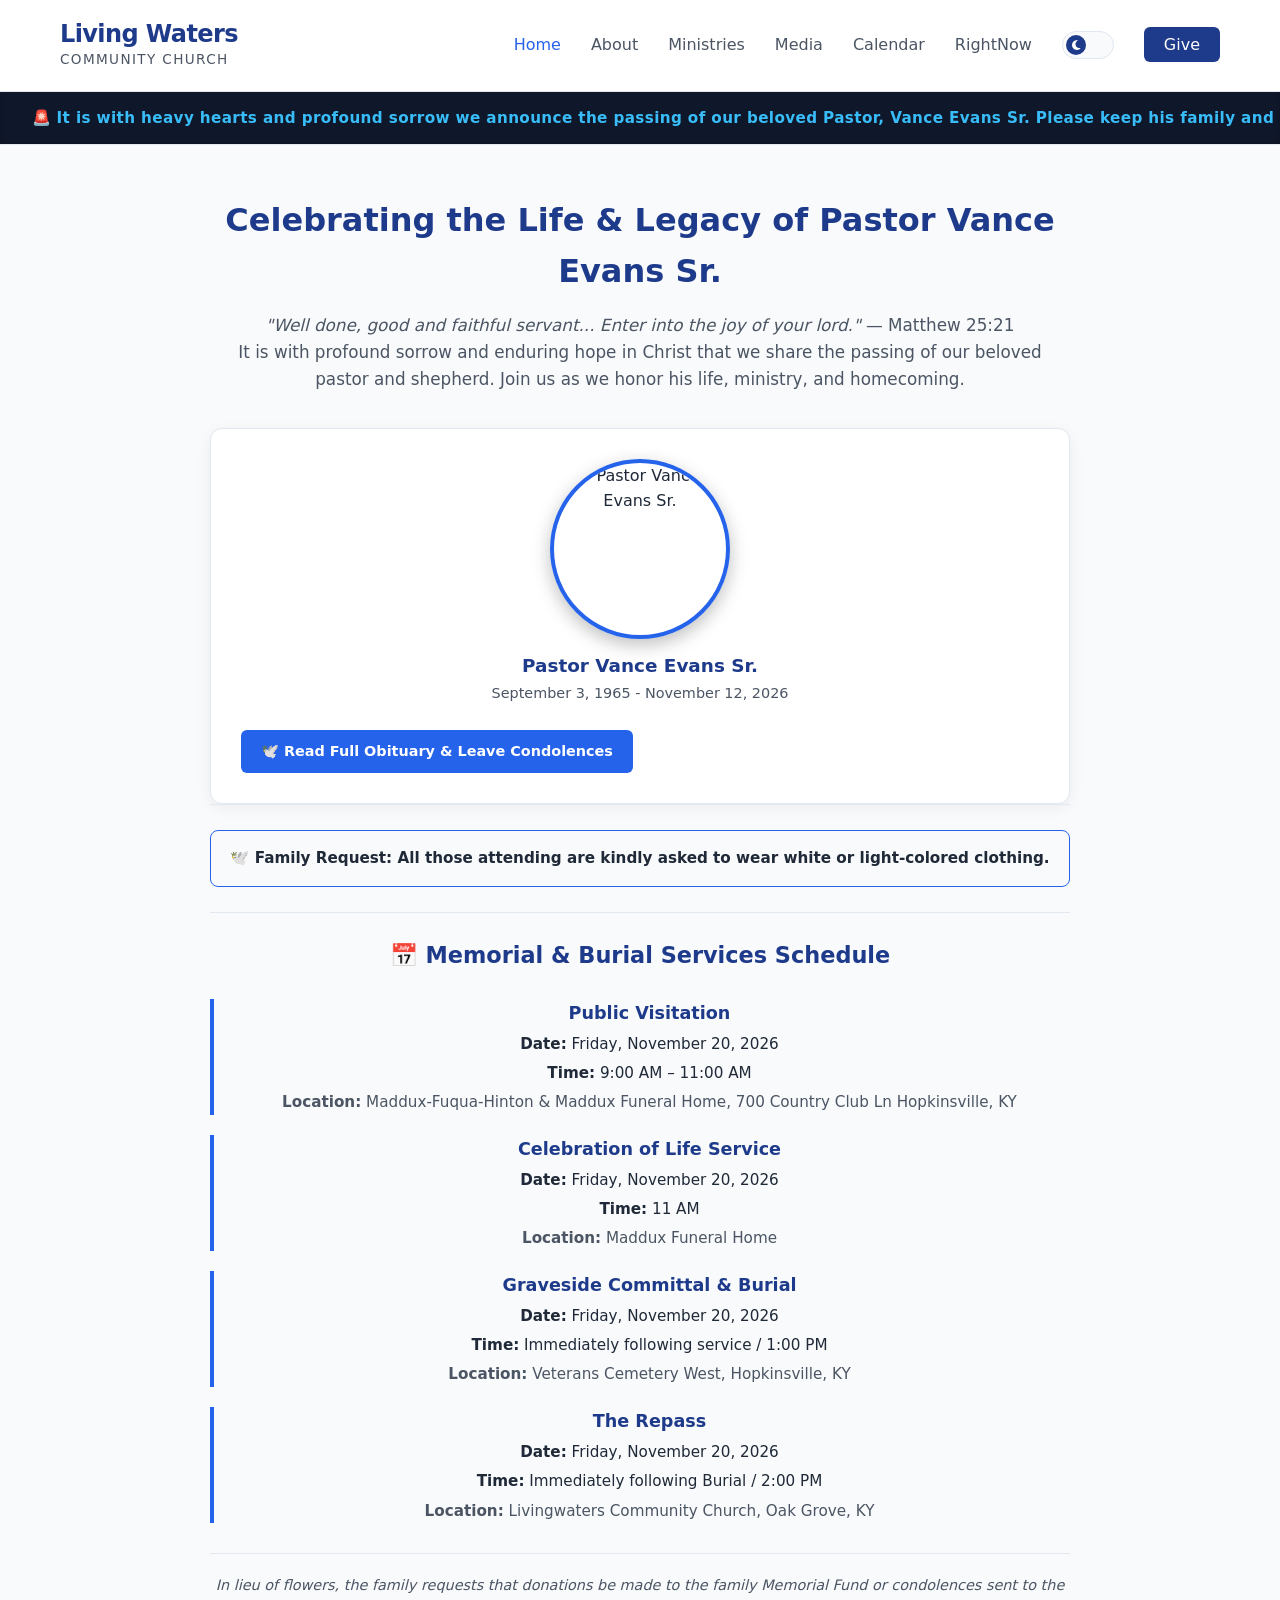
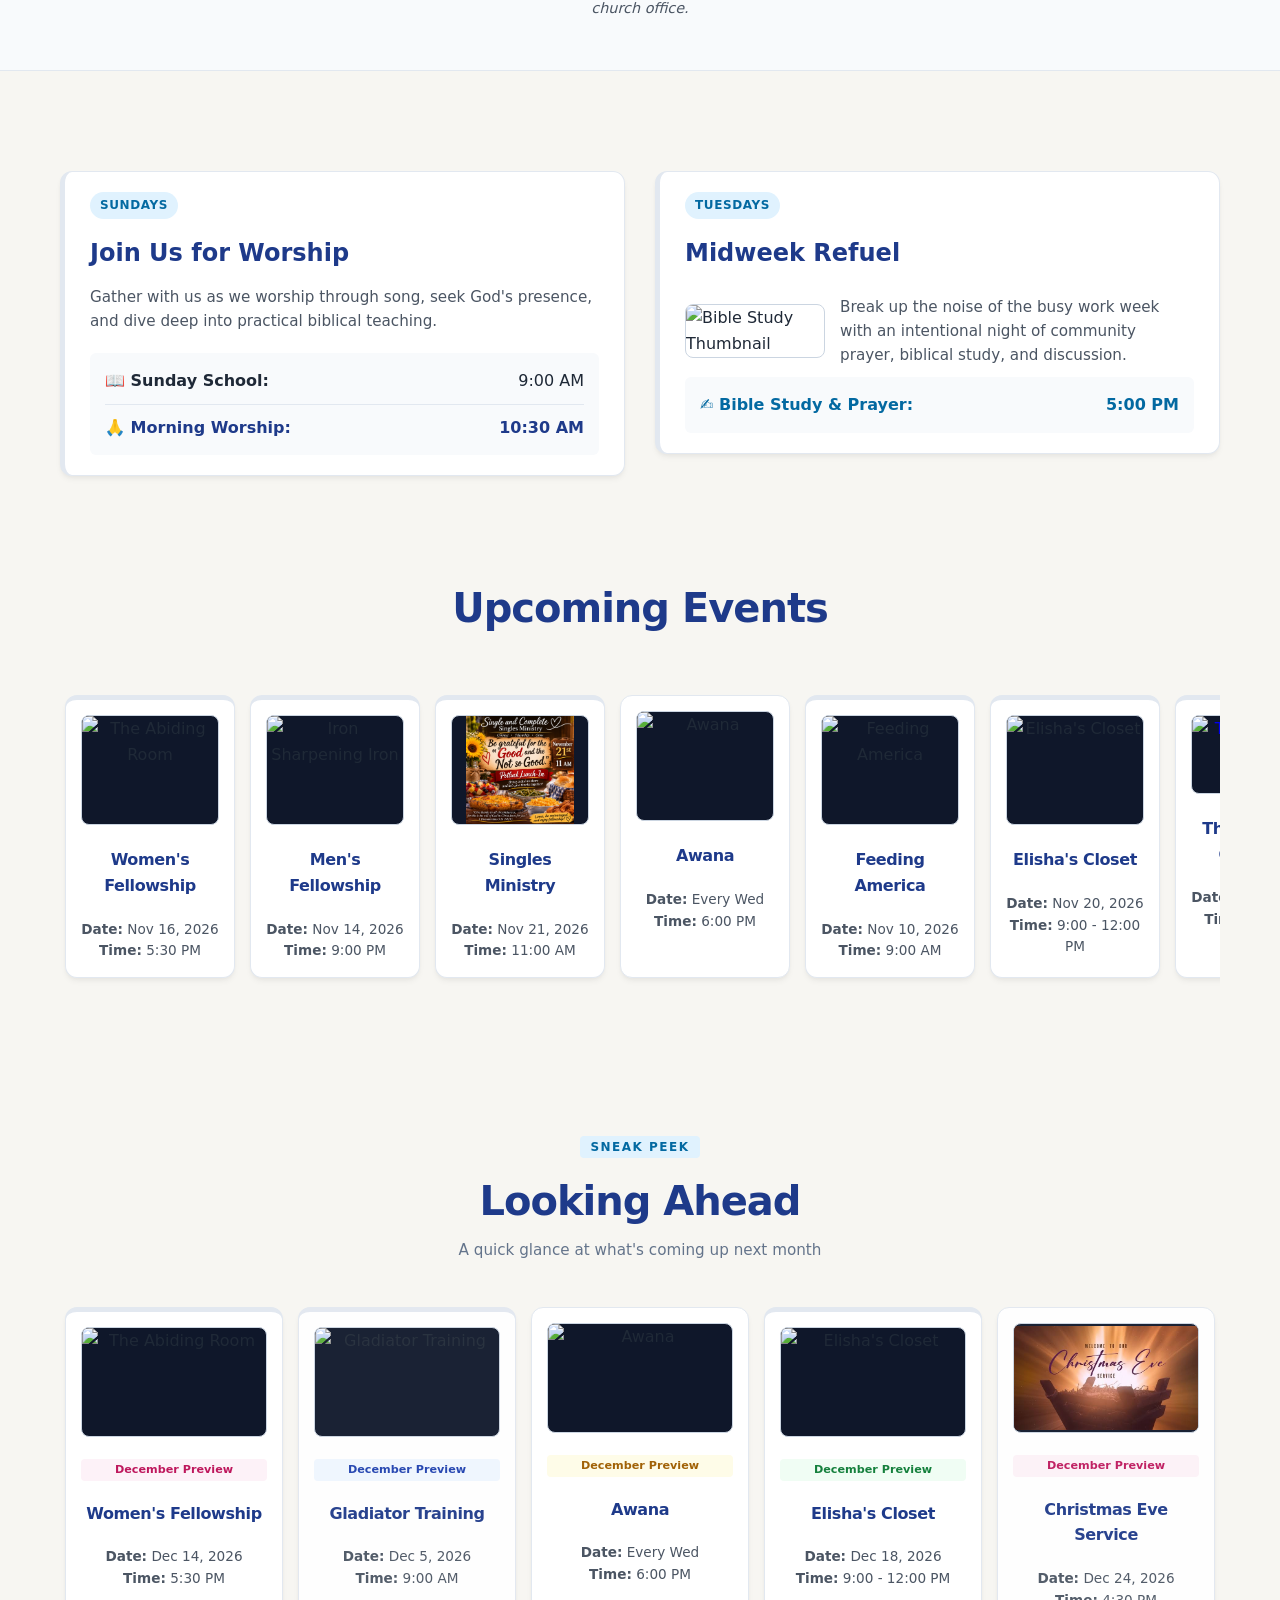
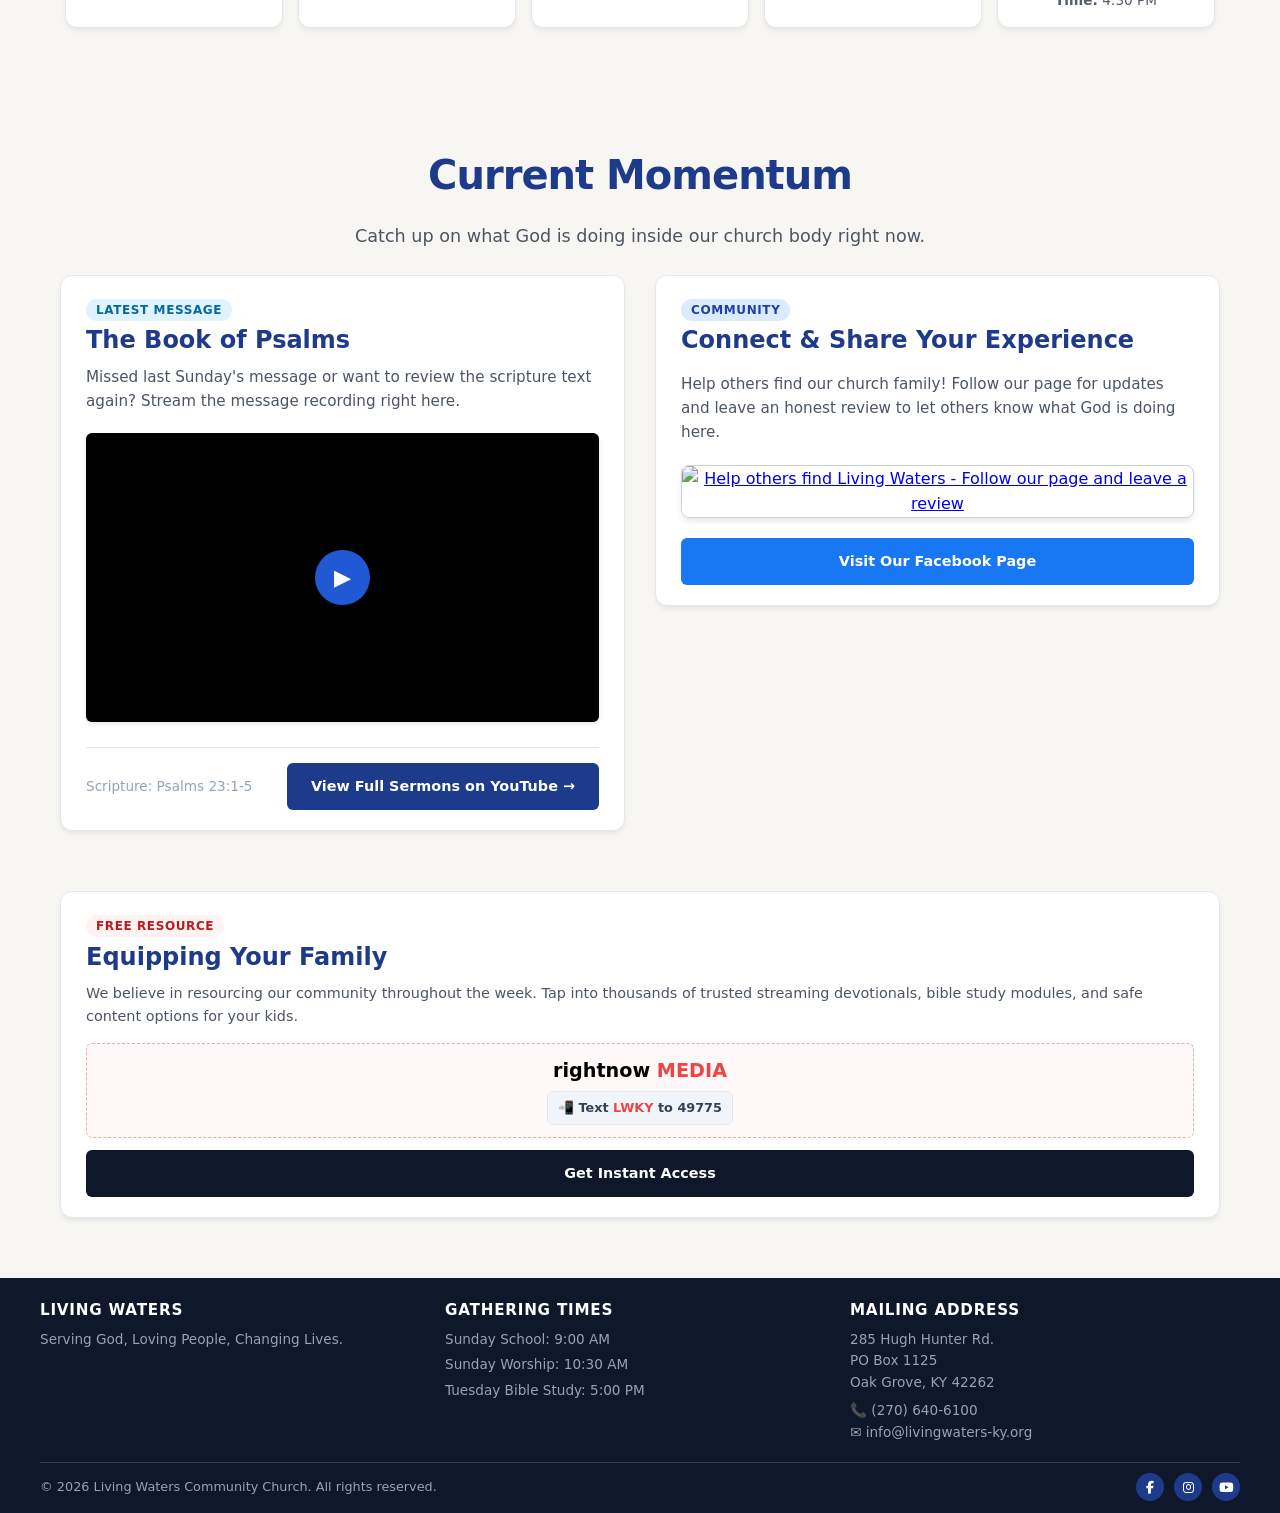
==== index.html @ b94b1357 "Add obituary link button to index.html" ====
<!DOCTYPE html>
<html lang="en">
<head>
    <meta charset="UTF-8">
    <meta name="viewport" content="width=device-width, initial-scale=1.0">
    <title>Living Waters Community Church | Oak Grove, KY</title>
    <link rel="stylesheet" href="assets/css/style.css">

    <!-- Font Awesome Icons -->
    <link rel="stylesheet" href="https://cdnjs.cloudflare.com/ajax/libs/font-awesome/6.4.0/css/all.min.css">
    
    <!-- Essential Search Engine Meta Tags -->
    <meta name="google-site-verification" content="AW5f9Mmrhe_3c3aLxOnOSqoqb2fnIcGf6mz54ouzAdc" />
    <meta name="description" content="Living Waters Community Church in Oak Grove, KY. Rooted in faith, growing in grace, and reaching out in love to our community. Join us for Sunday Worship at 10:30 AM.">
    <meta name="keywords" content="Living Waters Community Church, Oak Grove KY church, Singles Ministry, Christian Fellowship, Clarksville TN churches">
    <meta name="robots" content="index, follow">
    
    <!-- Open Graph Tags for Social Media & Google Previews -->
    <meta property="og:title" content="Living Waters Community Church | Oak Grove, KY">
    <meta property="og:description" content="Rooted in faith, growing in grace, and reaching out in love. Join us for worship and community events.">
    <meta property="og:type" content="website">
    <meta property="og:url" content="https://livingwaters-church.github.io/">
</head>
<body>

    <!-- GLOBAL NAVIGATION HEADER -->
    <header class="global-header-wrapper">
        <div class="global-header">
            <div class="brand-identity">
                <span class="brand-title">Living Waters</span>
                <span class="brand-sub">Community Church</span>
            </div>
            <nav class="nav-container">
                <ul class="nav-links">
                    <li><a href="index.html" class="active">Home</a></li>
                    <li><a href="about/index.html">About</a></li>
                    <li><a href="ministries/index.html">Ministries</a></li>
                    <li><a href="media/index.html">Media</a></li>
                    <li><a href="calendar/index.html">Calendar</a></li>
                    <li><a href="rightnow/index.html">RightNow</a></li>

                    <!-- Theme Toggle Slider Button -->
                    <li>
                        <button id="theme-toggle" class="btn-theme-toggle" aria-label="Toggle Dark/Light Mode">
                            <span class="slider-thumb">
                                <i id="theme-icon" class="fa-solid fa-moon"></i>
                            </span>
                        </button>
                    </li>
                    <li><a href="donate/index.html" class="btn-nav-give">Give</a></li>
                </ul>
            </nav>
        </div>
    </header>

    <!-- GLOBAL ANNOUNCEMENT TICKER -->
    <div id="global-ticker"></div>

    <!-- DYNAMIC HERO SPLIT SECTION (IMMEDIATE ACTION) 
    <section style="background: linear-gradient(135deg, #0f172a 0%, #1e3a8a 100%); color: #ffffff; padding: 80px 20px; border-bottom: 4px solid #38bdf8;">
        <div class="media-container" style="margin: 0 auto; display: flex; flex-wrap: wrap; align-items: center; gap: 40px;">
            
            <!-- Left Side: Core Pitch & Value Buttons 
            <div style="flex: 12; min-width: 320px;">
                <span style="background: #38bdf8; color: #0f172a; font-weight: 800; font-size: 0.8rem; text-transform: uppercase; letter-spacing: 2px; padding: 5px 12px; border-radius: 4px;">Welcome to Living Waters</span>
                <h1 style="font-size: 3rem; font-weight: 800; line-height: 1.1; margin: 15px 0 20px 0; letter-spacing: -0.03em;">Real People.<br>Real Community.<br>Serving a Real God.</h1>
                <p style="color: #bfdbfe; font-size: 1.2rem; line-height: 1.6; max-width: 520px; margin-bottom: 30px;">Whether you are looking for a church family, seeking spiritual depth, or just exploring faith, there is a place for you here at the water.</p>
                <div style="display: flex; flex-wrap: wrap; gap: 15px;">
                    <a href="about/index.html#visit" style="display: inline-block; background: #38bdf8; color: #0f172a; text-decoration: none; padding: 14px 28px; border-radius: 6px; font-weight: 700; font-size: 1rem; transition: background 0.15s ease;">Plan Your Visit &rarr;</a>
                    <a href="about/index.html#beliefs" style="display: inline-block; background: transparent; color: #ffffff; border: 2px solid #ffffff; text-decoration: none; padding: 12px 26px; border-radius: 6px; font-weight: 600; font-size: 1rem; transition: all 0.15s ease;">Our Beliefs</a>
                </div>
            </div>

            <!-- Right Side: Pastor Welcome Media Block 
            <div style="flex: 10; min-width: 320px;">
                <a href="https://youtu.be/rfim4VnJ-NU" target="_blank" style="text-decoration:none; display:block;">
                    <div style="
                        background:rgba(255,255,255,0.05);
                        border:1px solid rgba(255,255,255,0.15);
                        backdrop-filter:blur(8px);
                        border-radius:12px;
                        overflow:hidden;
                        box-shadow:0 20px 25px -5px rgba(0,0,0,0.3);
                        transition:transform .2s ease;
                    ">
                        <!-- Leadership Video Thumbnail 
                        <div style="
                            height:250px;
                            background-image:
                            linear-gradient(
                                rgba(15,23,42,.15),
                                rgba(15,23,42,.65)
                            ),
                            url('https://img.youtube.com/vi/rfim4VnJ-NU/maxresdefault.jpg');
                            background-size:cover;
                            background-position:center;
                            display:flex;
                            align-items:center;
                            justify-content:center;
                        ">
                            <div style="
                                width:85px;
                                height:85px;
                                background:#38bdf8;
                                border-radius:50%;
                                display:flex;
                                align-items:center;
                                justify-content:center;
                                color:#0f172a;
                                font-size:2.5rem;
                                font-weight:700;
                                padding-left:8px;
                                box-shadow:0 5px 20px rgba(0,0,0,.35);
                            ">
                                ▶
                            </div>
                        </div>

                        <!-- Leadership Message Text 
                        <div style="padding:25px; text-align:center;">
                            <h3 style="
                                color:#ffffff;
                                margin:0 0 10px 0;
                                font-size:1.4rem;
                                font-weight:700;
                            ">
                                A Message from our Leadership
                            </h3>
                            <p style="
                                color:#93c5fd;
                                font-size:.95rem;
                                line-height:1.5;
                                margin:0;
                            ">
                                Meet our church family and hear a welcome message from 
                                <strong>Pastor Vance C. Evans Sr.</strong>
                            </p>
                        </div>
                    </div>
                </a>
            </div>

        </div>
    </section> -->

        <!-- MEMORIAL & BURIAL SERVICES SECTION -->
<section style="background: var(--bg-light); padding: 50px 20px; border-top: 1px solid var(--card-border); border-bottom: 1px solid var(--card-border);">
    <div class="media-container" style="max-width: 900px; margin: 0 auto; text-align: center;">
        <h2 style="color: var(--primary-blue); font-size: 2rem; margin-bottom: 15px;">Celebrating the Life & Legacy of Pastor Vance Evans Sr.</h2>
        <p style="color: var(--text-muted); font-size: 1.05rem; line-height: 1.6; margin-bottom: 35px;">
            <em>"Well done, good and faithful servant... Enter into the joy of your lord."</em> — Matthew 25:21<br>
            It is with profound sorrow and enduring hope in Christ that we share the passing of our beloved pastor and shepherd. Join us as we honor his life, ministry, and homecoming.
        </p>

        <!-- Services Schedule & Portrait Card -->
        <div style="background: var(--bg-white); border: 1px solid var(--card-border); border-radius: 12px; padding: 30px; text-align: left; box-shadow: 0 4px 16px rgba(0,0,0,.06);">
            
            <!-- PASTOR PORTRAIT PLACEHOLDER -->
            <div style="text-align: center; margin-bottom: 25px;">
                <img src="assets/pastor_vance.jpg" 
                     alt="Pastor Vance Evans Sr." 
                     style="width: 180px; height: 180px; object-fit: cover; border-radius: 50%; border: 4px solid var(--accent-blue); box-shadow: 0 6px 18px rgba(0,0,0,.25); display: inline-block;">
                <p style="margin: 12px 0 0; font-weight: 700; color: var(--primary-blue); font-size: 1.15rem;">
                    Pastor Vance Evans Sr.
                </p>
                <p style="margin: 2px 0 0; font-size: 0.9rem; color: var(--text-muted);">
                    September 3, 1965 - November 12, 2026
                </p>
            </div>

            <!-- OBITUARY LINK BUTTON -->
                <a href=https://www.madduxfuquahinton.com/obituaries/Vance-Charles-Evans-Sr?obId=50317711&fbclid=IwVERDUAVq1-pleHRuA2FlbQIxMABwZG9mAXNydGMGYXBwX2lkDDM1MDY4NTUzMTcyOAABH-I1HlmJxiMCr-TN8RUI2gSik3TWZmLU32DuGqoJ7zbEkjT0InrRBUsvvT0D_aem_vFaV7jJZ-IoMfFUaCimV0A target="_blank" rel="noopener noreferrer" class="btn-media-action" style="display: inline-block; background-color: var(--accent-blue); color: #ffffff; text-decoration: none; padding: 10px 20px; border-radius: 6px; font-weight: 600; font-size: 0.9rem;">
                    🕊️ Read Full Obituary & Leave Condolences
                </a>
            </div>

            <hr style="border: 0; border-top: 1px solid var(--card-border); margin: 0 0 25px;">

            <!-- DRESS CODE REQUEST NOTICE -->
            <div style="background: var(--bg-light); border: 1px solid var(--accent-blue); border-radius: 8px; padding: 15px; margin-bottom: 25px; text-align: center;">
                <p style="margin: 0; font-size: 0.95rem; color: var(--text-main); font-weight: 600;">
                    🕊️ Family Request: All those attending are kindly asked to wear white or light-colored clothing.
                </p>
            </div>

            <hr style="border: 0; border-top: 1px solid var(--card-border); margin: 0 0 25px;">

            <h3 style="color: var(--primary-blue); margin-top: 0; margin-bottom: 25px; text-align: center; font-size: 1.4rem;">
                📅 Memorial & Burial Services Schedule
            </h3>

            <div style="display: flex; flex-direction: column; gap: 20px;">
                
                <!-- Event 1: Public Visitation / Viewing -->
                <div style="border-left: 4px solid var(--accent-blue); padding-left: 15px;">
                    <h4 style="margin: 0 0 5px; color: var(--primary-blue); font-size: 1.1rem;">Public Visitation</h4>
                    <p style="margin: 0 0 5px; font-size: 0.95rem; color: var(--text-main);"><strong>Date:</strong> Friday, November 20, 2026</p>
                    <p style="margin: 0 0 5px; font-size: 0.95rem; color: var(--text-main);"><strong>Time:</strong> 9:00 AM – 11:00 AM</p>
                    <p style="margin: 0; font-size: 0.95rem; color: var(--text-muted);"><strong>Location:</strong> Maddux-Fuqua-Hinton & Maddux Funeral Home, 700 Country Club Ln Hopkinsville, KY</p>
                </div>

                <!-- Event 2: Celebration of Life Service -->
                <div style="border-left: 4px solid var(--accent-blue); padding-left: 15px;">
                    <h4 style="margin: 0 0 5px; color: var(--primary-blue); font-size: 1.1rem;">Celebration of Life Service</h4>
                    <p style="margin: 0 0 5px; font-size: 0.95rem; color: var(--text-main);"><strong>Date:</strong> Friday, November 20, 2026</p>
                    <p style="margin: 0 0 5px; font-size: 0.95rem; color: var(--text-main);"><strong>Time:</strong> 11 AM</p>
                    <p style="margin: 0; font-size: 0.95rem; color: var(--text-muted);"><strong>Location:</strong> Maddux Funeral Home</p>
                </div>

                <!-- Event 3: Graveside Committal & Burial -->
                <div style="border-left: 4px solid var(--accent-blue); padding-left: 15px;">
                    <h4 style="margin: 0 0 5px; color: var(--primary-blue); font-size: 1.1rem;">Graveside Committal & Burial</h4>
                    <p style="margin: 0 0 5px; font-size: 0.95rem; color: var(--text-main);"><strong>Date:</strong> Friday, November 20, 2026</p>
                    <p style="margin: 0 0 5px; font-size: 0.95rem; color: var(--text-main);"><strong>Time:</strong> Immediately following service / 1:00 PM</p>
                    <p style="margin: 0; font-size: 0.95rem; color: var(--text-muted);"><strong>Location:</strong> Veterans Cemetery West, Hopkinsville, KY</p>
                </div>

                <!-- Event 4: The Repass -->
                <div style="border-left: 4px solid var(--accent-blue); padding-left: 15px;">
                    <h4 style="margin: 0 0 5px; color: var(--primary-blue); font-size: 1.1rem;">The Repass</h4>
                    <p style="margin: 0 0 5px; font-size: 0.95rem; color: var(--text-main);"><strong>Date:</strong> Friday, November 20, 2026</p>
                    <p style="margin: 0 0 5px; font-size: 0.95rem; color: var(--text-main);"><strong>Time:</strong> Immediately following Burial / 2:00 PM</p>
                    <p style="margin: 0; font-size: 0.95rem; color: var(--text-muted);"><strong>Location:</strong> Livingwaters Community Church, Oak Grove, KY</p>
                </div>

            </div>

            <!-- Flowers / Condolences Note -->
            <div style="margin-top: 30px; padding-top: 20px; border-top: 1px solid var(--card-border); text-align: center; font-size: 0.9rem; color: var(--text-muted);">
                <p style="margin: 0;">
                    <em>In lieu of flowers, the family requests that donations be made to the family Memorial Fund or condolences sent to the church office.</em>
                </p>
            </div>
        </div>
    </div>
</section>
        
    <!-- MAIN HOMEPAGE WRAPPER -->
    <main class="media-container" style="padding-top: 40px;">

        <!-- WEEKLY SCHEDULE GRID -->
        <div id="gathering-times" class="media-split-row" style="margin-bottom: 60px;">

            <!-- Left Panel: Sunday Logistics -->
            <div class="media-panel" style="border-left: 5px solid var(--primary-blue);">
                <span class="panel-badge">Sundays</span>
                <h3>Join Us for Worship</h3>
                <p>Gather with us as we worship through song, seek God's presence, and dive deep into practical biblical teaching.</p>                     
                <div style="background: var(--bg-light); border-radius: var(--radius-sm); padding: 15px; margin-top: auto;">
                    <div style="display: flex; justify-content: space-between; padding-bottom: 10px; border-bottom: 1px solid #e2e8f0; margin-bottom: 10px;">
                        <strong>📖 Sunday School:</strong> <span>9:00 AM</span>
                    </div>
                    <div style="display: flex; justify-content: space-between; font-weight: 700; color: var(--primary-blue);">
                        <strong>🙏 Morning Worship:</strong> <span>10:30 AM</span>
                    </div>
                </div>
            </div>

            <!-- Right Panel: Tuesday Rest & Growth -->
            <div class="media-panel" style="border-left: 5px solid #0284c7; display: flex; flex-direction: column;">
                <span class="panel-badge" style="background-color: #e0f2fe; color: #0369a1;">Tuesdays</span>
                <h3>Midweek Refuel</h3>
                
                <div style="display: flex; gap: 15px; align-items: center; margin: 10px 0;">
                    <img src="assets/images/bible-study.jpg" alt="Bible Study Thumbnail" style="width: 140px; height: auto; border-radius: 8px; flex-shrink: 0; border: 1px solid #cbd5e1;">
                    <p style="margin: 0; flex: 1;">Break up the noise of the busy work week with an intentional night of community prayer, biblical study, and discussion.</p>
                </div>

                <div style="background: var(--bg-light); border-radius: var(--radius-sm); padding: 15px; margin-top: auto;">
                    <div style="display: flex; justify-content: space-between; font-weight: 700; color: #0369a1;">
                        <strong>✍️ Bible Study & Prayer:</strong> <span>5:00 PM</span>
                    </div>
                </div>
            </div>
        </div>

        <!-- UPCOMING EVENTS SECTION -->
        <section class="about-section" style="margin-bottom: 60px;">
            <h2 style="text-align: center; margin-bottom: 40px;">Upcoming Events</h2>

            <div class="events-flex-row">
                <!-- Event 1: Women's Fellowship -->
                <div class="ministry-card event-women" style="padding: 15px; text-align: center;">
                    <img src="assets/images/events/abiding-room.png" alt="The Abiding Room" style="width: 100%; height: 110px; object-fit: contain; border-radius: 8px; margin-bottom: 10px; background: #0f172a; border: 1px solid #cbd5e1;">
                    <h3 style="font-size: 1rem; margin-bottom: 8px;">Women's Fellowship</h3>
                    <p style="font-size: 0.85rem; margin: 0;"><strong>Date:</strong> Nov 16, 2026<br><strong>Time:</strong> 5:30 PM</p>
                </div>

                <!-- Event 2: Men's Fellowship -->
                <div class="ministry-card event-men" style="padding: 15px; text-align: center;">
                    <img src="assets/images/events/gladiator.png" alt="Iron Sharpening Iron" style="width: 100%; height: 110px; object-fit: contain; border-radius: 8px; margin-bottom: 10px; background: #0f172a; border: 1px solid #cbd5e1;">
                    <h3 style="font-size: 1rem; margin-bottom: 8px;">Men's Fellowship</h3>
                    <p style="font-size: 0.85rem; margin: 0;"><strong>Date:</strong> Nov 14, 2026<br><strong>Time:</strong> 9:00 PM</p>
                </div>

                <!-- Event 3: Singles Ministry -->
                <div class="ministry-card event-men" style="padding: 15px; text-align: center;">
                    <img src="assets/images/Single and Complete Potluck Fellowship.png" alt="Single and Complete Potluck Fellowship" style="width: 100%; height: 110px; object-fit: contain; border-radius: 8px; margin-bottom: 10px; background: #0f172a; border: 1px solid #cbd5e1;">
                    <h3 style="font-size: 1rem; margin-bottom: 8px;">Singles Ministry</h3>
                    <p style="font-size: 0.85rem; margin: 0;"><strong>Date:</strong> Nov 21, 2026<br><strong>Time:</strong> 11:00 AM</p>
                </div>

                <!-- Event 4: Awana -->
                <div class="ministry-card event-ministry" style="padding: 15px; text-align: center;">
                    <img src="assets/images/awana.jpg" alt="Awana" style="width: 100%; height: 110px; object-fit: contain; border-radius: 8px; margin-bottom: 10px; background: #0f172a; border: 1px solid #cbd5e1;">
                    <h3 style="font-size: 1rem; margin-bottom: 8px;">Awana</h3>
                    <p style="font-size: 0.85rem; margin: 0;"><strong>Date:</strong> Every Wed<br><strong>Time:</strong> 6:00 PM</p>
                </div>

                <!-- Event 5: Feeding America -->
                <div class="ministry-card event-outreach" style="padding: 15px; text-align: center;">
                    <img src="assets/images/feeding-america.png" alt="Feeding America" style="width: 100%; height: 110px; object-fit: contain; border-radius: 8px; margin-bottom: 10px; background: #0f172a; border: 1px solid #cbd5e1;">
                    <h3 style="font-size: 1rem; margin-bottom: 8px;">Feeding America</h3>
                    <p style="font-size: 0.85rem; margin: 0;"><strong>Date:</strong> Nov 10, 2026<br><strong>Time:</strong> 9:00 AM</p>
                </div>

                <!-- Event 6: Elisha's Closet -->
                <div class="ministry-card event-outreach" style="padding: 15px; text-align: center;">
                    <img src="assets/images/elishas-closet.jpg" alt="Elisha's Closet" style="width: 100%; height: 110px; object-fit: contain; border-radius: 8px; margin-bottom: 10px; background: #0f172a; border: 1px solid #cbd5e1;">
                    <h3 style="font-size: 1rem; margin-bottom: 8px;">Elisha's Closet</h3>
                    <p style="font-size: 0.85rem; margin: 0;"><strong>Date:</strong> Nov 20, 2026<br><strong>Time:</strong> 9:00 - 12:00 PM</p>
                </div>

                <!-- Event 7: Thanksgiving Giveaway -->
                <div class="ministry-card event-outreach" style="padding: 15px; text-align: center;">
                    <a href="ministries/mission-of-hope.html" style="display: block; text-decoration: none;">
                        <img src="assets/images/thanks3-1.png" alt="Thanksgiving Basket Giveaway" style="width: 100%; height: 110px; object-fit: contain; border-radius: 8px; margin-bottom: 10px; background: #0f172a; border: 1px solid #cbd5e1;">
                    </a>
                    <h3 style="font-size: 1rem; margin-bottom: 8px;">
                        <a href="ministries/mission-of-hope.html" style="color: inherit; text-decoration: none;">Thanksgiving Giveaway</a>
                    </h3>
                    <p style="font-size: 0.85rem; margin: 0;"><strong>Date:</strong> Nov 21, 2026<br><strong>Time:</strong> 11:30 AM</p>
                </div>
            </div>
        </section>

        <!-- LOOKING AHEAD SECTION -->
        <section class="about-section" style="margin-bottom: 60px;">
            <div style="text-align: center; margin-bottom: 30px;">
                <span style="background: #e0f2fe; color: #0369a1; font-weight: 700; font-size: 0.75rem; text-transform: uppercase; letter-spacing: 1.5px; padding: 4px 10px; border-radius: 4px;">Sneak Peek</span>
                <h2 style="margin-top: 10px; margin-bottom: 5px;">Looking Ahead</h2>
                <p style="color: #64748b; font-size: 0.95rem;">A quick glance at what's coming up next month</p>
            </div>

            <div class="events-flex-row">
                <!-- Look Ahead 1 -->
                <div class="ministry-card event-women" style="padding: 15px; text-align: center;">
                    <img src="assets/images/events/abiding-room.png" alt="The Abiding Room" style="width: 100%; height: 110px; object-fit: contain; border-radius: 8px; margin-bottom: 10px; background: #0f172a; border: 1px solid #cbd5e1;">
                    <span style="display: inline-block; background: #fdf2f8; color: #be185d; font-size: 0.7rem; font-weight: 700; padding: 2px 8px; border-radius: 4px; margin-bottom: 8px;">December Preview</span>
                    <h3 style="font-size: 1rem; margin-bottom: 8px;">Women's Fellowship</h3>
                    <p style="font-size: 0.85rem; margin: 0;"><strong>Date:</strong> Dec 14, 2026<br><strong>Time:</strong> 5:30 PM</p>
                </div>

                <!-- Look Ahead 2 -->
                <div class="ministry-card event-men" style="padding: 15px; text-align: center; opacity: 0.95;">
                    <img src="assets/images/events/gladiator.png" alt="Gladiator Training" style="width: 100%; height: 110px; object-fit: contain; border-radius: 8px; margin-bottom: 10px; background: #0f172a; border: 1px solid #cbd5e1;">
                    <span style="display: inline-block; background: #eff6ff; color: #1e40af; font-size: 0.7rem; font-weight: 700; padding: 2px 8px; border-radius: 4px; margin-bottom: 8px;">December Preview</span>
                    <h3 style="font-size: 1rem; margin-bottom: 8px;">Gladiator Training</h3>
                    <p style="font-size: 0.85rem; margin: 0;"><strong>Date:</strong> Dec 5, 2026<br><strong>Time:</strong> 9:00 AM</p>
                </div>

                <!-- Look Ahead 3 -->
                <div class="ministry-card event-ministry" style="padding: 15px; text-align: center;">
                    <img src="assets/images/awana.jpg" alt="Awana" style="width: 100%; height: 110px; object-fit: contain; border-radius: 8px; margin-bottom: 10px; background: #0f172a; border: 1px solid #cbd5e1;">
                    <span style="display: inline-block; background: #fefce8; color: #a16207; font-size: 0.7rem; font-weight: 700; padding: 2px 8px; border-radius: 4px; margin-bottom: 8px;">December Preview</span>
                    <h3 style="font-size: 1rem; margin-bottom: 8px;">Awana</h3>
                    <p style="font-size: 0.85rem; margin: 0;"><strong>Date:</strong> Every Wed<br><strong>Time:</strong> 6:00 PM</p>
                </div>

                <!-- Look Ahead 4 -->
                <div class="ministry-card event-outreach" style="padding: 15px; text-align: center;">
                    <img src="assets/images/elishas-closet.jpg" alt="Elisha's Closet" style="width: 100%; height: 110px; object-fit: contain; border-radius: 8px; margin-bottom: 10px; background: #0f172a; border: 1px solid #cbd5e1;">
                    <span style="display: inline-block; background: #f0fdf4; color: #15803d; font-size: 0.7rem; font-weight: 700; padding: 2px 8px; border-radius: 4px; margin-bottom: 8px;">December Preview</span>
                    <h3 style="font-size: 1rem; margin-bottom: 8px;">Elisha's Closet</h3>
                    <p style="font-size: 0.85rem; margin: 0;"><strong>Date:</strong> Dec 18, 2026<br><strong>Time:</strong> 9:00 - 12:00 PM</p>
                </div>

                <!-- Look Ahead 5 -->
                <div class="ministry-card event-service" style="padding: 15px; text-align: center; opacity: 0.95;">
                    <img src="assets/images/christmas-eve-service.jpg" alt="Christmas Eve Service" style="width: 100%; height: 110px; object-fit: contain; border-radius: 8px; margin-bottom: 10px; background: #0f172a; border: 1px solid #cbd5e1;">
                    <span style="display: inline-block; background: #fdf2f8; color: #be185d; font-size: 0.7rem; font-weight: 700; padding: 2px 8px; border-radius: 4px; margin-bottom: 8px;">December Preview</span>
                    <h3 style="font-size: 1rem; margin-bottom: 8px;">Christmas Eve Service</h3>
                    <p style="font-size: 0.85rem; margin: 0;"><strong>Date:</strong> Dec 24, 2026<br><strong>Time:</strong> 4:30 PM</p>
                </div>
            </div>
        </section>

        <!-- CURRENT MOMENTUM ROW -->
        <div class="media-header" style="margin-bottom: 25px; text-align: center !important;">
            <h2 style="text-align: center !important;">Current Momentum</h2>
            <p style="text-align: center !important;">Catch up on what God is doing inside our church body right now.</p>
        </div>
        
        <div class="media-split-row" style="margin-bottom: 60px;">

            <!-- Left Panel: Sermon Highlight Panel -->
            <div class="media-panel" style="display: flex; flex-direction: column; justify-content: space-between;">
                <div>
                    <span class="panel-badge">Latest Message</span>
                    <h3 id="sermon-title">Loading latest sermon...</h3>
                    <p id="sermon-speaker" style="color:#64748b; font-weight:600; margin-top:-10px; margin-bottom:15px;"> Loading speaker...</p>
                    <p>Missed last Sunday's message or want to review the scripture text again? Stream the message recording right here.</p>
                    <a id="sermon-link" href="#" target="_blank" style="display: block; position: relative; background: #000; padding-top: 56.25%; border-radius: 6px; overflow: hidden; margin: 20px 0; box-shadow: 0 2px 4px rgba(0,0,0,0.1);">
                        <div id="sermon-thumbnail" style="position: absolute; top: 0; left: 0; width: 100%; height: 100%; background: linear-gradient(rgba(0,0,0,0.1), rgba(0,0,0,0.4)); display: flex; align-items: center; justify-content: center; background-size: cover; background-position: center;">
                            <div style="background: rgba(37, 99, 235, 0.9); width: 55px; height: 55px; border-radius: 50%; display: flex; align-items: center; justify-content: center; font-size: 1.4rem; color: #fff;">▶</div>
                        </div>
                    </a>
                </div>
                <div style="display: flex; justify-content: space-between; align-items: center; border-top: 1px solid #e2e8f0; padding-top: 15px; margin-top: 5px;">
                    <span id="sermon-scripture" style="font-size:0.85rem;color:#94a3b8;"> Loading...</span>
                    <a href="https://www.youtube.com/@LivingWatersCommunityChurch/videos" target="_blank" class="btn-media-action" style="margin: 0;">View Full Sermons on YouTube &rarr;</a>
                </div>
            </div>

            <!-- Right Panel: Connect on Facebook & Leave a Review -->
            <div class="media-panel" style="display: flex; flex-direction: column; justify-content: space-between;">
                <div>
                    <span class="panel-badge" style="background-color: #dbeafe; color: #1e40af;">Community</span>
                    <h3>Connect & Share Your Experience</h3>
                    <p>Help others find our church family! Follow our page for updates and leave an honest review to let others know what God is doing here.</p>

                    <div style="margin: 20px 0; text-align: center;">
                        <a href="https://www.facebook.com/LivingWatersCommunityChurchOakgrove" target="_blank">
                            <img src="assets/images/Follow us on FB.png" alt="Help others find Living Waters - Follow our page and leave a review" style="width: 100%; height: auto; border-radius: 8px; border: 1px solid #cbd5e1; box-shadow: 0 4px 6px -1px rgba(0,0,0,0.1);">
                        </a>
                    </div>
                </div>            
                <div>
                    <a href="https://www.facebook.com/LivingWatersCommunityChurchOakgrove" target="_blank" class="btn-media-action" style="background: #1877f2; display: block; text-align: center; margin: 0;">Visit Our Facebook Page</a>
                </div>
            </div>
        </div>

        <!-- RightNow Media Community Gift -->
        <div class="media-panel" style="display: flex; flex-direction: column; justify-content: space-between; padding: 20px 25px; margin-bottom: 40px;">
            <div>
                <span class="panel-badge-alt" style="margin-bottom: 8px;">Free Resource</span>
                <h3 style="margin-bottom: 6px;">Equipping Your Family</h3>
                <p style="margin-bottom: 15px; font-size: 0.9rem;">We believe in resourcing our community throughout the week. Tap into thousands of trusted streaming devotionals, bible study modules, and safe content options for your kids.</p>
                
                <div class="media-placeholder-box alt-bg" style="text-align: center; padding: 12px 15px; margin: 12px 0;">
                    <span style="font-weight: 800; font-size: 1.2rem; color: #000; display: block; margin-bottom: 4px;">rightnow <span style="color: #ef4444;">MEDIA</span></span>
                    <div style="background: #f1f5f9; padding: 6px 10px; border-radius: 6px; font-size: 0.8rem; color: #334155; font-weight: 600; display: inline-block; border: 1px solid #e2e8f0;">
                        📲 Text <strong style="color: #ef4444;">LWKY</strong> to <strong>49775</strong>
                    </div>
                </div>
            </div>
            <a href="https://www.livingwaters-ky.org/RightNow-Media" class="btn-media-action" style="background: #0f172a;">Get Instant Access</a>
        </div>

    </main>

    <!-- GLOBAL FOOTER -->
    <div id="global-footer"></div>

    <!-- SCRIPTS -->
    <script src="assets/JS/footer.js"></script> 
    <script src="assets/JS/theme.js"></script> 
    <script src="assets/JS/ticker.js"></script>
    <script src="assets/JS/latest-sermon.js"></script>
</body>
</html>
---- assets/css/style.css ----
/* ==========================================================================
   1. GLOBAL RESETS & CSS VARIABLES & DARK MODE
   ========================================================================== */
:root {
    /* Color Palette (Light Mode Defaults) */
    --primary-blue: #1e3a8a;      /* Deep, trustworthy blue anchor */
    --accent-blue: #2563eb;       /* Vibrant blue for links/actions */
    --text-main: #1f2937;         /* Charcoal dark for crisp text readability */
    --text-muted: #4b5563;        /* Muted slate for body descriptions */
    --bg-light: #f8fafc;          /* Off-white background for grid sections */
    --bg-white: #ffffff;          /* Pure white for card components */
    --bg-body: #f7f6f2;           /* Soft eggshell background tone */
    --card-border: #e2e8f0;       /* Card border default */
    
    /* Ministry Color Coding */
    --color-men: #1e3a8a;       /* Deep Blue (matches primary-blue) */
    --color-women: #ec4899;     /* Vibrant Pink */
    --color-outreach: #059669; /* Emerald Green */
    --color-admin: #64748b;     /* Slate Gray */

    /* Layout & Utility Variables */
    --max-width: 1200px;
    --card-shadow: 0 4px 6px -1px rgba(0, 0, 0, 0.05), 0 2px 4px -1px rgba(0, 0, 0, 0.03);
    --card-hover-shadow: 0 20px 25px -5px rgba(0, 0, 0, 0.1), 0 10px 10px -5px rgba(0, 0, 0, 0.04);
    --radius-sm: 6px;
    --radius-lg: 12px;
    --transition-smooth: all 0.3s cubic-bezier(0.4, 0, 0.2, 1);
}

/* Dark Mode Overrides */
body[data-theme="dark"] {
    --primary-blue: #60a5fa;
    --accent-blue: #38bdf8;
    --text-main: #f1f5f9;
    --text-muted: #94a3b8;
    --bg-light: #1e293b;
    --bg-white: #0f172a;
    --bg-body: #090d16;
    --card-border: #334155;
    --card-shadow: 0 4px 6px -1px rgba(0, 0, 0, 0.3);
}

/* Combined Category Modifiers */
.event-men { border-top: 5px solid var(--color-men) !important; background-color: #eff6ff !important; }
.event-women { border-top: 5px solid var(--color-women) !important; background-color: #fdf2f8 !important; }
.event-outreach { border-top: 5px solid var(--color-outreach) !important; background-color: #ecfdf5 !important; }
.event-admin { border-top: 5px solid var(--color-admin) !important; background-color: #f8fafc !important; }

* {
    margin: 0;
    padding: 0;
    box-sizing: border-box;
}

body {
    font-family: system-ui, -apple-system, BlinkMacSystemFont, "Segoe UI", Roboto, sans-serif;
    line-height: 1.6;
    color: var(--text-main);
    background-color: var(--bg-body); /* Uses variable for dynamic switching */
    overflow-x: hidden;
    transition: background-color 0.3s ease, color 0.3s ease;
}

html {
    scroll-behavior: smooth;
}

/* Update cards to use variables so they switch dynamically */
.media-panel,
.feature-card,
.giving-card,
.ministry-card,
.dashboard-card,
.event-card {
    background-color: var(--bg-white) !important;
    border-color: var(--card-border) !important;
    color: var(--text-main) !important;
}

/* ==========================================================================
   2. GLOBAL NAVIGATION HEADER
   ========================================================================== */
.global-header-wrapper {
    width: 100%;
    background-color: var(--bg-white);
    border-bottom: 1px solid var(--card-border);
}

.global-header {
    display: flex;
    justify-content: space-between;
    align-items: center;
    max-width: var(--max-width);
    margin: 0 auto;
    padding: 20px;
    background-color: transparent; /* Allows full-width wrapper background to show */
}

.brand-identity {
    display: flex;
    flex-direction: column;
}

.brand-title {
    font-size: 1.5rem;
    font-weight: 700;
    color: var(--primary-blue);
    letter-spacing: -0.025em;
    line-height: 1.2;
}

.brand-sub {
    font-size: 0.85rem;
    font-weight: 500;
    color: var(--text-muted);
    text-transform: uppercase;
    letter-spacing: 0.1em;
}

.nav-links {
    display: flex;
    align-items: center;
    list-style: none;
    gap: 30px;
}

.nav-links a {
    text-decoration: none;
    color: var(--text-muted);
    font-weight: 500;
    font-size: 1rem;
    transition: var(--transition-smooth);
}

.nav-links a:hover,
.nav-links a.active {
    color: var(--accent-blue);
}

/* High-visibility Give Button CTA */
.nav-links .btn-nav-give {
    background-color: var(--primary-blue);
    color: var(--bg-white);
    padding: 8px 20px;
    border-radius: var(--radius-sm);
    transition: var(--transition-smooth);
}

.nav-links .btn-nav-give:hover {
    background-color: var(--accent-blue);
    color: var(--bg-white);
    transform: translateY(-1px);
}

/* ==========================================================================
   MODERN SLIDER THEME TOGGLE
   ========================================================================== */
.btn-theme-toggle {
    background-color: var(--bg-light);
    border: 1px solid var(--card-border);
    width: 52px;
    height: 28px;
    border-radius: 50px;
    position: relative;
    cursor: pointer;
    display: inline-flex;
    align-items: center;
    padding: 3px;
    transition: var(--transition-smooth);
    vertical-align: middle;
}

.btn-theme-toggle:hover {
    border-color: var(--accent-blue);
}

/* The sliding circle container */
.btn-theme-toggle .slider-thumb {
    width: 20px;
    height: 20px;
    background-color: var(--primary-blue);
    border-radius: 50%;
    display: flex;
    align-items: center;
    justify-content: center;
    color: #ffffff;
    font-size: 0.7rem;
    transition: transform 0.3s cubic-bezier(0.4, 0, 0.2, 1), background-color 0.3s ease;
    transform: translateX(0);
}

/* When dark mode is active, slide the thumb to the right and change color */
body[data-theme="dark"] .btn-theme-toggle .slider-thumb {
    transform: translateX(24px);
    background-color: var(--accent-blue);
}

/* Icon adjustments inside the thumb */
.btn-theme-toggle i {
    line-height: 1;
}

/* ==========================================================================
   3. HERO VIEWPORT LAYER WITH TEXT OVERLAY
   ========================================================================== */
.hero-viewport {
    background: linear-gradient(rgba(15, 23, 42, 0.5), rgba(15, 23, 42, 0.7)), 
                url('../images/church-hero-placeholder.jpg') no-repeat center center/cover;
    min-height: 70vh;
    display: flex;
    align-items: center;
    justify-content: center;
    text-align: center;
    color: var(--bg-white);
    padding: 40px 20px;
}

.hero-content {
    max-width: 800px;
}

.hero-content h1 {
    font-size: 3.5rem;
    font-weight: 800;
    margin-bottom: 20px;
    letter-spacing: -0.03em;
}

.hero-content p {
    font-size: 1.25rem;
    line-height: 1.7;
    margin-bottom: 35px;
    opacity: 0.95;
    font-weight: 400;
}

.hero-backdrop {
    background: linear-gradient(rgba(0, 0, 0, 0.45), rgba(0, 0, 0, 0.45)), url('../assets/images/events/singles_ministry_backdrop.png') center/cover no-repeat;
    display: flex;
    align-items: center;
    justify-content: center;
    position: relative;
    width: 100%;
}

.btn-primary {
    display: inline-block;
    background-color: var(--bg-white);
    color: var(--primary-blue);
    text-decoration: none;
    padding: 14px 32px;
    border-radius: var(--radius-sm);
    font-weight: 600;
    transition: var(--transition-smooth);
}

.btn-primary:hover {
    transform: translateY(-2px);
    box-shadow: 0 10px 15px -3px rgba(0, 0, 0, 0.3);
}
#beliefs {
    scroll-margin-top: 120px;
}

/* Modern Logistics Cards */
.logistics-card-row {
    display: grid;
    grid-template-columns: repeat(auto-fit, minmax(260px, 1fr));
    gap: 20px;
    max-width: var(--max-width);
    margin: 30px auto;
}

.logistics-detail-card {
    background-color: var(--bg-white);
    border: 1px solid var(--card-border);
    border-radius: var(--radius-lg);
    padding: 24px;
    text-align: center;
    box-shadow: var(--card-shadow);
    transition: transform 0.25s ease, box-shadow 0.25s ease, border-color 0.25s ease;
}

.logistics-detail-card:hover {
    transform: translateY(-4px);
    box-shadow: var(--card-hover-shadow);
    border-color: var(--accent-blue);
}

.logistics-detail-card h4 {
    color: var(--primary-blue);
    font-size: 0.85rem;
    text-transform: uppercase;
    letter-spacing: 0.08em;
    margin-bottom: 6px;
}

.logistics-detail-card p {
    color: var(--text-main);
    font-size: 1.05rem;
    font-weight: 600;
    margin: 0;
}

/* ==========================================================================
   HIGH-ENERGY BENTO POWER GRID
   ========================================================================== */
.singles-bento-grid {
    display: grid;
    grid-template-columns: repeat(auto-fit, minmax(300px, 1fr));
    gap: 20px;
    max-width: var(--max-width);
    margin: 40px auto 60px auto;
}

.bento-card {
    background: linear-gradient(135deg, rgba(30, 41, 59, 0.7), rgba(15, 23, 42, 0.9));
    border: 1px solid rgba(255, 255, 255, 0.08);
    border-radius: 20px;
    padding: 30px;
    position: relative;
    overflow: hidden;
    display: flex;
    flex-direction: column;
    justify-content: space-between;
    gap: 20px;
    box-shadow: 0 10px 30px -10px rgba(0, 0, 0, 0.5);
    transition: all 0.4s cubic-bezier(0.16, 1, 0.3, 1);
}

/* Ambient color background glows */
.bento-glow {
    position: absolute;
    top: -50px;
    right: -50px;
    width: 150px;
    height: 150px;
    border-radius: 50%;
    opacity: 0.15;
    filter: blur(40px);
    transition: opacity 0.4s ease;
}

.bento-time .bento-glow { background: #38bdf8; }
.bento-loc .bento-glow { background: #ec4899; }
.bento-connect .bento-glow { background: #10b981; }

/* Hover States - Aggressive Lift & Glow */
.bento-card:hover {
    transform: translateY(-8px) scale(1.02);
    border-color: rgba(56, 189, 248, 0.4);
    box-shadow: 0 20px 40px -15px rgba(56, 189, 248, 0.25);
}

.bento-card:hover .bento-glow {
    opacity: 0.35;
}

/* Floating Icon Badges */
.bento-icon {
    width: 48px;
    height: 48px;
    border-radius: 12px;
    display: flex;
    align-items: center;
    justify-content: center;
    font-size: 1.25rem;
    background: rgba(255, 255, 255, 0.05);
    border: 1px solid rgba(255, 255, 255, 0.1);
    box-shadow: inset 0 2px 4px rgba(255, 255, 255, 0.1);
}

.bento-time .bento-icon { color: #38bdf8; }
.bento-loc .bento-icon { color: #ec4899; }
.bento-connect .bento-icon { color: #10b981; }

/* Typography & Content */
.bento-content {
    display: flex;
    flex-direction: column;
}

.bento-pill {
    align-self: flex-start;
    font-size: 0.65rem;
    font-weight: 800;
    text-transform: uppercase;
    letter-spacing: 0.15em;
    padding: 4px 10px;
    border-radius: 20px;
    margin-bottom: 10px;
}

.bento-time .bento-pill { background: rgba(56, 189, 248, 0.15); color: #38bdf8; }
.bento-loc .bento-pill { background: rgba(236, 72, 153, 0.15); color: #ec4899; }
.bento-connect .bento-pill { background: rgba(16, 185, 129, 0.15); color: #10b981; }

.bento-content h3 {
    font-size: 1.35rem;
    font-weight: 800;
    color: #ffffff;
    margin-bottom: 6px;
    letter-spacing: -0.01em;
}

.bento-content p {
    font-size: 0.9rem;
    color: #94a3b8;
    margin: 0;
    line-height: 1.4;
}

/* High-contrast Action Button Link */
.bento-action-btn {
    display: inline-flex;
    align-items: center;
    gap: 10px;
    margin-top: 4px;
    background: rgba(16, 185, 129, 0.15);
    color: #34d399;
    padding: 10px 16px;
    border-radius: 10px;
    font-weight: 700;
    font-size: 0.9rem;
    text-decoration: none;
    width: fit-content;
    border: 1px solid rgba(16, 185, 129, 0.3);
    transition: all 0.3s ease;
}

.bento-action-btn:hover {
    background: #10b981;
    color: #ffffff;
    gap: 15px;
    box-shadow: 0 0 20px rgba(16, 185, 129, 0.4);
}

/* ==========================================================================
   6. GLOBAL FOOTER
   ========================================================================== */
.global-footer {
    background-color: #0f172a;
    color: #94a3b8;
    padding: 20px 20px 12px 20px; /* Slim, compact padding */
}

.footer-grid {
    display: grid;
    grid-template-columns: repeat(auto-fit, minmax(200px, 1fr));
    gap: 15px;
    max-width: var(--max-width);
    margin: 0 auto 15px auto;
    text-align: center;
}

@media (min-width: 768px) {
    .footer-grid {
        text-align: left;
    }
}

.footer-col h4 {
    color: var(--bg-white);
    font-size: 0.95rem;
    margin-bottom: 6px;
    text-transform: uppercase;
    letter-spacing: 0.05em;
}

.footer-col p {
    margin-bottom: 4px;
    font-size: 0.85rem;
}

.footer-col a {
    color: inherit;
    text-decoration: none;
    transition: color 0.2s ease;
}

.footer-col a:hover {
    color: var(--accent-blue);
}

/* Bottom Bar: Aligns Copyright and Social Quicklinks Inline */
.footer-bottom {
    border-top: 1px solid #334155;
    max-width: var(--max-width);
    margin: 0 auto;
    padding-top: 10px;
    display: flex;
    justify-content: center; /* Centered on mobile */
    align-items: center;
    flex-wrap: wrap;
    gap: 10px;
    font-size: 0.8rem;
}

@media (min-width: 768px) {
    .footer-bottom {
        justify-content: space-between; /* Space-between on desktop */
    }
}

/* Inline Quick Link Icons Container */
.footer-social-links {
    display: flex;
    gap: 10px;
    align-items: center;
}

.footer-social-links a {
    width: 28px;
    height: 28px;
    border-radius: 50%;
    background: var(--primary-blue);
    color: white;
    display: flex;
    align-items: center;
    justify-content: center;
    font-size: 0.8rem;
    text-decoration: none;
    transition: background 0.2s ease, transform 0.2s ease;
}

.footer-social-links a:hover {
    background: var(--accent-blue);
    transform: translateY(-2px);
}

/* ==========================================================================
   7. RESPONSIVE DESIGN BREAKPOINTS
   ========================================================================== */
@media (max-width: 768px) {
    .global-header {
        flex-direction: column;
        gap: 20px;
        text-align: center;
    }
    
    .nav-links {
        gap: 15px;
        flex-wrap: wrap;
        justify-content: center;
    }
    
    .hero-content h1 {
        font-size: 2.5rem;
    }
    
    .hero-content p {
        font-size: 1.1rem;
    }
    
    .logistics-bar {
        flex-direction: column;
        gap: 15px;
    }
}

/* ==========================================================================
   8. DONATE PAGE SPECIFIC LAYOUTS
   ========================================================================== */
.donate-container {
    max-width: var(--max-width);
    margin: 60px auto;
    padding: 0 20px;
}

.donate-header {
    text-align: center;
    max-width: 700px;
    margin: 0 auto 60px auto;
}

.donate-header h2 {
    font-size: 2.5rem;
    color: var(--primary-blue);
    margin-bottom: 15px;
    letter-spacing: -0.025em;
}

.donate-header p {
    color: var(--text-muted);
    font-size: 1.1rem;
    line-height: 1.6;
}

.giving-grid {
    display: grid;
    grid-template-columns: repeat(auto-fit, minmax(300px, 1fr));
    gap: 30px;
    margin-bottom: 80px;
}

.giving-card {
    background-color: var(--bg-white);
    border: 1px solid #e2e8f0;
    border-radius: var(--radius-lg);
    padding: 40px;
    display: flex;
    flex-direction: column;
    justify-content: space-between;
    box-shadow: var(--card-shadow);
    transition: var(--transition-smooth);
}

.giving-card:hover {
    transform: translateY(-4px);
    box-shadow: var(--card-hover-shadow);
}

.giving-card.general-fund {
    border-top: 5px solid #3b82f6;
}

.giving-card.fellowship-hall {
    border-top: 5px solid #d97706;
    background: linear-gradient(to bottom, #fffdfa 0%, var(--bg-white) 100%);
}

.giving-card.highlighted {
    border-top: 5px solid #e11d48;
    background: linear-gradient(to bottom, #fff5f5 0%, var(--bg-white) 100%);
}

.giving-card.mortgage-fund {
    border-top: 5px solid #0891b2;
}

.giving-card.sacrificial-giving {
    border-top: 5px solid #8b5cf6;
    background: linear-gradient(to bottom, #faf5ff 0%, var(--bg-white) 100%);
}

.giving-card h3 {
    font-size: 1.5rem;
    color: var(--primary-blue);
    margin-bottom: 15px;
}

.giving-card p {
    font-size: 0.95rem;
    color: var(--text-muted);
    line-height: 1.6;
    margin-bottom: 20px;
}

.benevolence-list {
    list-style-position: inside;
    color: var(--text-muted);
    font-size: 0.95rem;
    margin-bottom: 25px;
    line-height: 1.8;
}

.btn-give {
    display: block;
    text-align: center;
    background-color: var(--primary-blue);
    color: var(--bg-white);
    text-decoration: none;
    padding: 12px 24px;
    border-radius: var(--radius-sm);
    font-weight: 600;
    transition: var(--transition-smooth);
    margin-top: 15px;
}

.btn-give:hover {
    background-color: var(--accent-blue);
}

.read-more-details {
    margin-top: 15px;
}

.read-more-toggle {
    color: var(--primary-blue, #1e3a8a);
    font-weight: 600;
    cursor: pointer;
    user-select: none;
    list-style: none;
    display: inline-block;
    transition: color 0.2s ease;
}

.read-more-toggle::-webkit-details-marker {
    display: none;
}

.read-more-toggle:hover {
    color: var(--accent-blue, #3b82f6);
    text-decoration: underline;
}

.read-more-details[open] .read-more-toggle {
    margin-bottom: 10px;
}
.read-more-details[open] .read-more-toggle::after {
    content: " Show less";
    font-weight: normal;
    font-size: 0.9em;
    color: var(--text-muted);
}

.guest-btn {
    display: inline-block;
    background-color: #6c757d;
    color: white;
    padding: 10px 20px;
    border-radius: 5px;
    text-decoration: none;
}

.guest-btn:hover {
    background-color: #5a6268;
}

.nav-btn {
    padding: 10px 15px;
    border-radius: 6px;
    text-decoration: none;
    font-weight: 700;
    display: inline-block;
    transition: opacity 0.2s;
}

.btn-nav-guest {
    background: #e2e8f0;
    color: #475569;
}

.btn-nav-give {
    background: #1e3a8a;
    color: white;
}

.btn-nav-sign-in {
    background: #38bdf8;
    color: #0f172a;
}

.nav-btn:hover {
    opacity: 0.9;
}

.mail-banner {
    background-color: var(--bg-light);
    border: 1px dashed #cbd5e1;
    border-radius: var(--radius-lg);
    padding: 40px;
    text-align: center;
    max-width: 800px;
    margin: 0 auto;
}

.mail-banner h3 {
    font-size: 1.5rem;
    color: var(--primary-blue);
    margin-bottom: 10px;
}

.mail-banner p {
    color: var(--text-muted);
    font-size: 1rem;
    max-width: 650px;
    margin: 0 auto 25px auto;
}

.address-box {
    background-color: var(--bg-white);
    border: 1px solid #e2e8f0;
    display: inline-block;
    padding: 20px 40px;
    border-radius: var(--radius-sm);
    font-size: 1.1rem;
    line-height: 1.6;
    color: var(--text-main);
    box-shadow: var(--card-shadow);
}

/* ==========================================================================
   9. MINISTRIES DIRECTORY GRID LAYOUTS
   ========================================================================== */
.ministries-container {
    max-width: var(--max-width);
    margin: 60px auto;
    padding: 0 20px;
}

.ministries-header {
    text-align: center;
    max-width: 750px;
    margin: 0 auto 60px auto;
}

.ministries-header h2 {
    font-size: 2.5rem;
    color: var(--primary-blue);
    margin-bottom: 15px;
    letter-spacing: -0.025em;
}

.ministries-header p {
    color: var(--text-muted);
    font-size: 1.1rem;
    line-height: 1.6;
}

.ministries-grid {
    display: grid;
    grid-template-columns: repeat(auto-fit, minmax(320px, 1fr));
    gap: 30px;
    margin-bottom: 40px;
}

.ministry-card {
    background-color: var(--bg-white);
    border: 1px solid #e2e8f0;
    border-radius: var(--radius-lg);
    padding: 35px;
    display: flex;
    flex-direction: column;
    gap: 12px;
    box-shadow: var(--card-shadow);
    transition: var(--transition-smooth);
}
.ministry-card:hover {
    transform: translateY(-4px);
    box-shadow: var(--card-hover-shadow);
    border-color: #cbd5e1;
}

.ministry-icon {
    font-size: 2.2rem;
    display: inline-block;
    background-color: var(--bg-light);
    padding: 10px 15px;
    border-radius: var(--radius-sm);
    margin-bottom: 20px;
}

.ministry-card h3 {
    font-size: 1.4rem;
    color: var(--primary-blue);
    margin-bottom: 12px;
    letter-spacing: -0.01em;
}

.ministry-card p {
    font-size: 0.95rem;
    color: var(--text-muted);
    line-height: 1.6;
    margin-bottom: 0px;
}

.btn-ministry-contact {
    display: block;
    text-align: center;
    background-color: transparent;
    color: var(--primary-blue);
    border: 2px solid var(--primary-blue);
    text-decoration: none;
    padding: 10px 20px;
    border-radius: var(--radius-sm);
    font-weight: 600;
    font-size: 0.95rem;
    transition: var(--transition-smooth);
}

.btn-ministry-contact:hover {
    background-color: var(--primary-blue);
    color: var(--bg-white);
}

.rolodex-container {
    display: flex;
    overflow-x: auto;
    gap: 20px;
    padding-bottom: 20px;
    scroll-behavior: smooth;
}

.rolodex-container .ministry-card {
    min-width: 250px;
    flex: 0 0 auto;
}

#member-directory {
    text-align: center;
    margin-bottom: 40px;
}

#member-directory h2 {
    color: var(--primary-blue);
    margin-bottom: 5px;
}

.directory-subtitle {
    color: var(--text-muted);
    margin-bottom: 30px;
    font-size: 1.1rem;
}

/* ==========================================================================
   HORIZONTAL 6-CARD ROW LAYOUT & HOVER ZOOM EFFECT
   ========================================================================== */
.events-flex-row {
    display: flex;
    flex-wrap: nowrap;
    gap: 15px;
    justify-content: space-between;
    align-items: stretch;
    overflow-x: auto;
    padding: 15px 5px; /* Added slightly more top/bottom padding to give room for the larger hover lift */
    scroll-behavior: smooth;
}

.events-flex-row::-webkit-scrollbar {
    height: 6px;
}

.events-flex-row::-webkit-scrollbar-thumb {
    background: var(--accent-blue, #38bdf8);
    border-radius: 10px;
}

.events-flex-row .ministry-card {
    flex: 1 1 0px;
    min-width: 170px;
    transition: transform 0.3s cubic-bezier(0.34, 1.56, 0.64, 1), box-shadow 0.3s ease, z-index 0.3s;
    position: relative;
    z-index: 1;
}

.events-flex-row .ministry-card:hover {
    transform: translateY(-12px) scale(1.12); /* Lifted higher and scaled up more noticeably */
    z-index: 10;
    box-shadow: 0 20px 35px -8px rgba(0, 0, 0, 0.5), 0 0 25px rgba(56, 189, 248, 0.4); /* Stronger shadow and vibrant blue ambient glow */
}

/* ==========================================================================
   10. MEDIA & RESOURCES HUB LAYOUTS
   ========================================================================== */

.media-split-row,
.dashboard-grid {
    align-items: start !important;
}

.media-panel,
.dashboard-card,
.event-card {
    height: fit-content !important;
    align-self: flex-start !important;
    flex: 0 0 auto !important;
}

.media-container {
    max-width: var(--max-width);
    margin: 60px auto;
    padding: 0 20px;
}

.media-header {
    text-align: center;
    max-width: 700px;
    margin: 0 auto 40px auto;
}

.media-header h2 {
    font-size: 2.5rem;
    color: var(--primary-blue);
    margin-bottom: 15px;
    letter-spacing: -0.025em;
    font-weight: 800;
}

.media-header p {
    color: var(--text-muted);
    font-size: 1.1rem;
    line-height: 1.6;
}

.media-split-row {
    display: grid;
    grid-template-columns: repeat(auto-fit, minmax(450px, 1fr));
    gap: 30px;
    margin-bottom: 40px;
}

@media (max-width: 600px) {
    .media-split-row {
        grid-template-columns: 1fr;
    }
}

.media-panel {
    background-color: var(--bg-white);
    border: 1px solid #e2e8f0;
    border-radius: var(--radius-lg);
    padding: 20px 25px;
    display: flex;
    flex-direction: column;
    box-shadow: var(--card-shadow);
    transition: transform 0.2s ease, box-shadow 0.2s ease;
}

.media-panel:hover {
    transform: translateY(-2px);
    box-shadow: 0 10px 15px -3px rgba(0, 0, 0, 0.05);
}

.panel-badge, .panel-badge-alt {
    align-self: flex-start;
    font-size: 0.75rem;
    font-weight: 700;
    text-transform: uppercase;
    letter-spacing: 0.05em;
    padding: 4px 10px;
    border-radius: 20px;
    margin-bottom: 15px;
}

.panel-badge {
    background-color: #e0f2fe;
    color: #0369a1;
}

.panel-badge-alt {
    background-color: #fef2f2;
    color: #b91c1c;
}

.media-panel h3 {
    font-size: 1.5rem;
    color: var(--primary-blue);
    margin-bottom: 12px;
}

.media-panel p {
    font-size: 0.95rem;
    color: var(--text-muted);
    line-height: 1.6;
    margin-bottom: 20px;
}

.media-placeholder-box {
    background-color: var(--bg-light);
    border: 1px dashed #cbd5e1;
    border-radius: var(--radius-sm);
    padding: 15px 15px;
    text-align: center;
    color: var(--text-muted);
    font-size: 0.9rem;
    margin-bottom: 12px;
}

.media-placeholder-box.alt-bg {
    background-color: #fff8f8;
    border-color: #fca5a5;
}

.btn-media-action {
    display: inline-block;
    text-align: center;
    background-color: var(--primary-blue);
    color: var(--bg-white);
    text-decoration: none;
    padding: 12px 24px;
    border-radius: var(--radius-sm);
    font-weight: 600;
    font-size: 0.9rem;
    transition: background 0.15s ease;
}

.btn-media-action:hover {
    background-color: #1e293b;
}

.reading-plan-banner {
    background: var(--bg-light);
    border: 1px solid #e2e8f0;
    color: var(--text-dark);
    border-radius: var(--radius-lg);
    padding: 35px;
    display: flex;
    justify-content: space-between;
    align-items: center;
    flex-wrap: wrap;
    gap: 30px;
    box-shadow: var(--card-shadow);
}

.reading-plan-content {
    display: flex;
    align-items: flex-start;
    gap: 20px;
    flex: 1;
    min-width: 280px;
}

.plan-icon {
    font-size: 2.5rem;
    line-height: 1;
}

.reading-plan-content h3 {
    font-size: 1.4rem;
    color: var(--primary-blue);
    margin-bottom: 8px;
    letter-spacing: -0.01em;
}

.reading-plan-content p {
    color: var(--text-muted);
    font-size: 0.95rem;
    line-height: 1.6;
}

.btn-plan-download {
    display: inline-block;
    background-color: var(--bg-white);
    color: var(--primary-blue);
    border: 2px solid var(--primary-blue);
    text-decoration: none;
    padding: 12px 24px;
    border-radius: var(--radius-sm);
    font-weight: 700;
    font-size: 0.9rem;
    white-space: nowrap;
    transition: all 0.15s ease;
}

.btn-plan-download:hover {
    background-color: var(--primary-blue);
    color: var(--bg-white);
}

/* ==========================================================================
   11. ABOUT US & STAFF LAYOUTS
   ========================================================================== */
.about-container {
    max-width: var(--max-width);
    margin: 60px auto;
    padding: 0 20px;
}

.about-section {
    padding: 40px 0;
}

.about-section h2, 
.about-section h3 {
    font-size: 2.5rem;
    color: var(--primary-blue);
    text-align: center;
    margin-bottom: 15px;
    letter-spacing: -0.025em;
}

.section-subtitle {
    text-align: center;
    color: var(--text-muted);
    max-width: 700px;
    margin: 0 auto 40px auto;
    font-size: 1.1rem;
}

.section-divider {
    border: 0;
    height: 1px;
    background: #e2e8f0;
    margin: 40px 0;
}

.logistics-card-row {
    display: grid;
    grid-template-columns: repeat(auto-fit, minmax(300px, 1fr));
    gap: 30px;
    margin-top: 40px;
}

.logistics-detail-card {
    background-color: var(--bg-light);
    border: 1px solid #e2e8f0;
    border-radius: var(--radius-lg);
    padding: 35px;
    box-shadow: var(--card-shadow);
}

.logistics-detail-card h4 {
    color: var(--primary-blue);
    font-size: 1.3rem;
    margin-bottom: 15px;
}

.logistics-detail-card p {
    color: var(--text-muted);
    margin-bottom: 10px;
}

.mission-statement {
    text-align: center;
    font-size: 1.8rem;
    font-weight: 700;
    color: var(--accent-blue);
    margin-bottom: 25px;
    font-style: italic;
}

.beliefs-intro {
    text-align: center;
    max-width: 750px;
    margin: 0 auto 40px auto;
    color: var(--text-muted);
}

.beliefs-list-grid {
    display: grid;
    grid-template-columns: repeat(auto-fit, minmax(300px, 1fr));
    gap: 40px;
    max-width: 900px;
    margin: 0 auto;
}

.belief-item h5 {
    font-size: 1.2rem;
    color: var(--primary-blue);
    margin-bottom: 10px;
}

.belief-item p {
    color: var(--text-muted);
    font-size: 0.95rem;
    line-height: 1.6;
}

.staff-grid {
    display: grid;
    grid-template-columns: repeat(auto-fit, minmax(280px, 1fr));
    gap: 40px;
    max-width: 900px;
    margin: 0 auto;
}

.staff-profile-card {
    background-color: var(--bg-white);
    border: 1px solid #e2e8f0;
    border-radius: var(--radius-lg);
    padding: 30px;
    text-align: center;
    box-shadow: var(--card-shadow);
    display: flex;
    flex-direction: column;
    align-items: center;
}

.staff-profile-card .staff-photo {
    width: 150px !important;
    height: 150px !important;
    min-width: 150px !important;
    min-height: 150px !important;
    max-width: 150px !important;
    object-fit: cover !important;
    flex-shrink: 0 !important;
    border-radius: 50% !important;
    margin-bottom: 20px !important;
    border: 3px solid var(--bg-light) !important;
    display: block !important;
}

.staff-profile-card h4 {
    color: var(--primary-blue);
    font-size: 1.3rem;
    margin-bottom: 4px;
}

.staff-role {
    display: inline-block;
    font-size: 0.85rem;
    font-weight: 600;
    text-transform: uppercase;
    color: var(--accent-blue);
    letter-spacing: 0.05em;
    margin-bottom: 15px;
}

/* ==========================================================================
   12. ANNOUNCEMENT SYSTEM UTILITIES (INFINITE NO-GAP LOOPS)
   ========================================================================== */
.ticker-wrap {
    width: 100%;
    background-color: #0f172a;
    padding: 14px 0;
    overflow: hidden;
    box-shadow: inset 0 -2px 4px rgba(0,0,0,0.15);
    display: flex;
}

.ticker-content {
    display: flex;
    white-space: nowrap;
    animation: marqueeContinuous 160s linear infinite;
}

.ticker-item {
    display: inline-block;
    padding: 0 2rem;
    font-size: 0.95rem;
    font-weight: 500;
    color: #f8fafc;
    letter-spacing: 0.025em;
}

.ticker-item strong {
    color: #38bdf8;
}

@keyframes marqueeContinuous {
    0% { transform: translateX(0%); }
    100% { transform: translateX(-50%); }
}

.slideshow-viewport {
    width: 100%;
    overflow-x: auto;
    display: flex;
    scroll-snap-type: x mandatory;
    scroll-behavior: smooth;
    box-shadow: 0 4px 6px -1px rgba(0, 0, 0, 0.1);
    border-radius: 8px;
    margin-bottom: 40px;
}
.slideshow-viewport::-webkit-scrollbar {
    height: 6px;
}
.slideshow-viewport::-webkit-scrollbar-thumb {
    background: var(--accent-blue, #38bdf8);
    border-radius: 10px;
}
.graphic-slide {
    flex: 0 0 100%;
    snap-align: start;
    display: flex;
    flex-wrap: wrap;
    align-items: center;
    background: #ffffff;
    border: 1px solid #e2e8f0;
}
.slide-image-frame {
    flex: 1.2;
    min-width: 300px;
    background: #f8fafc;
    display: flex;
    justify-content: center;
    align-items: center;
    padding: 20px;
}
.slide-text-frame {
    flex: 1;
    min-width: 280px;
    padding: 40px;
}

.suttons-support-image {
    margin-top: 25px;
    width: 100%;
    display: flex;
    justify-content: center;
}

.suttons-support-image img {
    width: 100%;
    max-width: 420px;
    height: auto;
    border-radius: 12px;
    object-fit: cover;
    box-shadow: 0 8px 18px rgba(0,0,0,.18);
    transition: transform .35s ease, box-shadow .35s ease;
}

.suttons-support-image img:hover {
    transform: scale(1.05);
    box-shadow: 0 15px 35px rgba(0,0,0,.30);
}

.mission-gallery-section {
    width:100%;
    padding:40px 20px;
}

.gallery-wrapper {
    position:relative;
    max-width:1200px;
    margin:auto;
    display:flex;
    align-items:center;
}

.mission-gallery-scroll {
    display:flex;
    flex-wrap:nowrap;
    gap:20px;
    overflow-x:hidden;
    scroll-behavior:smooth;
    width:100%;
    padding:35px 10px;
}

.mission-gallery-scroll img {
    flex:0 0 260px;
    width:260px;
    height:190px;
    object-fit:cover;
    border-radius:12px;
    box-shadow:0 6px 18px rgba(0,0,0,.18);
    transition:
        transform .35s ease,
        box-shadow .35s ease,
        filter .35s ease;
    cursor:pointer;
}

.mission-gallery-scroll img:hover {
    transform:scale(1.08)
    translateY(-8px);
    box-shadow:0 18px 35px rgba(0,0,0,.35);
    filter: brightness(1.08)
    contrast(1.05);
    z-index:10;
}

.gallery-arrow {
    position:absolute;
    z-index:20;
    width:45px;
    height:45px;
    border:none;
    border-radius:50%;
    background:var(--primary-blue);
    color:white;
    font-size:24px;
    cursor:pointer;
    display:flex;
    align-items:center;
    justify-content:center;
}

.gallery-arrow.left {
    left:-20px;
}

.gallery-arrow.right {
    right:-20px;
}

.gallery-arrow:hover {
    background:var(--accent-blue);
}

.graphic-grid {
    display: grid;
    grid-template-columns: repeat(auto-fit, minmax(300px, 1fr));
    gap: 25px;
    margin: 30px 0;
}

.video-card-sync {
    background: #ffffff;
    border-radius: 8px;
    overflow: hidden;
    box-shadow: 0 4px 6px -1px rgba(0, 0, 0, 0.1);
}
.video-card-sync:hover {
    transform: translateY(-4px);
}

.calendar-frame {
    background: var(--bg-white);
    padding: 15px;
    border-radius: var(--radius-lg);
    box-shadow: var(--card-shadow);
    border: 1px solid #e2e8f0;
}

.calendar-frame iframe {
    border-radius: 10px;
}

/* ==========================
   Dashboard Grid & Cards
   ========================== */
.dashboard-container {
    max-width: 1200px;
    margin: 40px auto;
    padding: 0 20px;
}

.dashboard-grid {
    display: grid;
    grid-template-columns: 1fr 1fr;
    gap: 30px;
    align-items: start;
}

@media (max-width: 900px) {
    .dashboard-grid {
        grid-template-columns: 1fr;
    }
}

.dashboard-card {
    background: #ffffff;
    padding: 30px;
    border-radius: 12px;
    box-shadow: 0 10px 25px rgba(0,0,0,0.06);
    border: 1px solid #e2e8f0;
}

.webmaster-panel {
    background: linear-gradient(to bottom right, #fffbeb, #fef3c7);
    border: 1px solid #fde68a;
}

/* ==========================
   Form Controls
   ========================== */
.form-group {
    margin-bottom: 20px;
}

.form-group label {
    display: block;
    font-weight: 600;
    color: #1e293b;
    margin-bottom: 8px;
}

.form-group input {
    width: 100%;
    padding: 10px 14px;
    border: 1px solid #cbd5e1;
    border-radius: 6px;
    font-size: 0.95rem;
    box-sizing: border-box;
}

/* ==========================
   Buttons & Actions
   ========================== */
.btn-primary {
    background-color: #0284c7;
    color: white;
    border: none;
    padding: 12px 20px;
    border-radius: 6px;
    font-weight: bold;
    cursor: pointer;
    width: 100%;
}
.btn-primary:hover { 
    background-color: #0369a1; 
}

/* ==========================
   Webmaster Control Panel Actions
   ========================== */
.webmaster-actions {
    display: flex;
    gap: 20px;
    flex-wrap: wrap;
    margin-top: 25px;
}

.btn-webmaster, 
.btn-webmaster-sub, 
.btn-secondary {
    padding: 12px 20px;
    margin-bottom: 10px;
    border-radius: 6px;
    font-weight: bold;
    text-decoration: none;
    display: inline-block;
    color: white;
}

.btn-webmaster {
    background-color: #d97706;
}
.btn-webmaster:hover { 
    background-color: #b45309; 
}

.btn-webmaster-sub {
    background-color: #0284c7;
}
.btn-webmaster-sub:hover {
    background-color: #0369a1;
}

.btn-secondary {
    background-color: #0f172a;
}
.btn-secondary:hover { 
    background-color: #1e293b; 
}

/* ==========================================================================

   EVENT CARD SYSTEM & MODIFIERS

   ========================================================================== */

 .event-card {
    background-color: var(--bg-white);
    border: 1px solid #e2e8f0;
    border-radius: var(--radius-lg);
    overflow: hidden;
    display: flex;
    flex-direction: column;
    box-shadow: var(--card-shadow);
    transition: var(--transition-smooth);
    
} 

.event-card img {
    max-width: 280px;      /* Set your desired size limit */
    width: 100%;           /* Keeps it responsive on small mobile screens */
    height: auto;
    display: block;
    margin: 20px auto 0;  /* Centers the image and adds space at the top */
    border-radius: var(--radius-lg); /* Optional: rounds image corners slightly */
}

.event-card-body {
    padding: 25px;
    display: flex;
    flex-direction: column;
    flex-grow: 1;
}

.event-card h3 {
    margin: 0 0 10px 0;
    font-size: 1.3rem;
    color: var(--primary-blue);
}

.event-details {
    font-size: 0.95rem;
    color: var(--text-muted);
    line-height: 1.5;
    margin-bottom: 20px;
}

.event-badge {
    font-size: 0.75rem;
    font-weight: 700;
    padding: 3px 10px;
    border-radius: 4px;
    display: inline-block;
    width: fit-content;
    margin-bottom: 10px;
}

.event-badge.upcoming {
    background: #f0fdf4;
    color: #15803d;
}

.event-badge.archive {
    background: #f1f5f9;
    color: #475569;
}

.event-action-btn {
    margin-top: auto;
    text-align: center;
    display: block;
    text-decoration: none;
}

.event-archive {
    opacity: 0.95;
}

.event-concluded-banner {
    margin-top: auto;
    padding: 10px 16px;       /* Balanced padding so it's not too tall */
    background: #e2e8f0;
    text-align: center;
    border-radius: 6px;
    font-size: 0.85rem;
    font-weight: 600;
    color: #334155;
    box-sizing: border-box;
    width: 100%;             /* Ensures predictable sizing inside the flex body */
}

.hero-viewport h1,
.hero-viewport p,
.hero-content h1,
.hero-content p {
    color: #ffffff !important;
    text-shadow: 0 2px 4px rgba(0, 0, 0, 0.6);
}
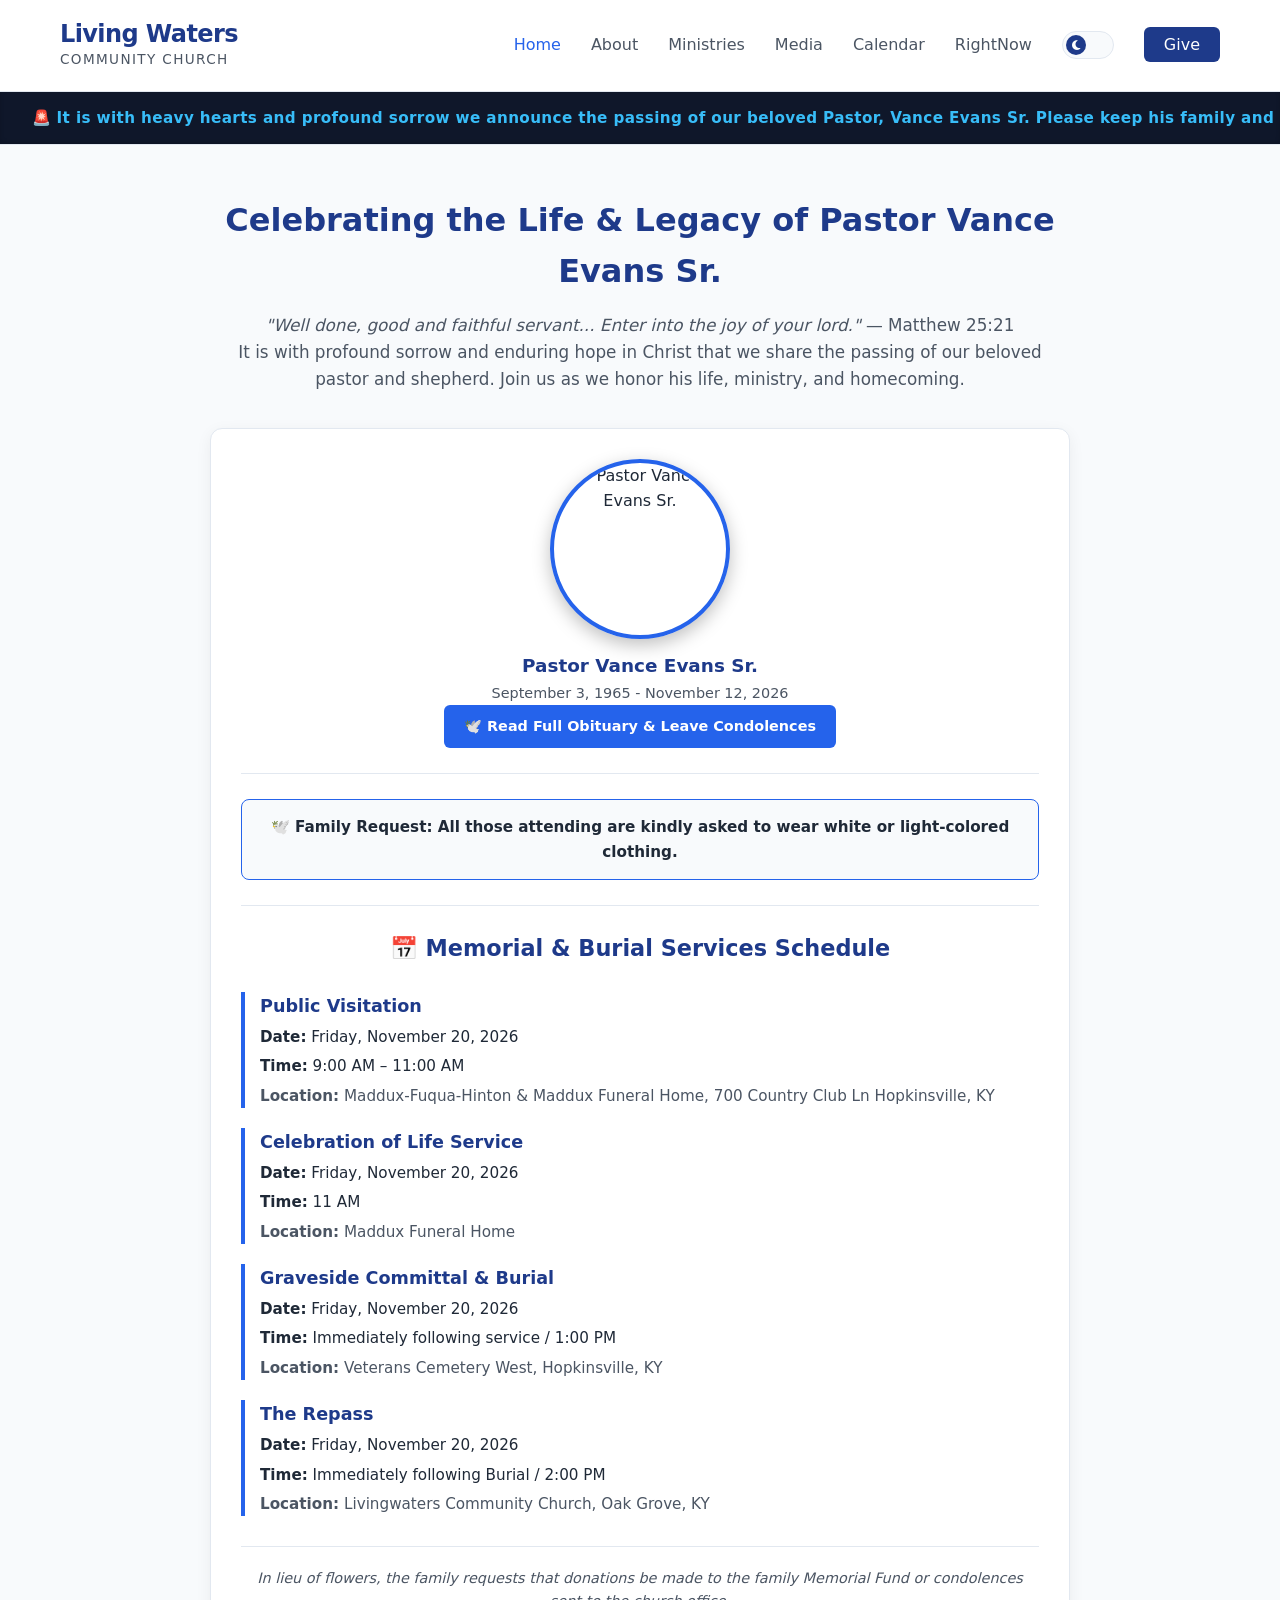
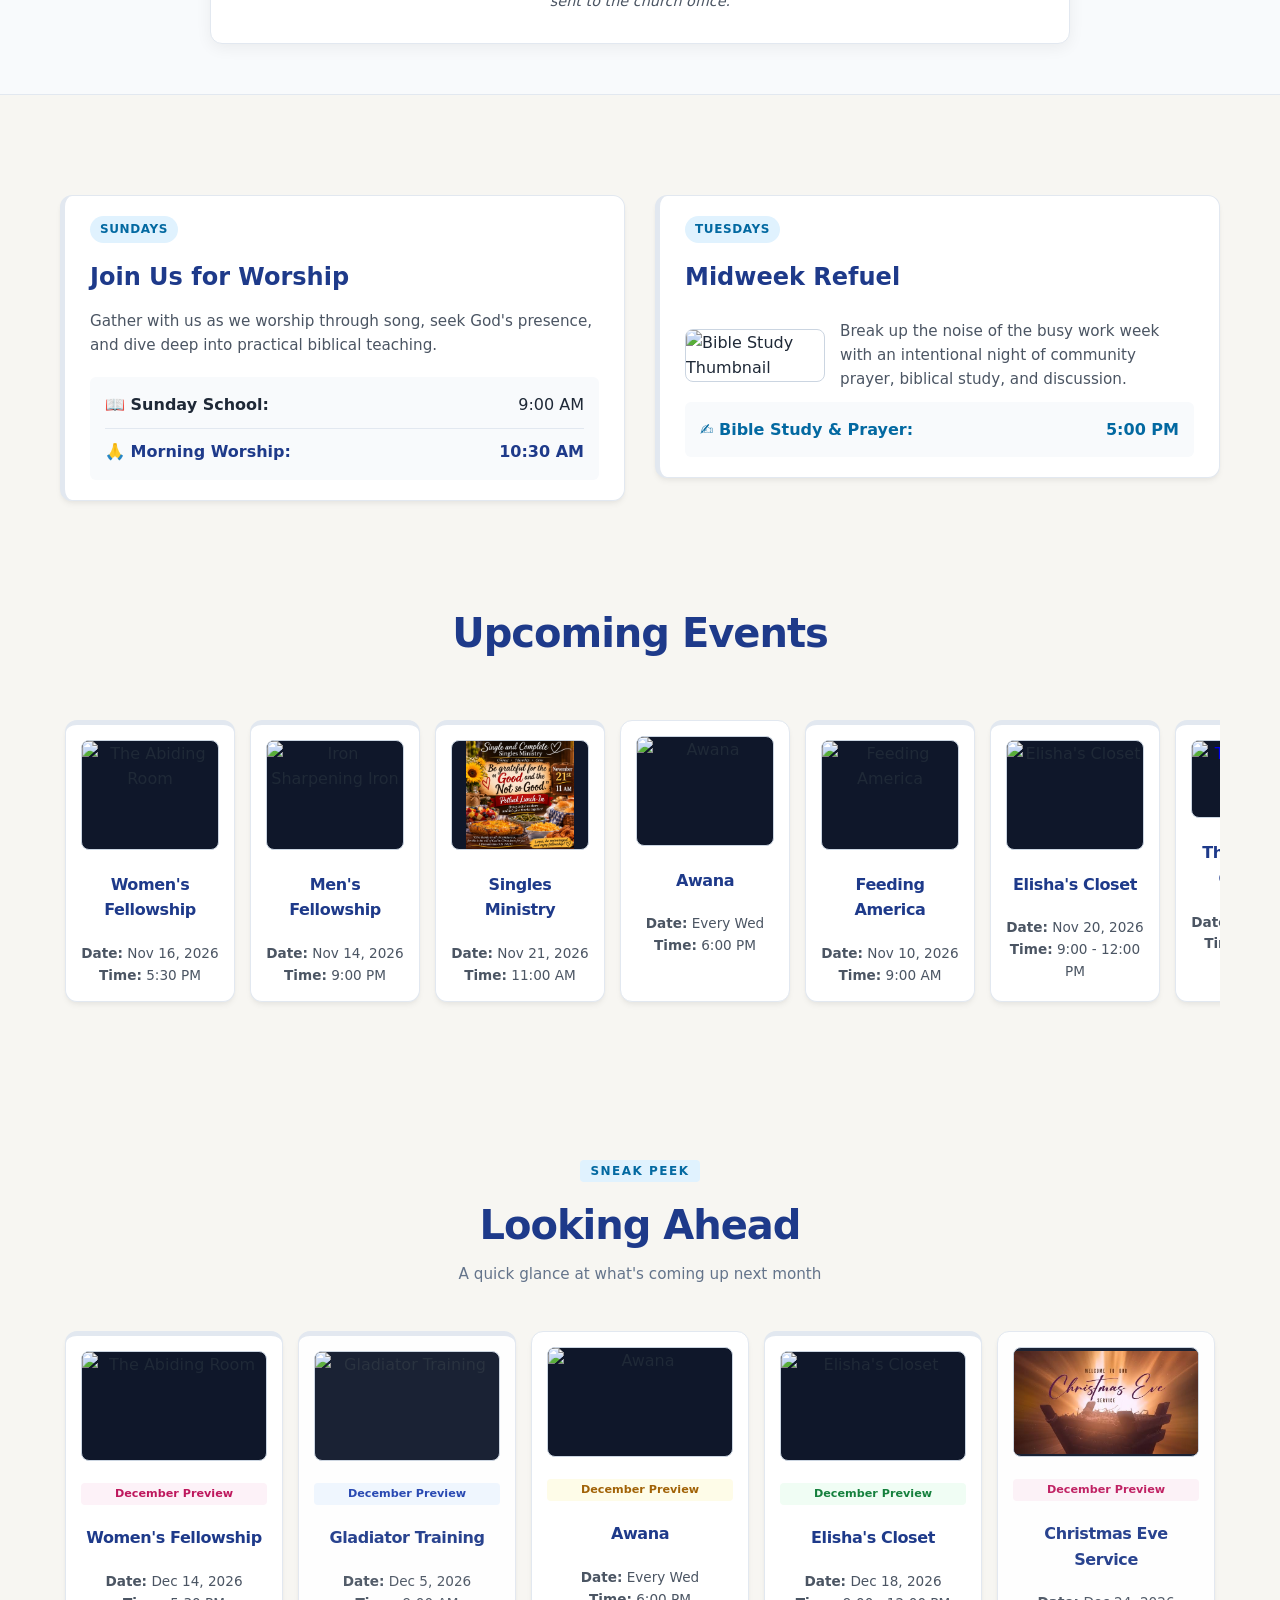
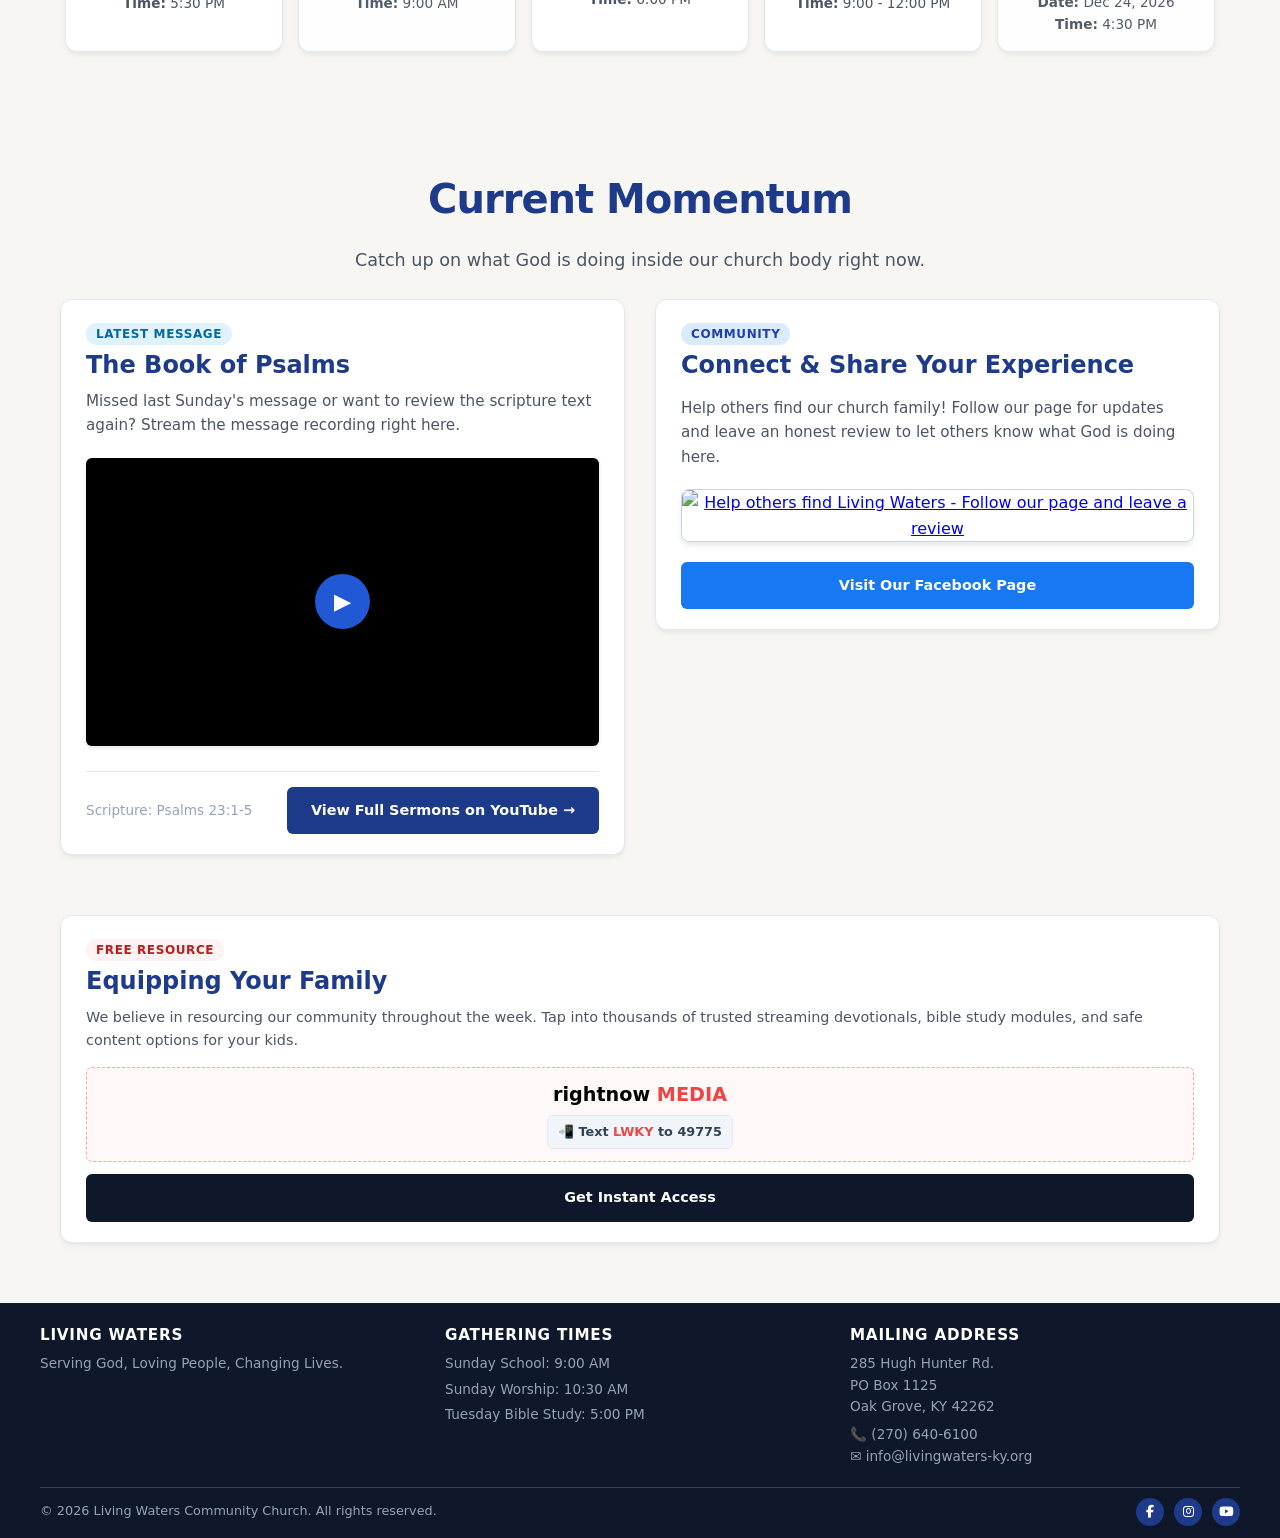
==== commit ca217521: "Remove unnecessary closing div tag Removed closing div tag before the obituary link button." ====
--- a/index.html
+++ b/index.html
@@ -166,10 +166,9 @@
                 <p style="margin: 2px 0 0; font-size: 0.9rem; color: var(--text-muted);">
                     September 3, 1965 - November 12, 2026
                 </p>
-            </div>
 
             <!-- OBITUARY LINK BUTTON -->
-                <a href=https://www.madduxfuquahinton.com/obituaries/Vance-Charles-Evans-Sr?obId=50317711&fbclid=IwVERDUAVq1-pleHRuA2FlbQIxMABwZG9mAXNydGMGYXBwX2lkDDM1MDY4NTUzMTcyOAABH-I1HlmJxiMCr-TN8RUI2gSik3TWZmLU32DuGqoJ7zbEkjT0InrRBUsvvT0D_aem_vFaV7jJZ-IoMfFUaCimV0A target="_blank" rel="noopener noreferrer" class="btn-media-action" style="display: inline-block; background-color: var(--accent-blue); color: #ffffff; text-decoration: none; padding: 10px 20px; border-radius: 6px; font-weight: 600; font-size: 0.9rem;">
+                <a href=https://www.madduxfuquahinton.com/obituaries/Vance-Charles-Evans-Sr?obId=50317711&fbclid=IwVERDUAVq1-pleHRuA2FlbQIxMABwZG9mAXNydGMGYXBwX2lkDDM1MDY4NTUzMTcyOAABH-I1HlmJxiMCr-TN8RUI2gSik3TWZmLU32DuGqoJ7zbEkjT0InrRBUsvvT0D_aem_vFaV7jJZ-IoMfFUaCimV0A target="_blank" rel="noopener noreferrer" class="btn-media-action" style="display: inline-block; margin: 0 auto; max-width: fit-content; background-color: var(--accent-blue); color: #ffffff; text-decoration: none; padding: 10px 20px; border-radius: 6px; font-weight: 600; font-size: 0.9rem;">
                     🕊️ Read Full Obituary & Leave Condolences
                 </a>
             </div>
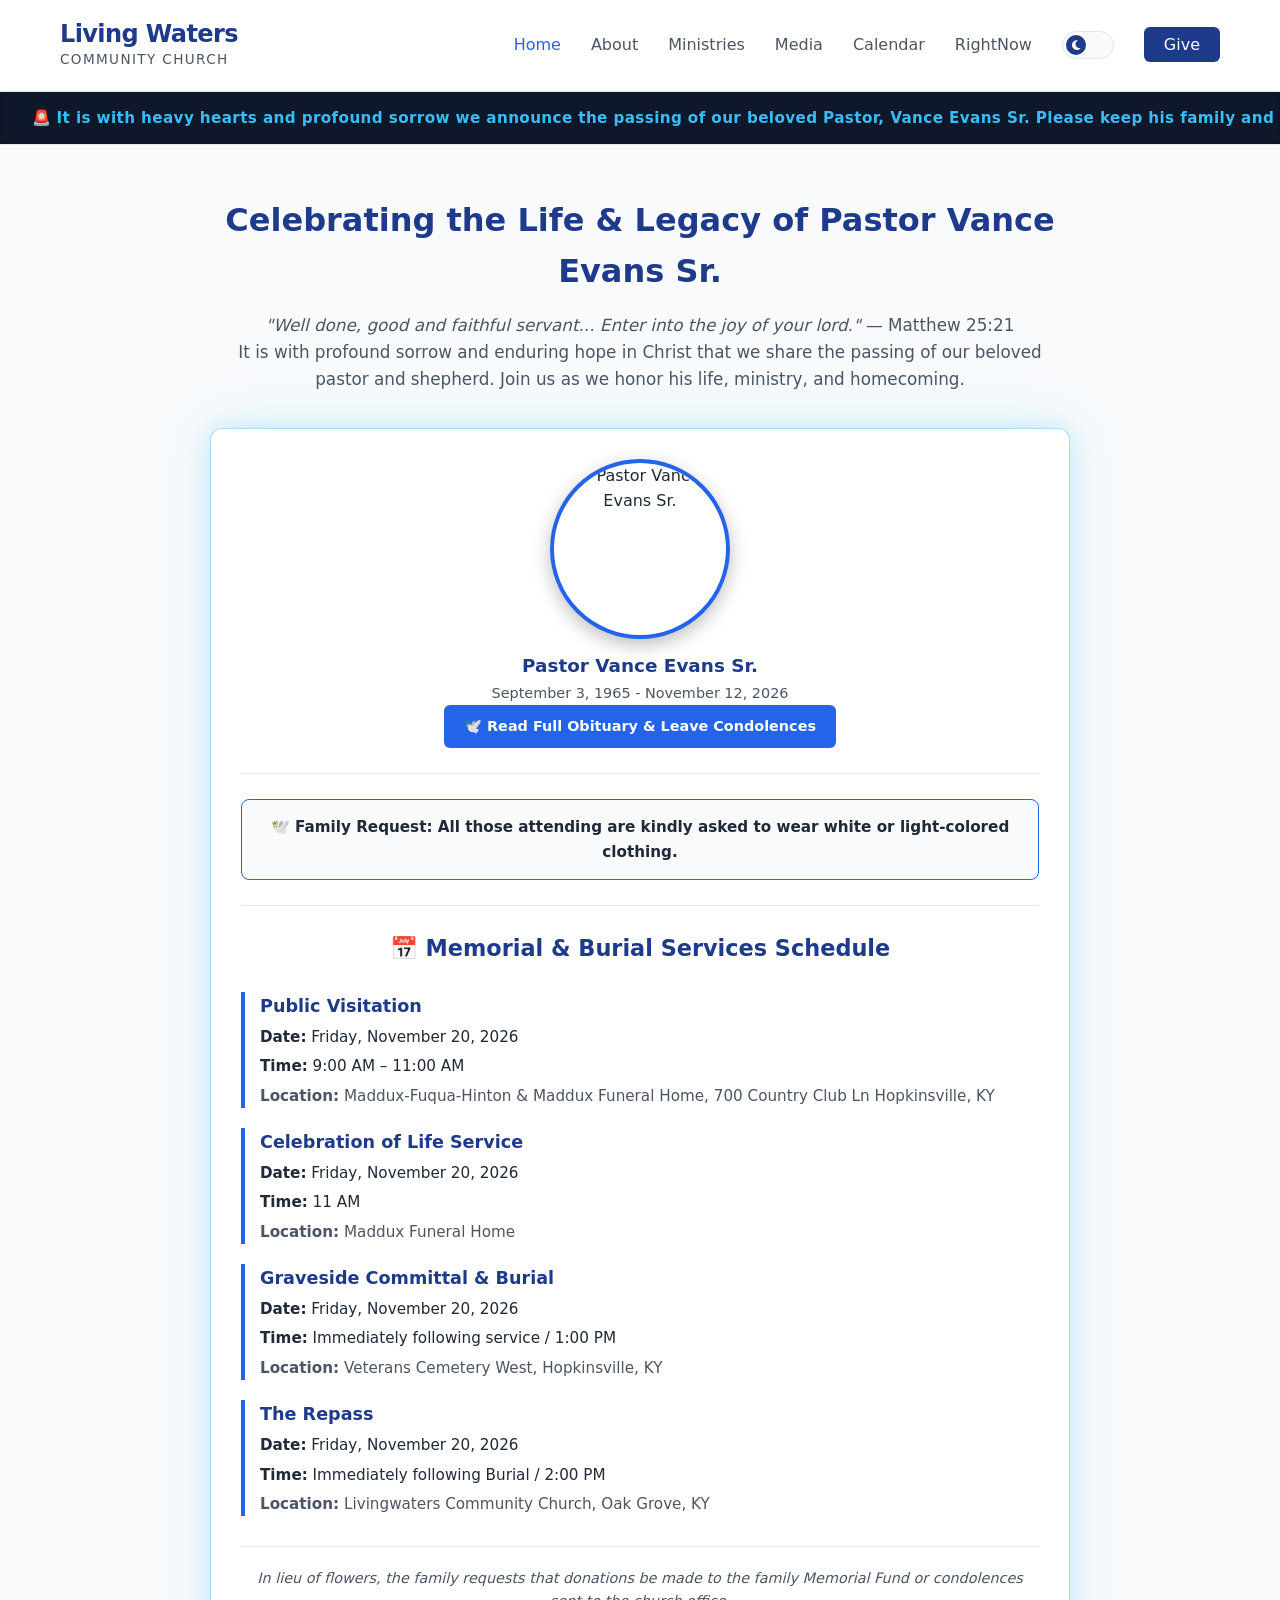
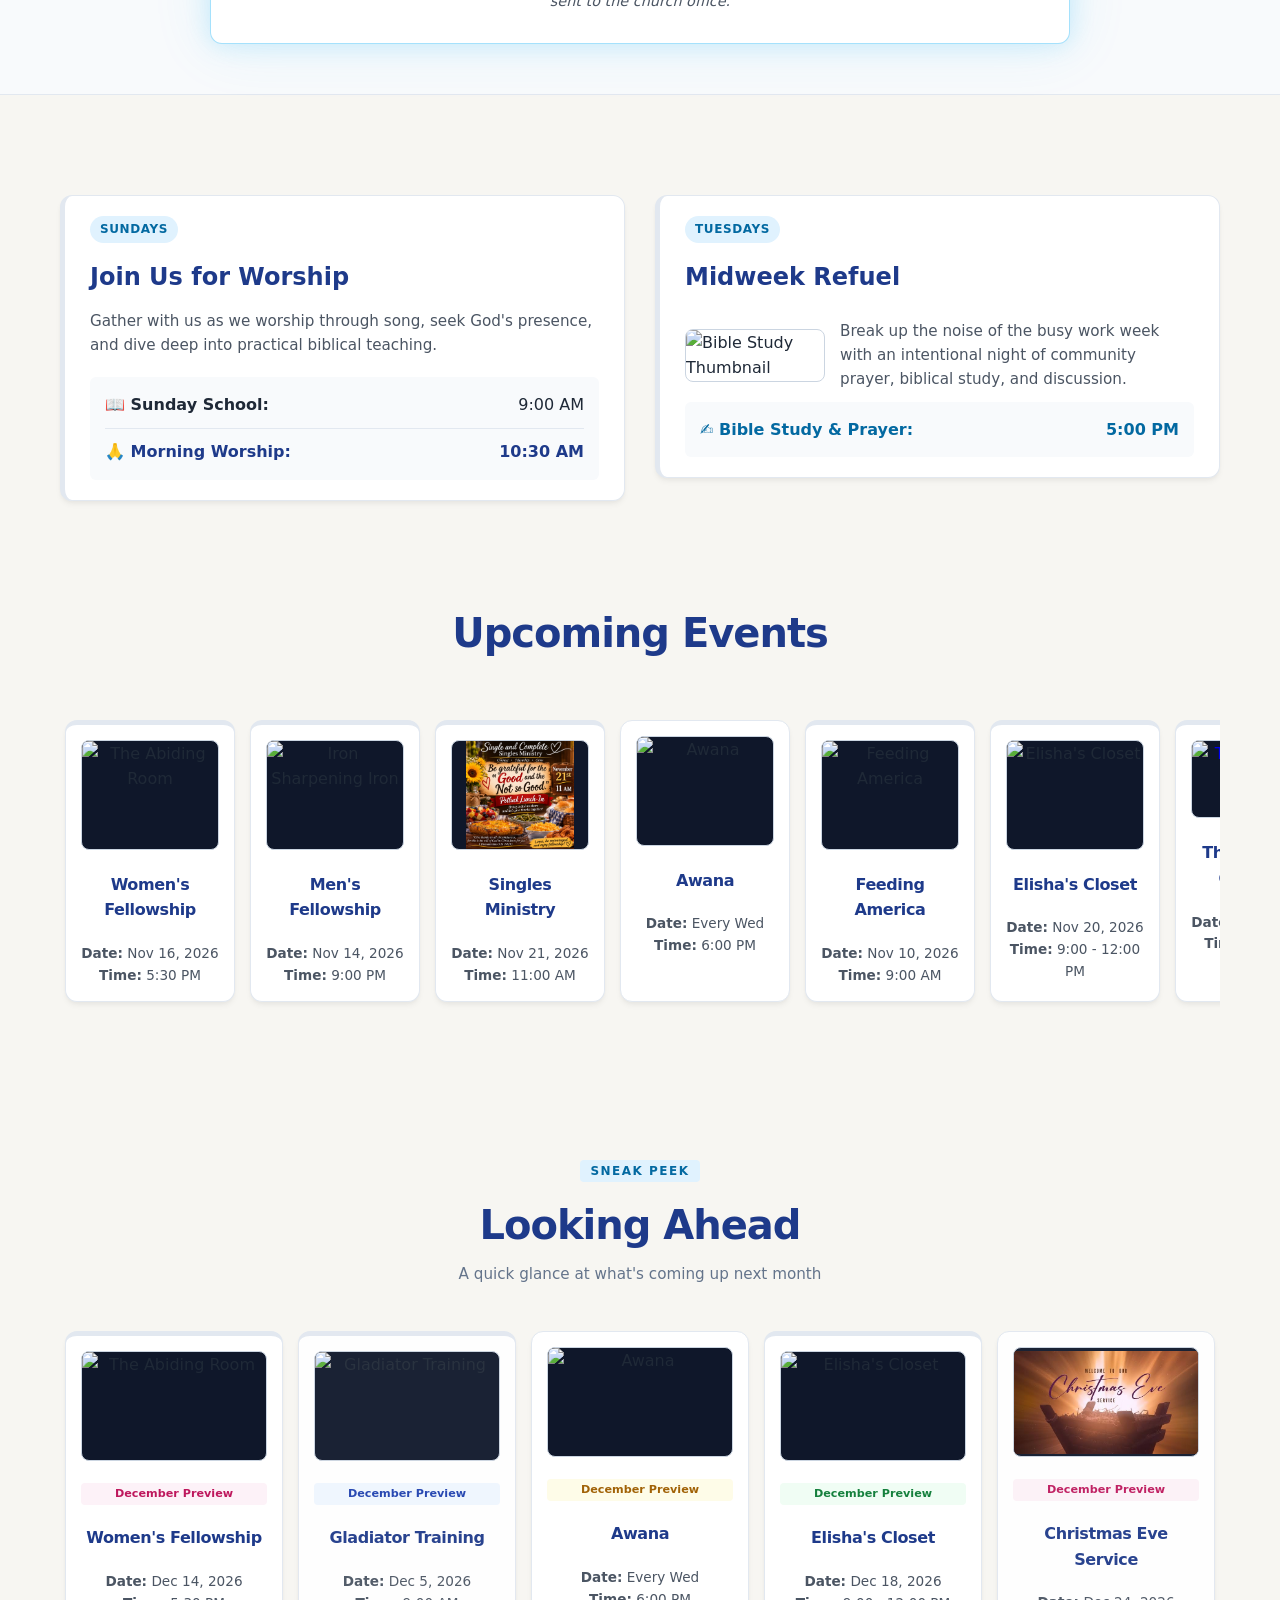
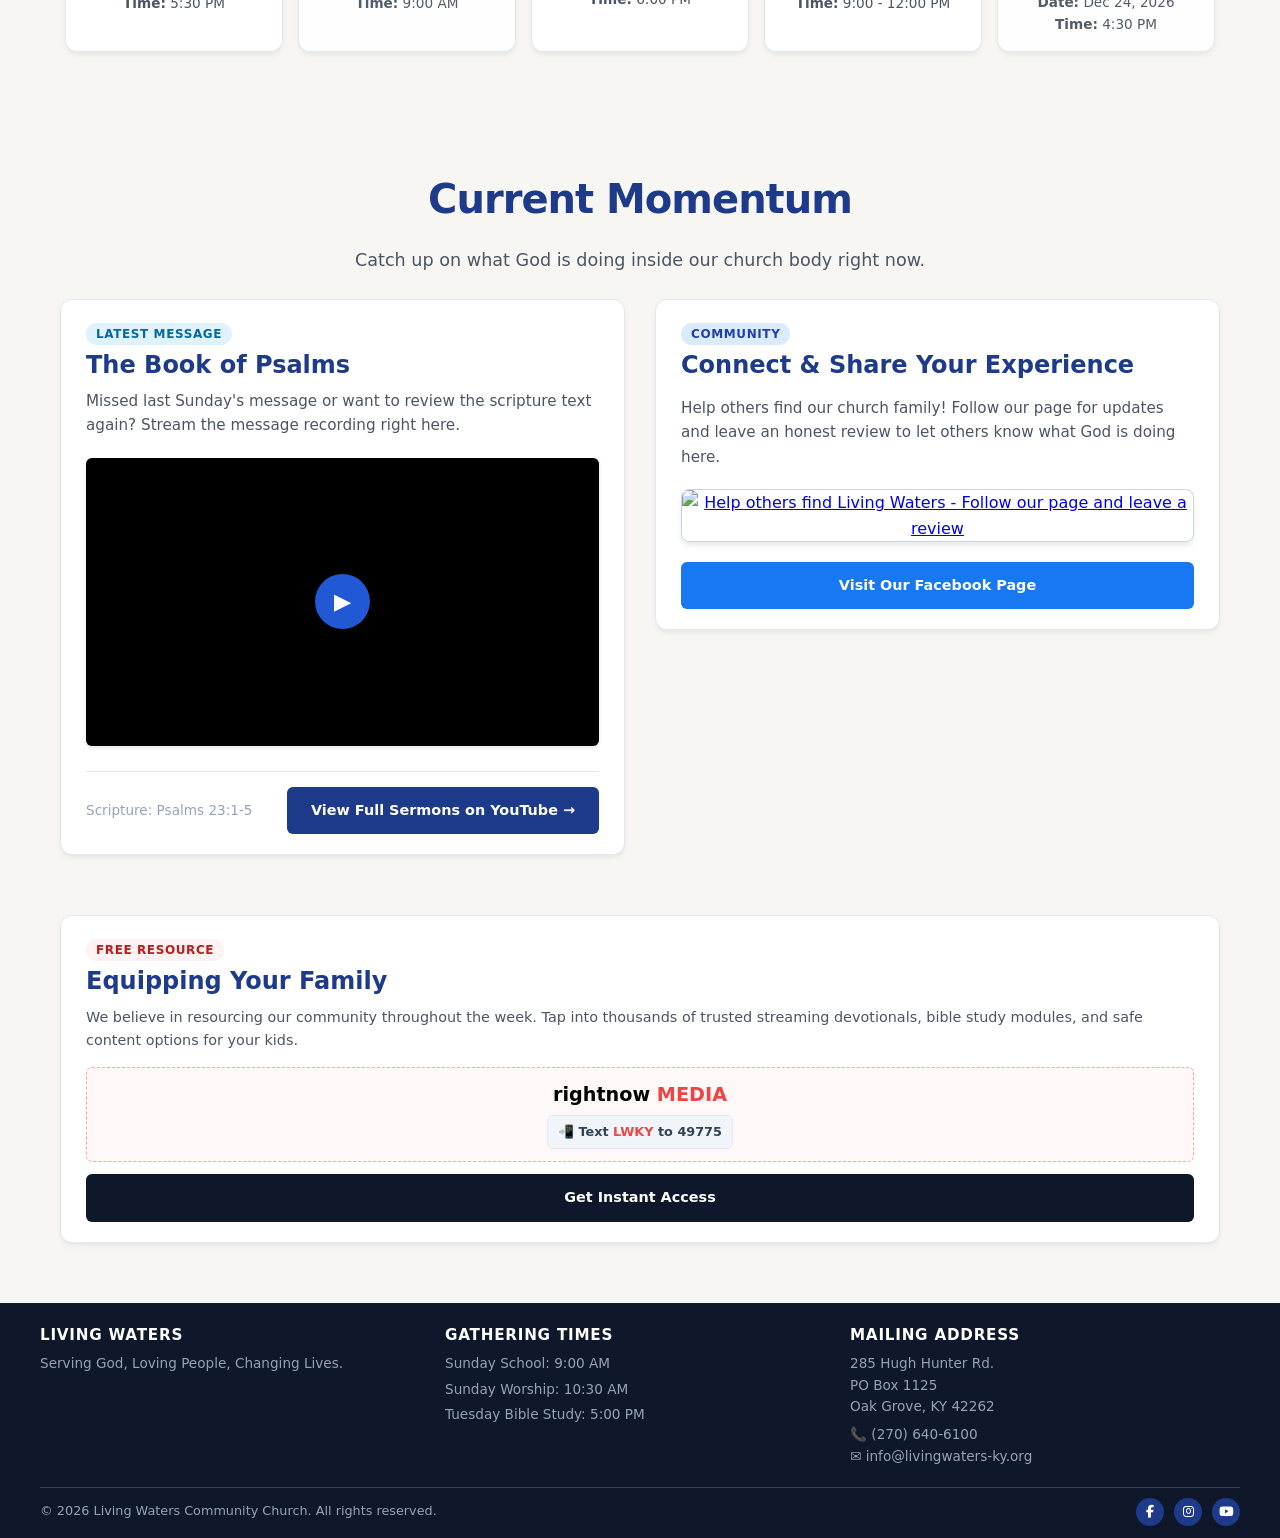
==== commit a6bb24a6: "Refine styles for services schedule card Updated styles for the services schedule section." ====
--- a/index.html
+++ b/index.html
@@ -151,9 +151,9 @@
             <em>"Well done, good and faithful servant... Enter into the joy of your lord."</em> — Matthew 25:21<br>
             It is with profound sorrow and enduring hope in Christ that we share the passing of our beloved pastor and shepherd. Join us as we honor his life, ministry, and homecoming.
         </p>
-
+        
         <!-- Services Schedule & Portrait Card -->
-        <div style="background: var(--bg-white); border: 1px solid var(--card-border); border-radius: 12px; padding: 30px; text-align: left; box-shadow: 0 4px 16px rgba(0,0,0,.06);">
+            <div style="background: var(--bg-white); border: 1px solid rgba(56, 189, 248, 0.45); border-radius: 12px; padding: 30px; text-align: left; box-shadow: 0 0 25px rgba(56, 189, 248, 0.22), 0 0 60px rgba(56, 189, 248, 0.12);">
             
             <!-- PASTOR PORTRAIT PLACEHOLDER -->
             <div style="text-align: center; margin-bottom: 25px;">
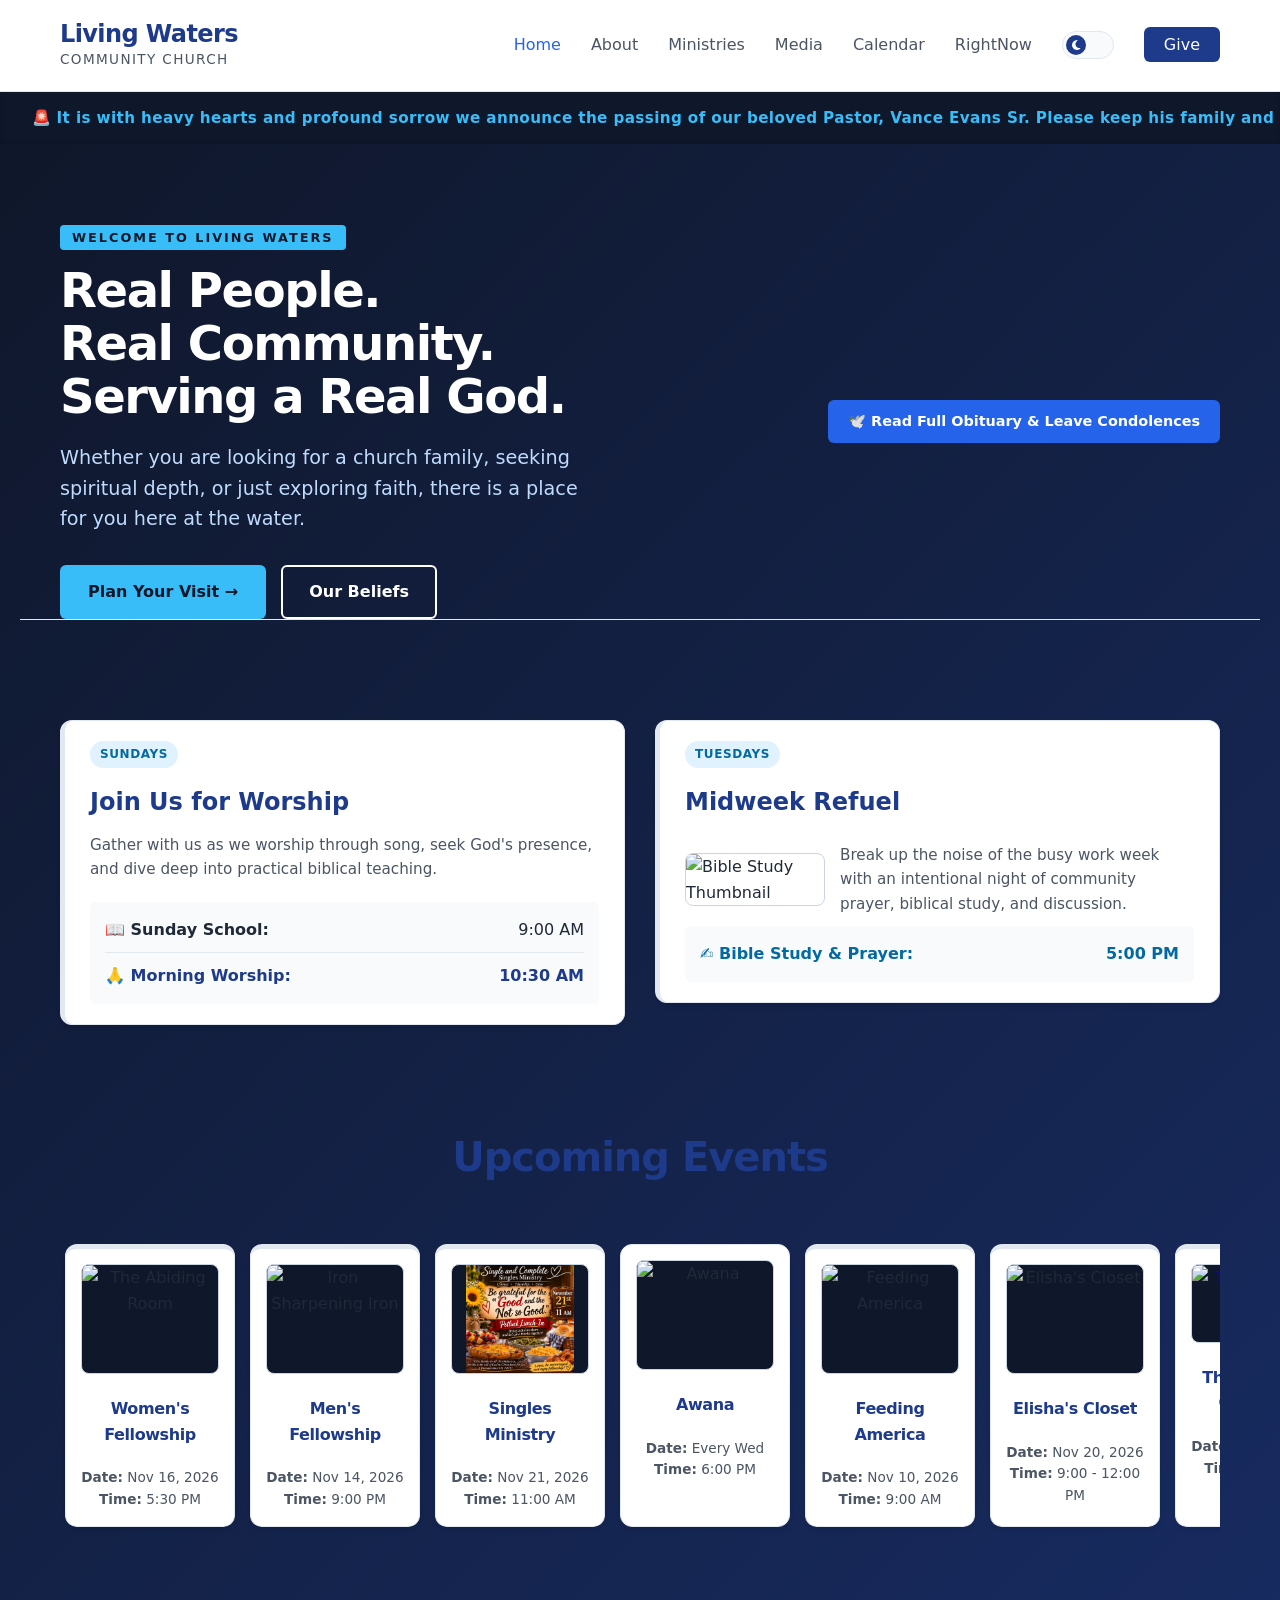
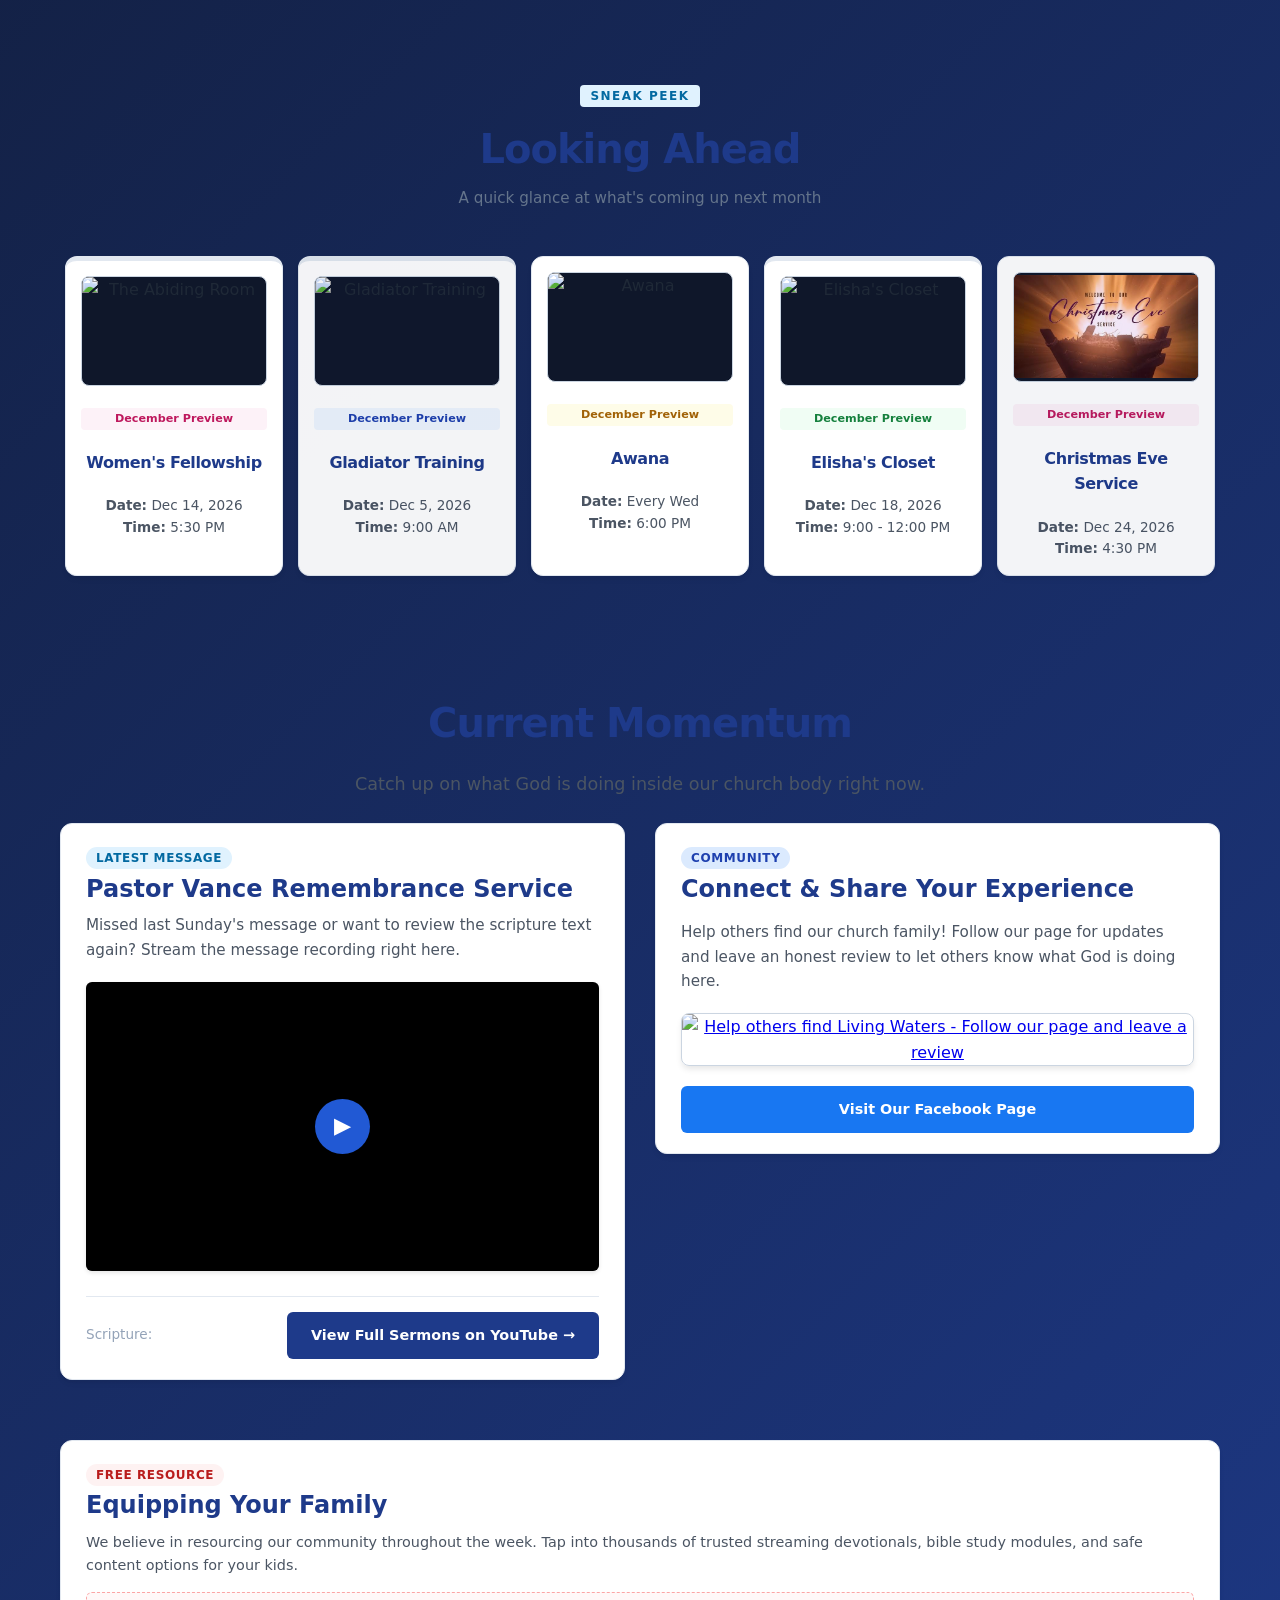
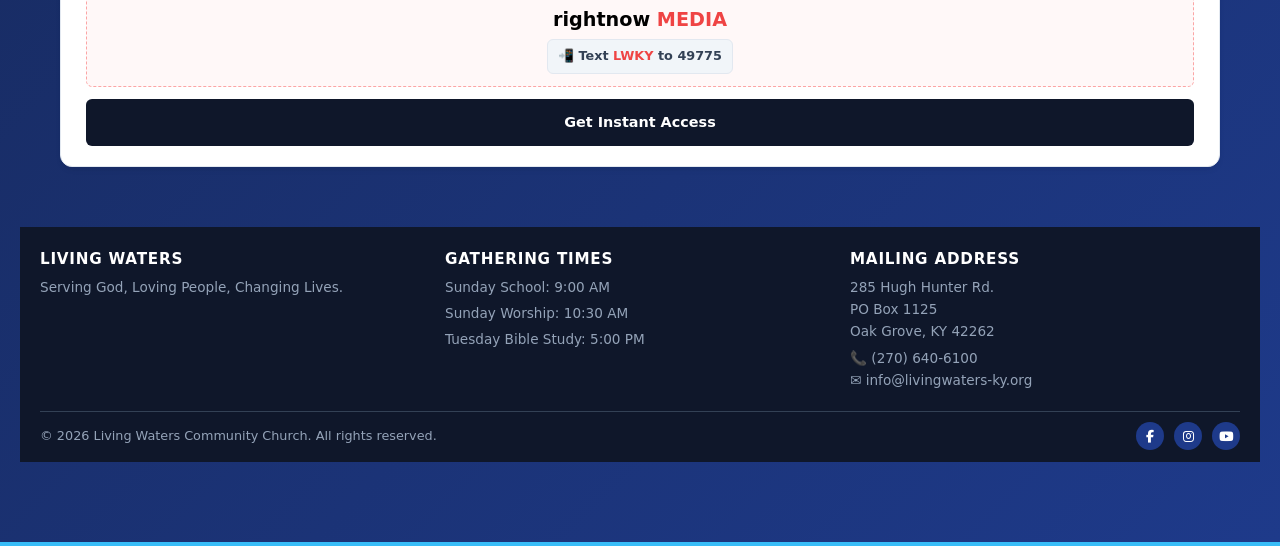
==== commit 7bdb8cdb: "Remove commented-out sections in index.html" ====
--- a/index.html
+++ b/index.html
@@ -56,11 +56,11 @@
     <!-- GLOBAL ANNOUNCEMENT TICKER -->
     <div id="global-ticker"></div>
 
-    <!-- DYNAMIC HERO SPLIT SECTION (IMMEDIATE ACTION) 
+    <!-- DYNAMIC HERO SPLIT SECTION (IMMEDIATE ACTION) -->
     <section style="background: linear-gradient(135deg, #0f172a 0%, #1e3a8a 100%); color: #ffffff; padding: 80px 20px; border-bottom: 4px solid #38bdf8;">
         <div class="media-container" style="margin: 0 auto; display: flex; flex-wrap: wrap; align-items: center; gap: 40px;">
             
-            <!-- Left Side: Core Pitch & Value Buttons 
+            <!-- Left Side: Core Pitch & Value Buttons -->
             <div style="flex: 12; min-width: 320px;">
                 <span style="background: #38bdf8; color: #0f172a; font-weight: 800; font-size: 0.8rem; text-transform: uppercase; letter-spacing: 2px; padding: 5px 12px; border-radius: 4px;">Welcome to Living Waters</span>
                 <h1 style="font-size: 3rem; font-weight: 800; line-height: 1.1; margin: 15px 0 20px 0; letter-spacing: -0.03em;">Real People.<br>Real Community.<br>Serving a Real God.</h1>
@@ -143,7 +143,7 @@
         </div>
     </section> -->
 
-        <!-- MEMORIAL & BURIAL SERVICES SECTION -->
+        <!-- MEMORIAL & BURIAL SERVICES SECTION 
 <section style="background: var(--bg-light); padding: 50px 20px; border-top: 1px solid var(--card-border); border-bottom: 1px solid var(--card-border);">
     <div class="media-container" style="max-width: 900px; margin: 0 auto; text-align: center;">
         <h2 style="color: var(--primary-blue); font-size: 2rem; margin-bottom: 15px;">Celebrating the Life & Legacy of Pastor Vance Evans Sr.</h2>
@@ -152,10 +152,10 @@
             It is with profound sorrow and enduring hope in Christ that we share the passing of our beloved pastor and shepherd. Join us as we honor his life, ministry, and homecoming.
         </p>
         
-        <!-- Services Schedule & Portrait Card -->
+        <!-- Services Schedule & Portrait Card 
             <div style="background: var(--bg-white); border: 1px solid rgba(56, 189, 248, 0.45); border-radius: 12px; padding: 30px; text-align: left; box-shadow: 0 0 25px rgba(56, 189, 248, 0.22), 0 0 60px rgba(56, 189, 248, 0.12);">
             
-            <!-- PASTOR PORTRAIT PLACEHOLDER -->
+            <!-- PASTOR PORTRAIT PLACEHOLDER 
             <div style="text-align: center; margin-bottom: 25px;">
                 <img src="assets/pastor_vance.jpg" 
                      alt="Pastor Vance Evans Sr." 
@@ -175,7 +175,7 @@
 
             <hr style="border: 0; border-top: 1px solid var(--card-border); margin: 0 0 25px;">
 
-            <!-- DRESS CODE REQUEST NOTICE -->
+            <!-- DRESS CODE REQUEST NOTICE 
             <div style="background: var(--bg-light); border: 1px solid var(--accent-blue); border-radius: 8px; padding: 15px; margin-bottom: 25px; text-align: center;">
                 <p style="margin: 0; font-size: 0.95rem; color: var(--text-main); font-weight: 600;">
                     🕊️ Family Request: All those attending are kindly asked to wear white or light-colored clothing.
@@ -190,7 +190,7 @@
 
             <div style="display: flex; flex-direction: column; gap: 20px;">
                 
-                <!-- Event 1: Public Visitation / Viewing -->
+                <!-- Event 1: Public Visitation / Viewing 
                 <div style="border-left: 4px solid var(--accent-blue); padding-left: 15px;">
                     <h4 style="margin: 0 0 5px; color: var(--primary-blue); font-size: 1.1rem;">Public Visitation</h4>
                     <p style="margin: 0 0 5px; font-size: 0.95rem; color: var(--text-main);"><strong>Date:</strong> Friday, November 20, 2026</p>
@@ -198,7 +198,7 @@
                     <p style="margin: 0; font-size: 0.95rem; color: var(--text-muted);"><strong>Location:</strong> Maddux-Fuqua-Hinton & Maddux Funeral Home, 700 Country Club Ln Hopkinsville, KY</p>
                 </div>
 
-                <!-- Event 2: Celebration of Life Service -->
+                <!-- Event 2: Celebration of Life Service 
                 <div style="border-left: 4px solid var(--accent-blue); padding-left: 15px;">
                     <h4 style="margin: 0 0 5px; color: var(--primary-blue); font-size: 1.1rem;">Celebration of Life Service</h4>
                     <p style="margin: 0 0 5px; font-size: 0.95rem; color: var(--text-main);"><strong>Date:</strong> Friday, November 20, 2026</p>
@@ -206,7 +206,7 @@
                     <p style="margin: 0; font-size: 0.95rem; color: var(--text-muted);"><strong>Location:</strong> Maddux Funeral Home</p>
                 </div>
 
-                <!-- Event 3: Graveside Committal & Burial -->
+                <!-- Event 3: Graveside Committal & Burial 
                 <div style="border-left: 4px solid var(--accent-blue); padding-left: 15px;">
                     <h4 style="margin: 0 0 5px; color: var(--primary-blue); font-size: 1.1rem;">Graveside Committal & Burial</h4>
                     <p style="margin: 0 0 5px; font-size: 0.95rem; color: var(--text-main);"><strong>Date:</strong> Friday, November 20, 2026</p>
@@ -214,7 +214,7 @@
                     <p style="margin: 0; font-size: 0.95rem; color: var(--text-muted);"><strong>Location:</strong> Veterans Cemetery West, Hopkinsville, KY</p>
                 </div>
 
-                <!-- Event 4: The Repass -->
+                <!-- Event 4: The Repass 
                 <div style="border-left: 4px solid var(--accent-blue); padding-left: 15px;">
                     <h4 style="margin: 0 0 5px; color: var(--primary-blue); font-size: 1.1rem;">The Repass</h4>
                     <p style="margin: 0 0 5px; font-size: 0.95rem; color: var(--text-main);"><strong>Date:</strong> Friday, November 20, 2026</p>
@@ -224,7 +224,7 @@
 
             </div>
 
-            <!-- Flowers / Condolences Note -->
+            <!-- Flowers / Condolences Note 
             <div style="margin-top: 30px; padding-top: 20px; border-top: 1px solid var(--card-border); text-align: center; font-size: 0.9rem; color: var(--text-muted);">
                 <p style="margin: 0;">
                     <em>In lieu of flowers, the family requests that donations be made to the family Memorial Fund or condolences sent to the church office.</em>
@@ -232,7 +232,7 @@
             </div>
         </div>
     </div>
-</section>
+</section> -->
         
     <!-- MAIN HOMEPAGE WRAPPER -->
     <main class="media-container" style="padding-top: 40px;">
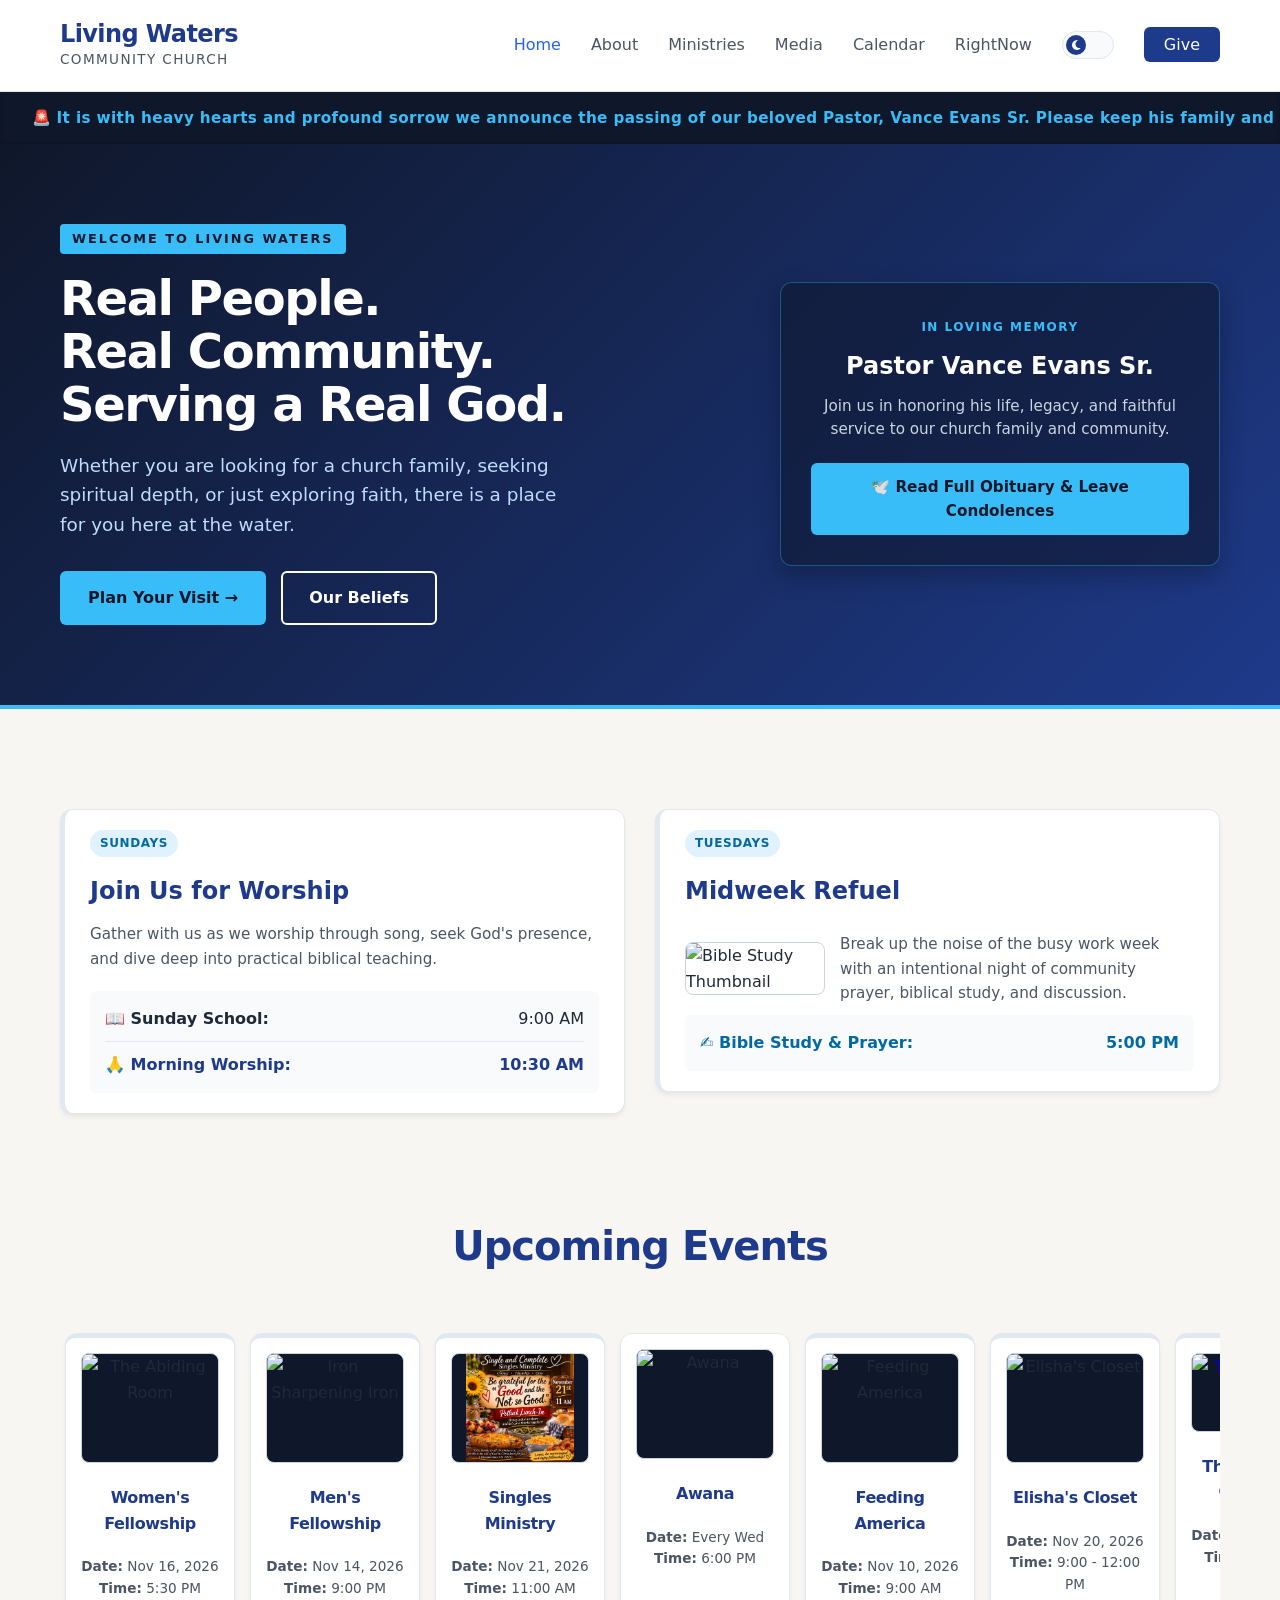
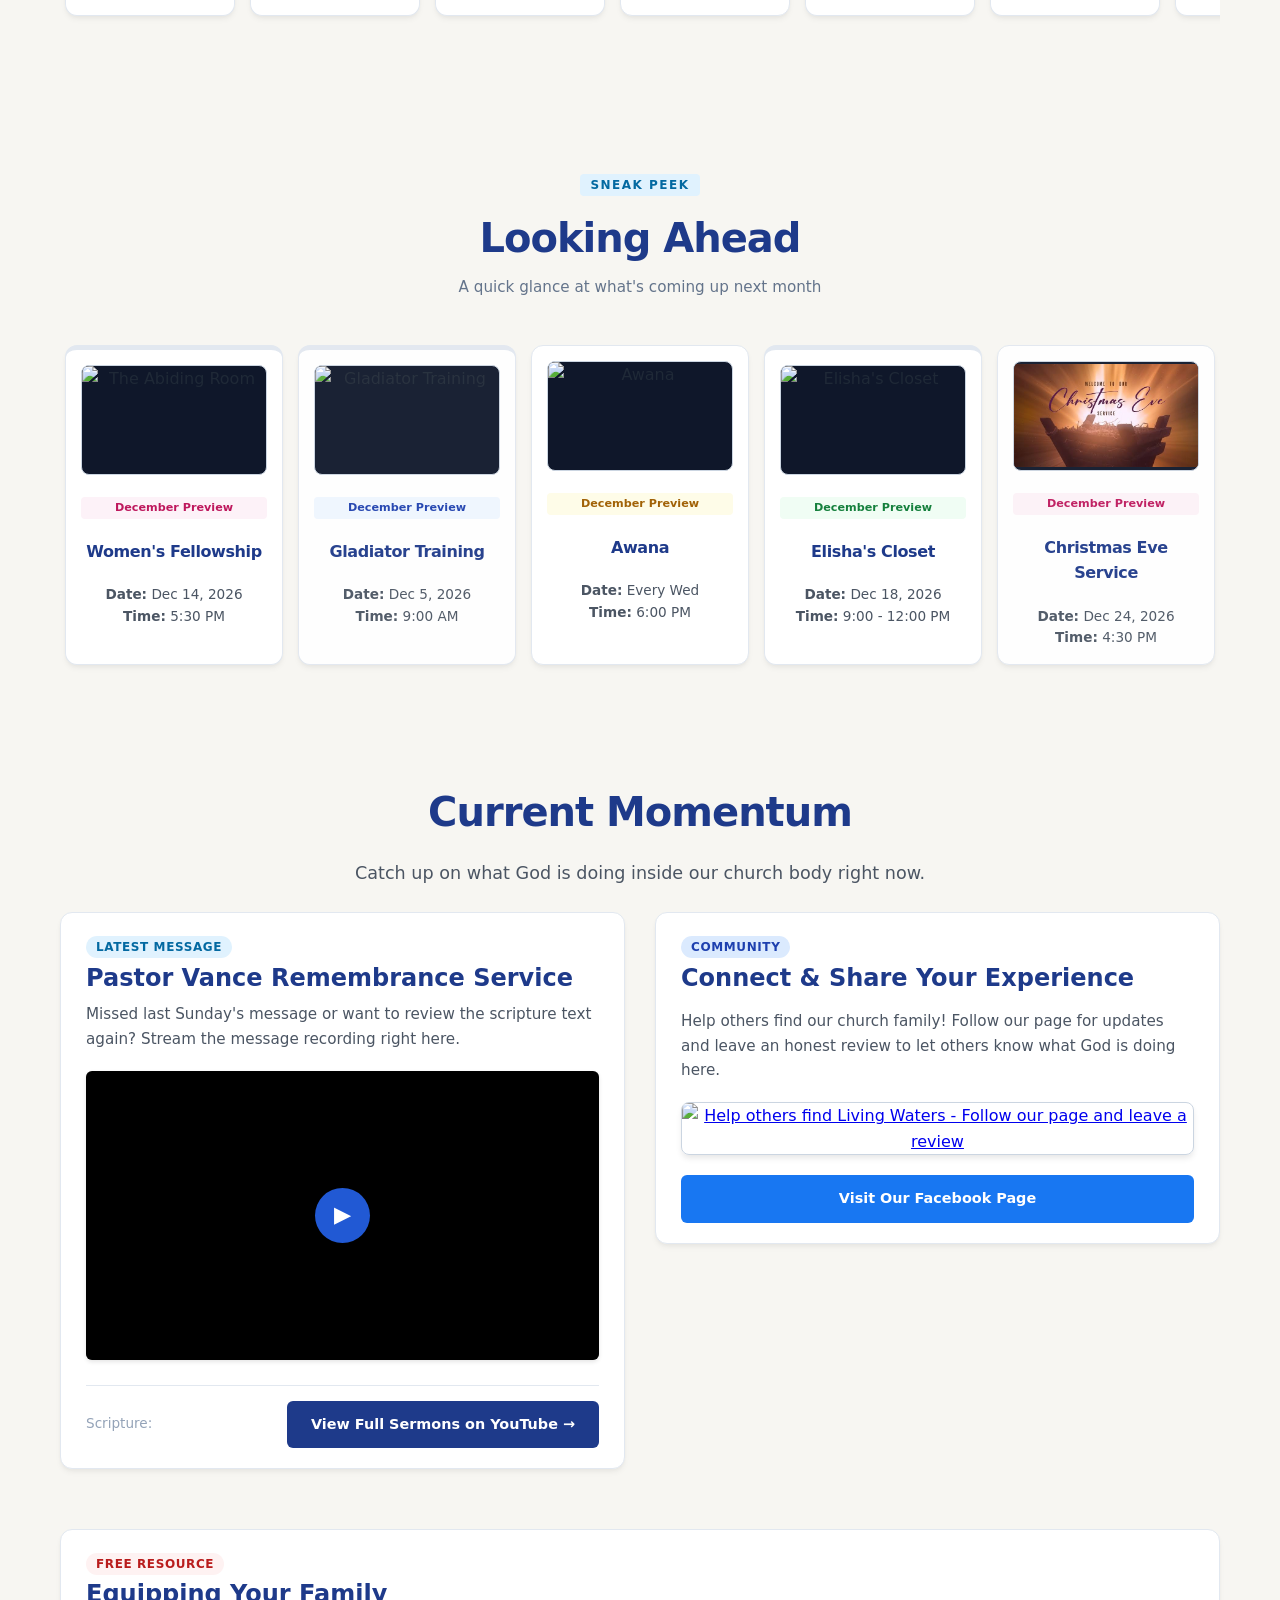
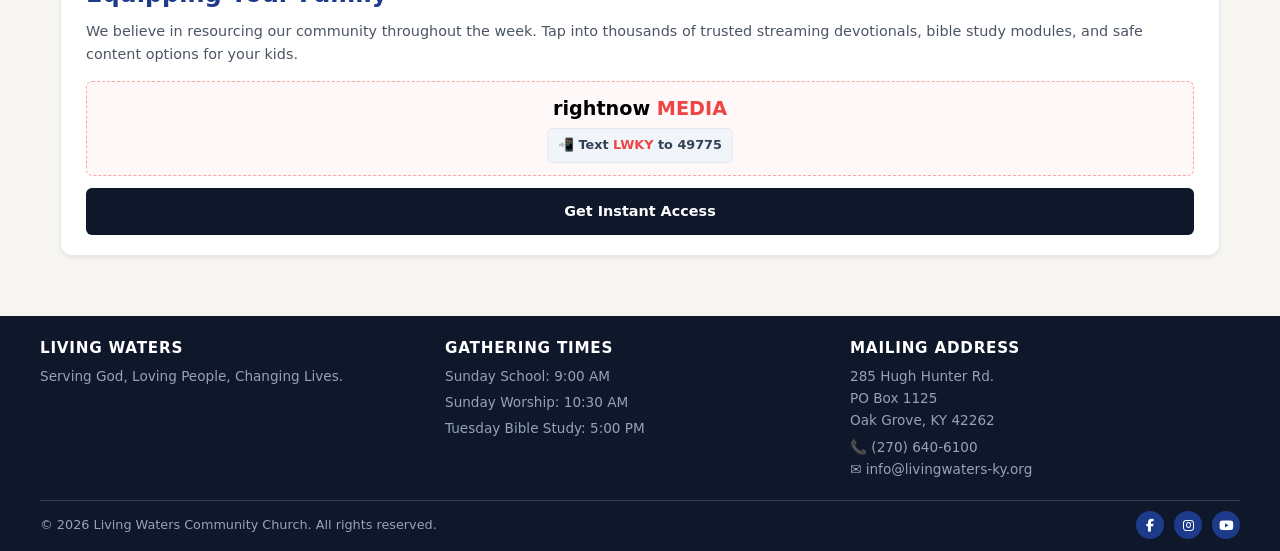
==== commit cb407836: "Refactor dynamic hero section layout and styles Updated the dynamic hero split section to improve la" ====
--- a/index.html
+++ b/index.html
@@ -56,21 +56,34 @@
     <!-- GLOBAL ANNOUNCEMENT TICKER -->
     <div id="global-ticker"></div>
 
-    <!-- DYNAMIC HERO SPLIT SECTION (IMMEDIATE ACTION) -->
-    <section style="background: linear-gradient(135deg, #0f172a 0%, #1e3a8a 100%); color: #ffffff; padding: 80px 20px; border-bottom: 4px solid #38bdf8;">
-        <div class="media-container" style="margin: 0 auto; display: flex; flex-wrap: wrap; align-items: center; gap: 40px;">
-            
-            <!-- Left Side: Core Pitch & Value Buttons -->
-            <div style="flex: 12; min-width: 320px;">
-                <span style="background: #38bdf8; color: #0f172a; font-weight: 800; font-size: 0.8rem; text-transform: uppercase; letter-spacing: 2px; padding: 5px 12px; border-radius: 4px;">Welcome to Living Waters</span>
-                <h1 style="font-size: 3rem; font-weight: 800; line-height: 1.1; margin: 15px 0 20px 0; letter-spacing: -0.03em;">Real People.<br>Real Community.<br>Serving a Real God.</h1>
-                <p style="color: #bfdbfe; font-size: 1.2rem; line-height: 1.6; max-width: 520px; margin-bottom: 30px;">Whether you are looking for a church family, seeking spiritual depth, or just exploring faith, there is a place for you here at the water.</p>
-                <div style="display: flex; flex-wrap: wrap; gap: 15px;">
-                    <a href="about/index.html#visit" style="display: inline-block; background: #38bdf8; color: #0f172a; text-decoration: none; padding: 14px 28px; border-radius: 6px; font-weight: 700; font-size: 1rem; transition: background 0.15s ease;">Plan Your Visit &rarr;</a>
-                    <a href="about/index.html#beliefs" style="display: inline-block; background: transparent; color: #ffffff; border: 2px solid #ffffff; text-decoration: none; padding: 12px 26px; border-radius: 6px; font-weight: 600; font-size: 1rem; transition: all 0.15s ease;">Our Beliefs</a>
-                </div>
-            </div>
-
+   <!-- DYNAMIC HERO SPLIT SECTION (IMMEDIATE ACTION) -->
+<section style="background: linear-gradient(135deg, #0f172a 0%, #1e3a8a 100%); color: #ffffff; padding: 80px 20px; border-bottom: 4px solid #38bdf8;">
+    <div class="media-container" style="max-width: 1200px; margin: 0 auto; display: flex; flex-wrap: wrap; align-items: center; justify-content: space-between; gap: 40px;">
+        
+        <!-- Left Side: Core Pitch & Value Buttons -->
+        <div style="flex: 1 1 500px;">
+            <span style="display: inline-block; background: #38bdf8; color: #0f172a; font-weight: 800; font-size: 0.8rem; text-transform: uppercase; letter-spacing: 2px; padding: 5px 12px; border-radius: 4px;">Welcome to Living Waters</span>
+            <h1 style="font-size: 3rem; font-weight: 800; line-height: 1.1; margin: 18px 0 20px 0; letter-spacing: -0.03em;">Real People.<br>Real Community.<br>Serving a Real God.</h1>
+            <p style="color: #bfdbfe; font-size: 1.15rem; line-height: 1.6; max-width: 520px; margin: 0 0 32px 0;">Whether you are looking for a church family, seeking spiritual depth, or just exploring faith, there is a place for you here at the water.</p>
+            <div style="display: flex; flex-wrap: wrap; gap: 15px;">
+                <a href="about/index.html#visit" style="display: inline-block; background: #38bdf8; color: #0f172a; text-decoration: none; padding: 14px 28px; border-radius: 6px; font-weight: 700; font-size: 1rem;">Plan Your Visit →</a>
+                <a href="about/index.html#beliefs" style="display: inline-block; background: transparent; color: #ffffff; border: 2px solid #ffffff; text-decoration: none; padding: 12px 26px; border-radius: 6px; font-weight: 600; font-size: 1rem;">Our Beliefs</a>
+            </div>
+        </div>
+
+        <!-- Right Side: In Loving Memory Card -->
+        <div style="flex: 1 1 340px; max-width: 440px; background: rgba(15, 23, 42, 0.55); border: 1px solid rgba(56, 189, 248, 0.35); border-radius: 12px; padding: 30px; text-align: center; box-shadow: 0 10px 25px rgba(0, 0, 0, 0.25);">
+            <span style="color: #38bdf8; font-size: 0.75rem; font-weight: 700; text-transform: uppercase; letter-spacing: 1.5px;">In Loving Memory</span>
+            <h2 style="font-size: 1.5rem; font-weight: 700; margin: 8px 0 10px 0; color: #ffffff;">Pastor Vance Evans Sr.</h2>
+            <p style="color: #cbd5e1; font-size: 0.95rem; line-height: 1.5; margin: 0 0 22px 0;">Join us in honoring his life, legacy, and faithful service to our church family and community.</p>
+            <a href="https://www.madduxfuquahinton.com/obituaries/Vance-Charles-Evans-Sr?obId=50317711" target="_blank" rel="noopener noreferrer" class="btn-media-action" style="display: inline-block; background-color: #38bdf8; color: #0f172a; text-decoration: none; padding: 12px 22px; border-radius: 6px; font-weight: 700; font-size: 0.95rem;">
+                🕊️ Read Full Obituary & Leave Condolences
+            </a>
+        </div>
+
+    </div>
+</section>
+        
             <!-- Right Side: Pastor Welcome Media Block 
             <div style="flex: 10; min-width: 320px;">
                 <a href="https://youtu.be/rfim4VnJ-NU" target="_blank" style="text-decoration:none; display:block;">
@@ -167,14 +180,6 @@
                     September 3, 1965 - November 12, 2026
                 </p>
 
-            <!-- OBITUARY LINK BUTTON -->
-                <a href=https://www.madduxfuquahinton.com/obituaries/Vance-Charles-Evans-Sr?obId=50317711&fbclid=IwVERDUAVq1-pleHRuA2FlbQIxMABwZG9mAXNydGMGYXBwX2lkDDM1MDY4NTUzMTcyOAABH-I1HlmJxiMCr-TN8RUI2gSik3TWZmLU32DuGqoJ7zbEkjT0InrRBUsvvT0D_aem_vFaV7jJZ-IoMfFUaCimV0A target="_blank" rel="noopener noreferrer" class="btn-media-action" style="display: inline-block; margin: 0 auto; max-width: fit-content; background-color: var(--accent-blue); color: #ffffff; text-decoration: none; padding: 10px 20px; border-radius: 6px; font-weight: 600; font-size: 0.9rem;">
-                    🕊️ Read Full Obituary & Leave Condolences
-                </a>
-            </div>
-
-            <hr style="border: 0; border-top: 1px solid var(--card-border); margin: 0 0 25px;">
-
             <!-- DRESS CODE REQUEST NOTICE 
             <div style="background: var(--bg-light); border: 1px solid var(--accent-blue); border-radius: 8px; padding: 15px; margin-bottom: 25px; text-align: center;">
                 <p style="margin: 0; font-size: 0.95rem; color: var(--text-main); font-weight: 600;">
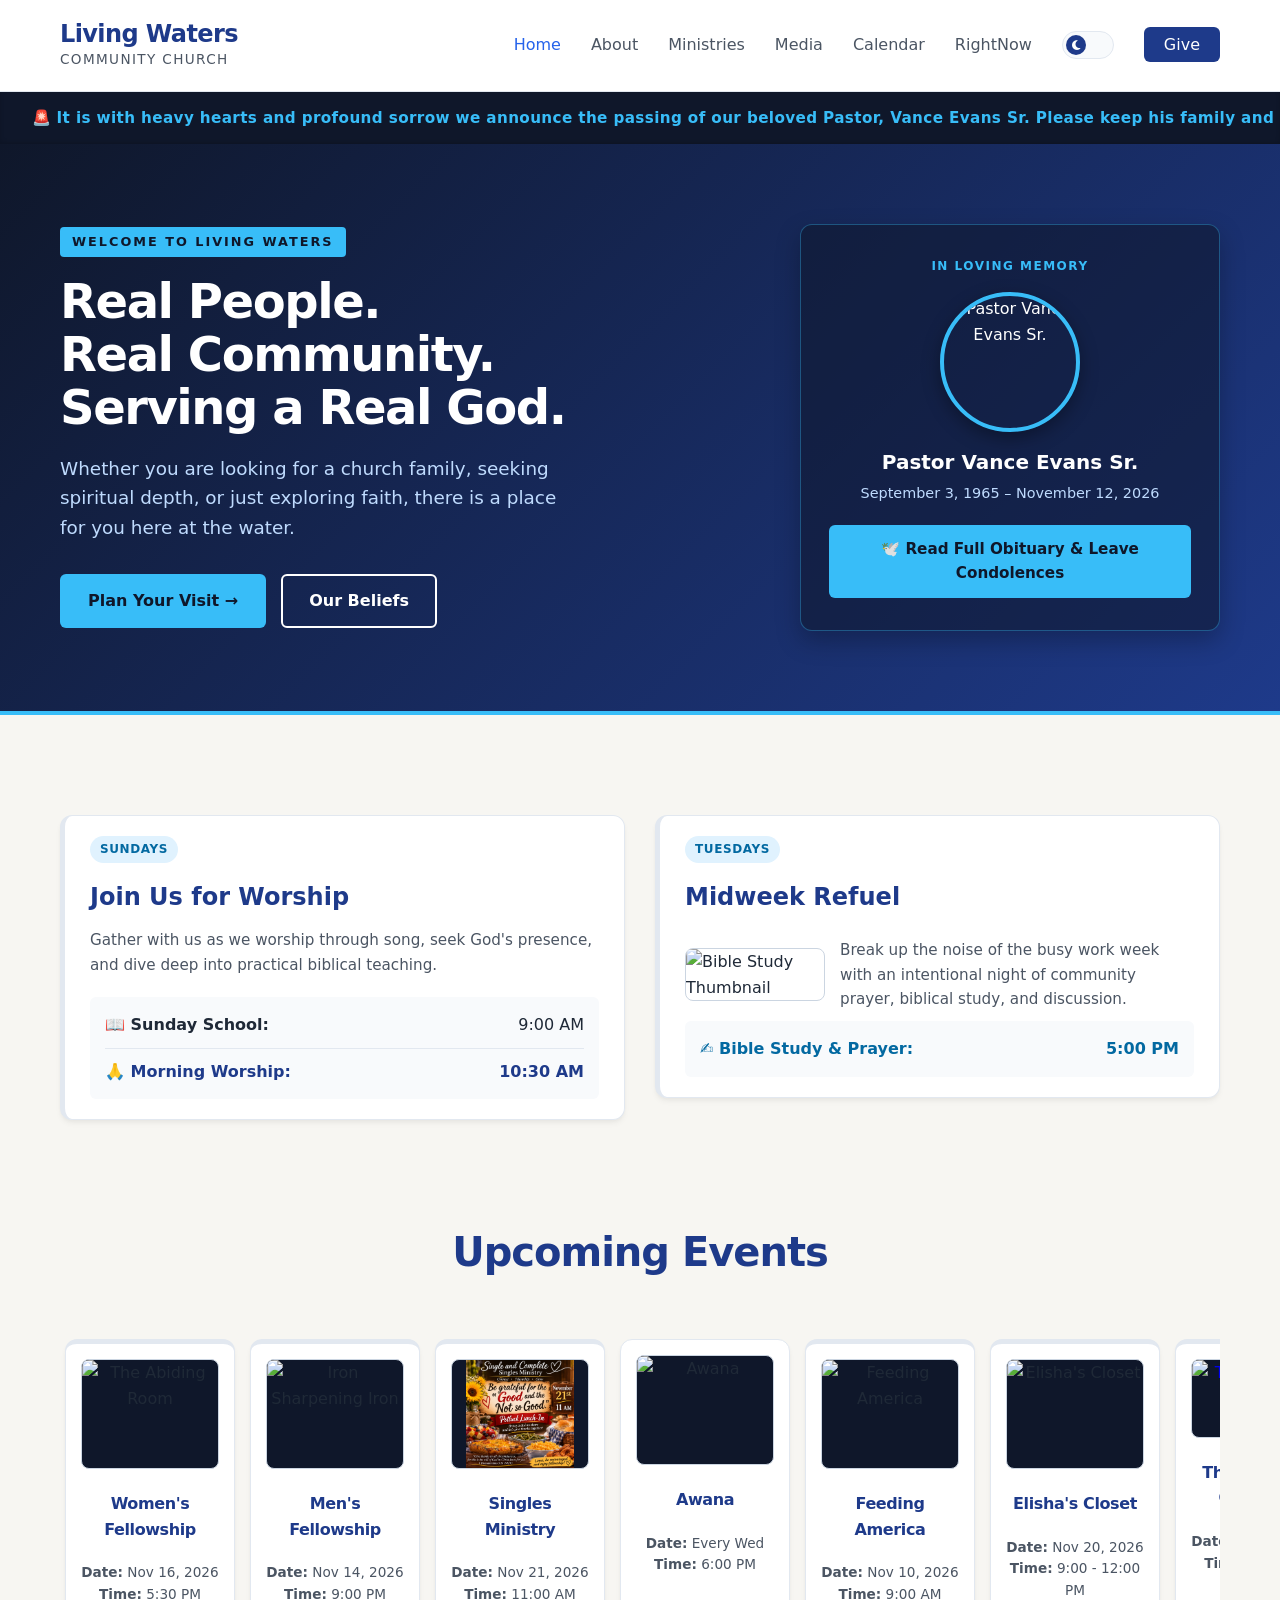
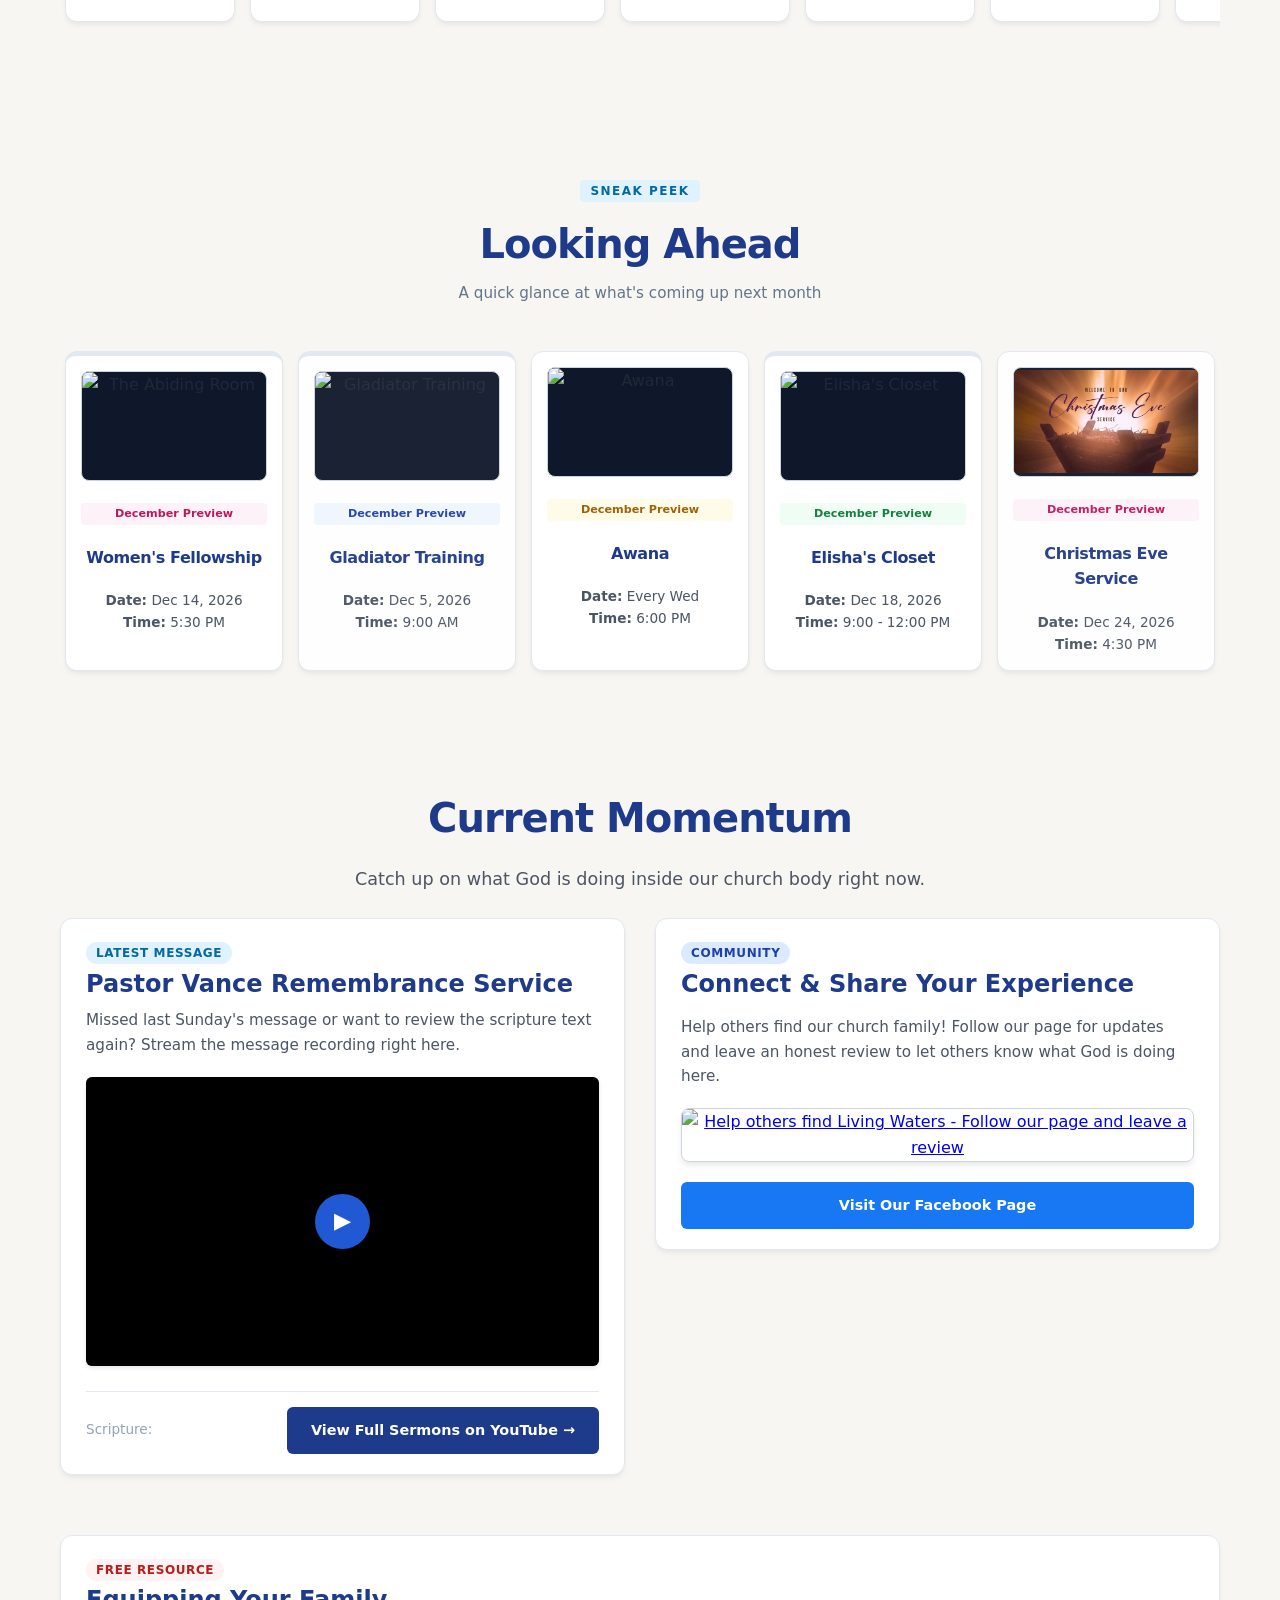
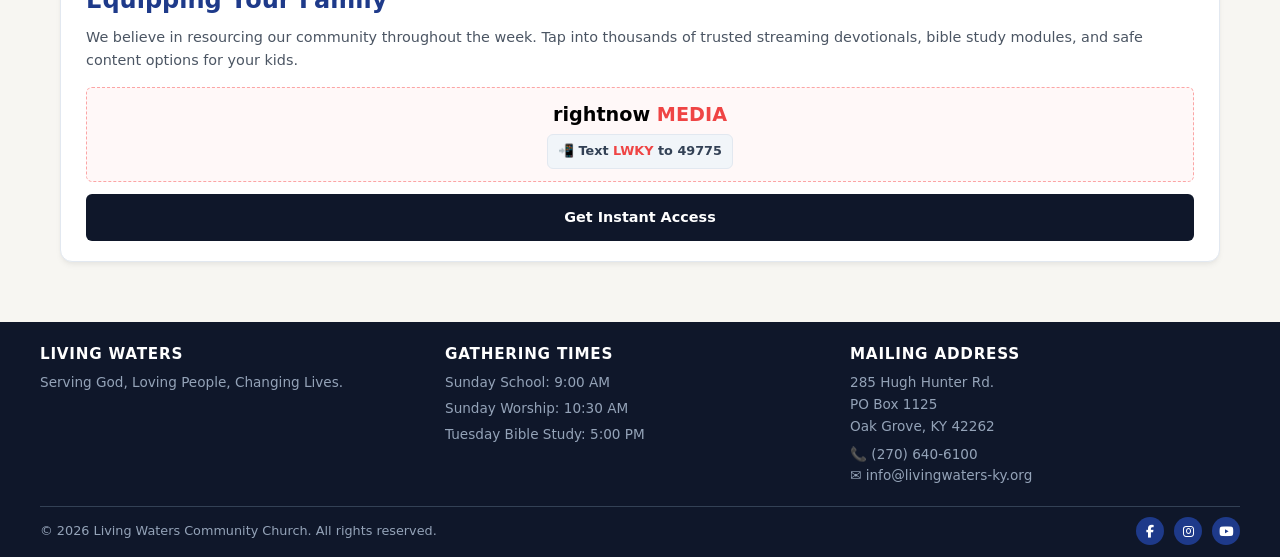
==== commit f26e4642: "Update hero section with Pastor Memorial Card Replaced the In Loving Memory card with a Pastor Memor" ====
--- a/index.html
+++ b/index.html
@@ -56,33 +56,43 @@
     <!-- GLOBAL ANNOUNCEMENT TICKER -->
     <div id="global-ticker"></div>
 
-   <!-- DYNAMIC HERO SPLIT SECTION (IMMEDIATE ACTION) -->
-<section style="background: linear-gradient(135deg, #0f172a 0%, #1e3a8a 100%); color: #ffffff; padding: 80px 20px; border-bottom: 4px solid #38bdf8;">
-    <div class="media-container" style="max-width: 1200px; margin: 0 auto; display: flex; flex-wrap: wrap; align-items: center; justify-content: space-between; gap: 40px;">
-        
-        <!-- Left Side: Core Pitch & Value Buttons -->
-        <div style="flex: 1 1 500px;">
-            <span style="display: inline-block; background: #38bdf8; color: #0f172a; font-weight: 800; font-size: 0.8rem; text-transform: uppercase; letter-spacing: 2px; padding: 5px 12px; border-radius: 4px;">Welcome to Living Waters</span>
-            <h1 style="font-size: 3rem; font-weight: 800; line-height: 1.1; margin: 18px 0 20px 0; letter-spacing: -0.03em;">Real People.<br>Real Community.<br>Serving a Real God.</h1>
-            <p style="color: #bfdbfe; font-size: 1.15rem; line-height: 1.6; max-width: 520px; margin: 0 0 32px 0;">Whether you are looking for a church family, seeking spiritual depth, or just exploring faith, there is a place for you here at the water.</p>
-            <div style="display: flex; flex-wrap: wrap; gap: 15px;">
-                <a href="about/index.html#visit" style="display: inline-block; background: #38bdf8; color: #0f172a; text-decoration: none; padding: 14px 28px; border-radius: 6px; font-weight: 700; font-size: 1rem;">Plan Your Visit →</a>
-                <a href="about/index.html#beliefs" style="display: inline-block; background: transparent; color: #ffffff; border: 2px solid #ffffff; text-decoration: none; padding: 12px 26px; border-radius: 6px; font-weight: 600; font-size: 1rem;">Our Beliefs</a>
-            </div>
-        </div>
-
-        <!-- Right Side: In Loving Memory Card -->
-        <div style="flex: 1 1 340px; max-width: 440px; background: rgba(15, 23, 42, 0.55); border: 1px solid rgba(56, 189, 248, 0.35); border-radius: 12px; padding: 30px; text-align: center; box-shadow: 0 10px 25px rgba(0, 0, 0, 0.25);">
-            <span style="color: #38bdf8; font-size: 0.75rem; font-weight: 700; text-transform: uppercase; letter-spacing: 1.5px;">In Loving Memory</span>
-            <h2 style="font-size: 1.5rem; font-weight: 700; margin: 8px 0 10px 0; color: #ffffff;">Pastor Vance Evans Sr.</h2>
-            <p style="color: #cbd5e1; font-size: 0.95rem; line-height: 1.5; margin: 0 0 22px 0;">Join us in honoring his life, legacy, and faithful service to our church family and community.</p>
-            <a href="https://www.madduxfuquahinton.com/obituaries/Vance-Charles-Evans-Sr?obId=50317711" target="_blank" rel="noopener noreferrer" class="btn-media-action" style="display: inline-block; background-color: #38bdf8; color: #0f172a; text-decoration: none; padding: 12px 22px; border-radius: 6px; font-weight: 700; font-size: 0.95rem;">
-                🕊️ Read Full Obituary & Leave Condolences
-            </a>
-        </div>
-
-    </div>
-</section>
+      <!-- DYNAMIC HERO SPLIT SECTION (IMMEDIATE ACTION) -->
+    <section style="background: linear-gradient(135deg, #0f172a 0%, #1e3a8a 100%); color: #ffffff; padding: 80px 20px; border-bottom: 4px solid #38bdf8;">
+        <div class="media-container" style="max-width: 1200px; margin: 0 auto; display: flex; flex-wrap: wrap; align-items: center; justify-content: space-between; gap: 40px;">
+            
+            <!-- Left Side: Core Pitch & Value Buttons -->
+            <div style="flex: 1 1 500px;">
+                <span style="display: inline-block; background: #38bdf8; color: #0f172a; font-weight: 800; font-size: 0.8rem; text-transform: uppercase; letter-spacing: 2px; padding: 5px 12px; border-radius: 4px;">Welcome to Living Waters</span>
+                <h1 style="font-size: 3rem; font-weight: 800; line-height: 1.1; margin: 18px 0 20px 0; letter-spacing: -0.03em;">Real People.<br>Real Community.<br>Serving a Real God.</h1>
+                <p style="color: #bfdbfe; font-size: 1.15rem; line-height: 1.6; max-width: 520px; margin: 0 0 32px 0;">Whether you are looking for a church family, seeking spiritual depth, or just exploring faith, there is a place for you here at the water.</p>
+                <div style="display: flex; flex-wrap: wrap; gap: 15px;">
+                    <a href="about/index.html#visit" style="display: inline-block; background: #38bdf8; color: #0f172a; text-decoration: none; padding: 14px 28px; border-radius: 6px; font-weight: 700; font-size: 1rem;">Plan Your Visit →</a>
+                    <a href="about/index.html#beliefs" style="display: inline-block; background: transparent; color: #ffffff; border: 2px solid #ffffff; text-decoration: none; padding: 12px 26px; border-radius: 6px; font-weight: 600; font-size: 1rem;">Our Beliefs</a>
+                </div>
+            </div>
+    
+            <!-- Right Side: Pastor Memorial Card -->
+            <div style="flex: 1 1 340px; max-width: 420px; background: rgba(15, 23, 42, 0.55); border: 1px solid rgba(56, 189, 248, 0.35); border-radius: 12px; padding: 32px 28px; text-align: center; box-shadow: 0 10px 25px rgba(0, 0, 0, 0.25);">
+                <span style="display: block; color: #38bdf8; font-size: 0.75rem; font-weight: 800; text-transform: uppercase; letter-spacing: 1.5px; margin-bottom: 16px;">In Loving Memory</span>
+                
+                <img src="assets/pastor_vance.jpg" 
+                     alt="Pastor Vance Evans Sr." 
+                     style="width: 140px; height: 140px; object-fit: cover; object-position: top; border-radius: 50%; border: 4px solid #38bdf8; box-shadow: 0 6px 18px rgba(0, 0, 0, 0.35); display: inline-block;">
+                
+                <p style="margin: 14px 0 0; font-weight: 700; color: #ffffff; font-size: 1.25rem;">
+                    Pastor Vance Evans Sr.
+                </p>
+                <p style="margin: 4px 0 20px; font-size: 0.9rem; color: #bfdbfe;">
+                    September 3, 1965 – November 12, 2026
+                </p>
+    
+                <a href="https://www.madduxfuquahinton.com/obituaries/Vance-Charles-Evans-Sr?obId=50317711" target="_blank" rel="noopener noreferrer" class="btn-media-action" style="display: inline-block; background-color: #38bdf8; color: #0f172a; text-decoration: none; padding: 12px 22px; border-radius: 6px; font-weight: 700; font-size: 0.95rem;">
+                    🕊️ Read Full Obituary & Leave Condolences
+                </a>
+            </div>
+    
+        </div>
+    </section>
         
             <!-- Right Side: Pastor Welcome Media Block 
             <div style="flex: 10; min-width: 320px;">
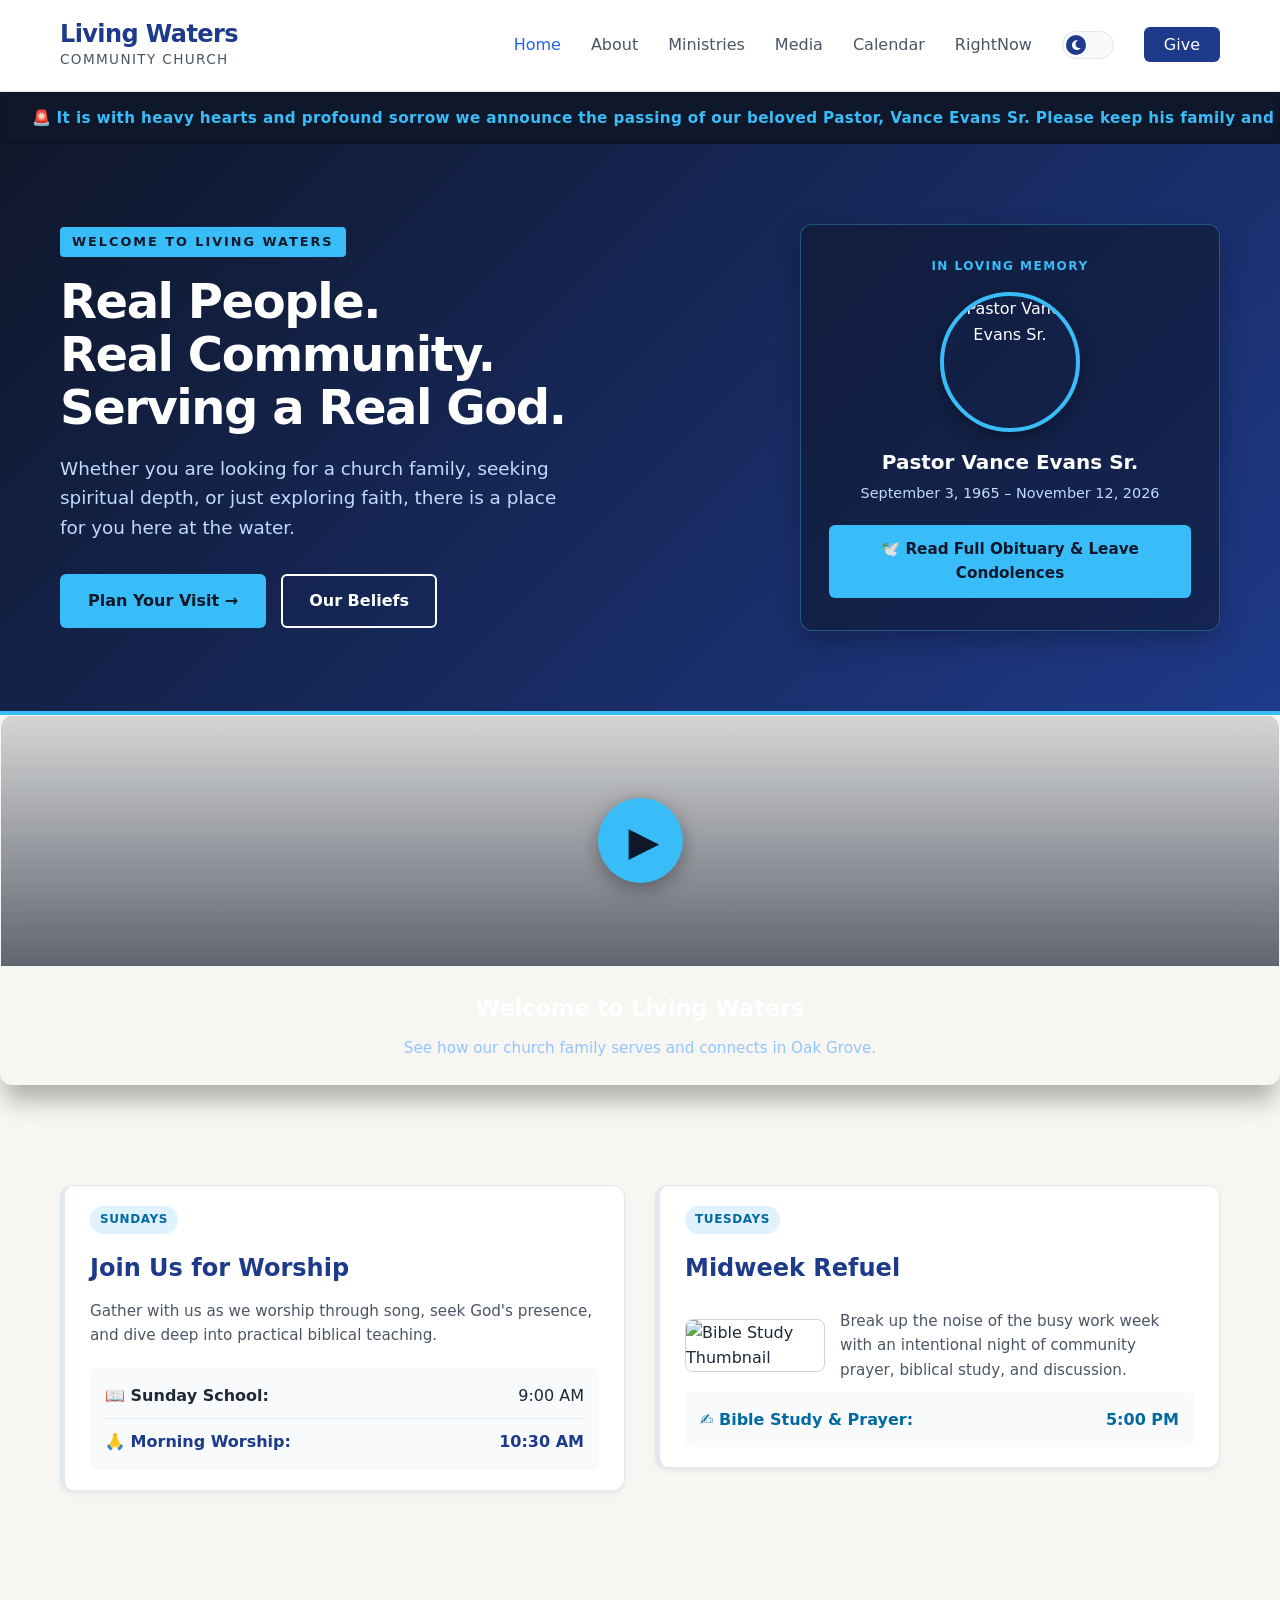
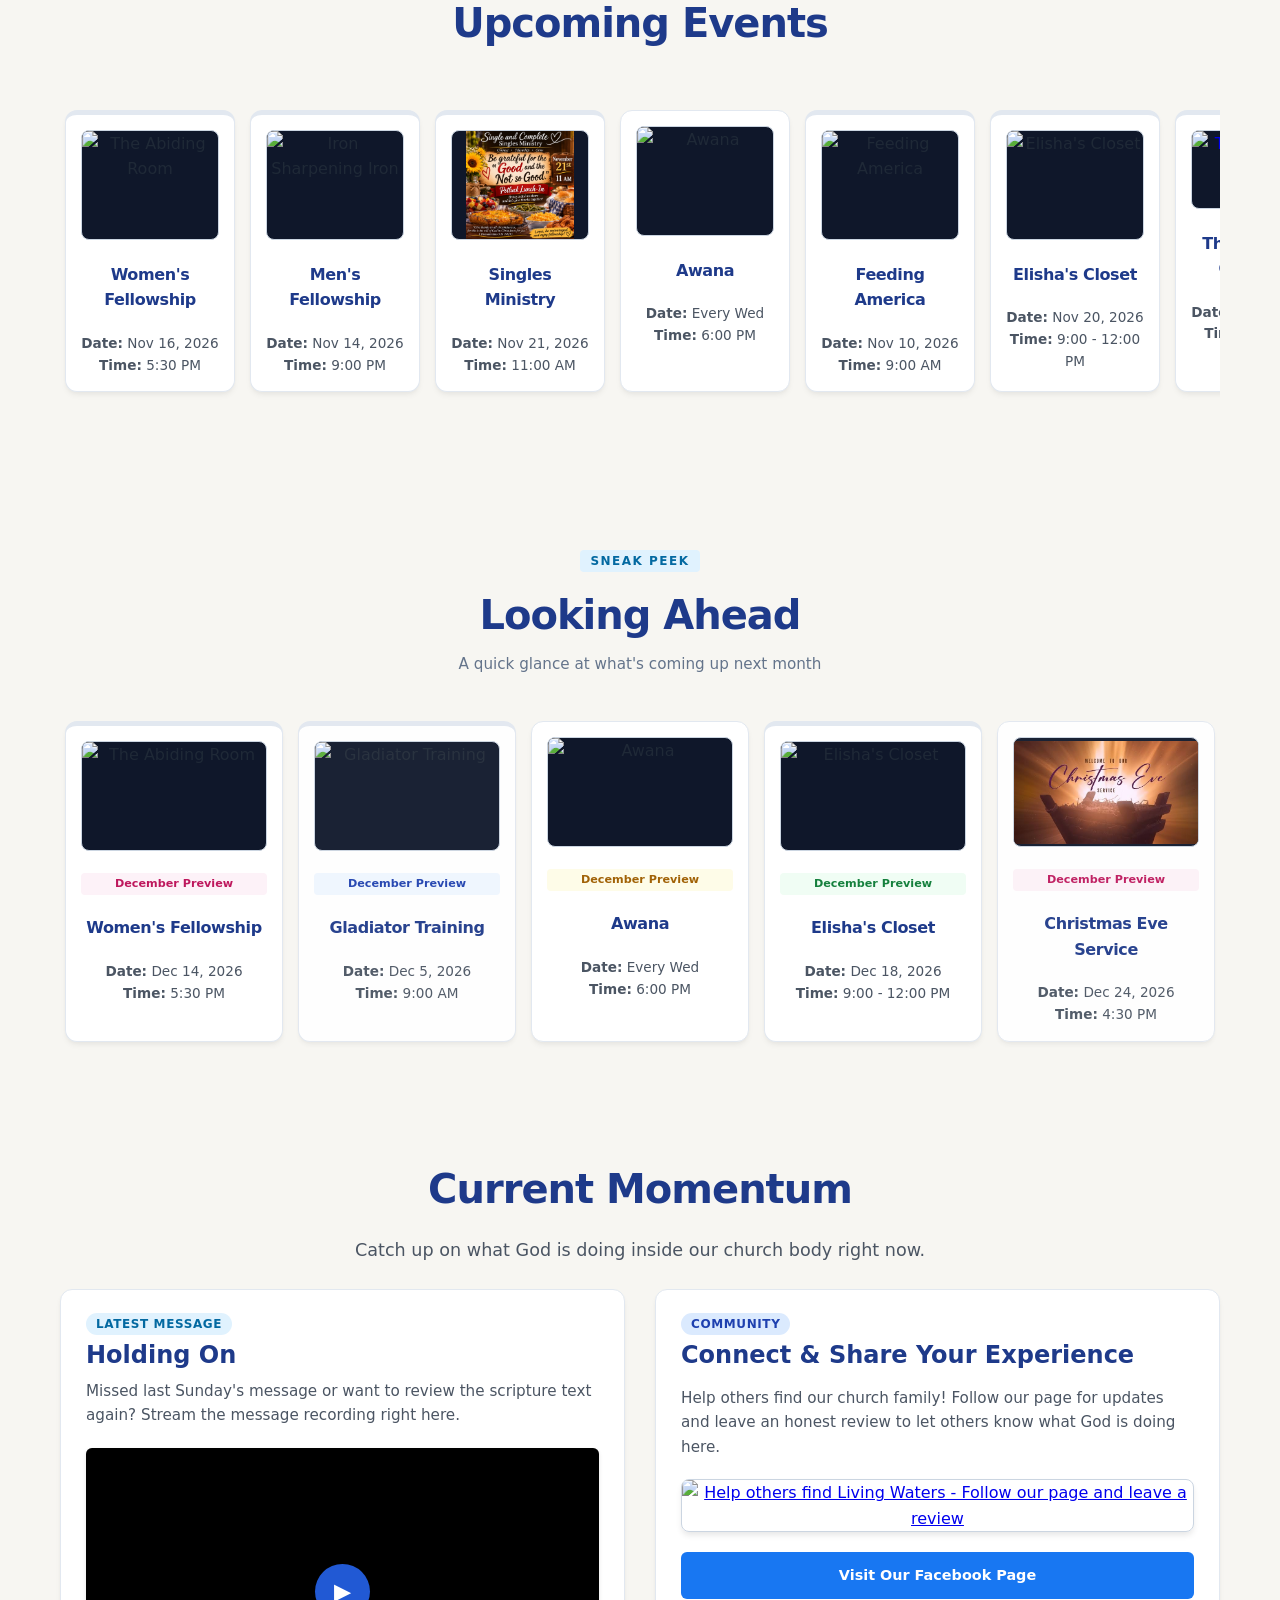
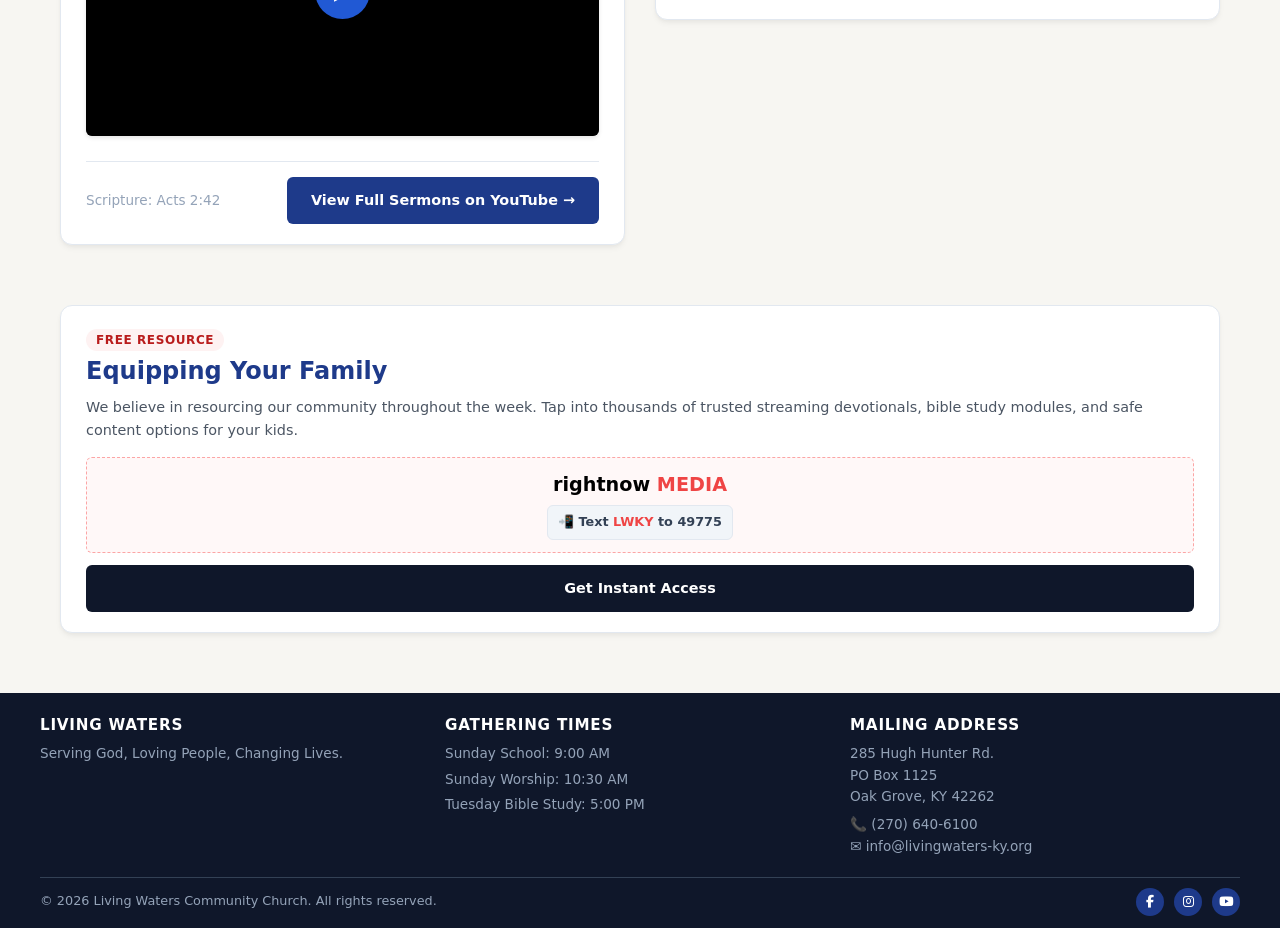
==== commit 89766cc4: "Replace welcome video link and update section" ====
--- a/index.html
+++ b/index.html
@@ -93,161 +93,74 @@
     
         </div>
     </section>
-        
-            <!-- Right Side: Pastor Welcome Media Block 
-            <div style="flex: 10; min-width: 320px;">
-                <a href="https://youtu.be/rfim4VnJ-NU" target="_blank" style="text-decoration:none; display:block;">
-                    <div style="
-                        background:rgba(255,255,255,0.05);
-                        border:1px solid rgba(255,255,255,0.15);
-                        backdrop-filter:blur(8px);
-                        border-radius:12px;
-                        overflow:hidden;
-                        box-shadow:0 20px 25px -5px rgba(0,0,0,0.3);
-                        transition:transform .2s ease;
-                    ">
-                        <!-- Leadership Video Thumbnail 
-                        <div style="
-                            height:250px;
-                            background-image:
-                            linear-gradient(
-                                rgba(15,23,42,.15),
-                                rgba(15,23,42,.65)
-                            ),
-                            url('https://img.youtube.com/vi/rfim4VnJ-NU/maxresdefault.jpg');
-                            background-size:cover;
-                            background-position:center;
-                            display:flex;
-                            align-items:center;
-                            justify-content:center;
-                        ">
-                            <div style="
-                                width:85px;
-                                height:85px;
-                                background:#38bdf8;
-                                border-radius:50%;
-                                display:flex;
-                                align-items:center;
-                                justify-content:center;
-                                color:#0f172a;
-                                font-size:2.5rem;
-                                font-weight:700;
-                                padding-left:8px;
-                                box-shadow:0 5px 20px rgba(0,0,0,.35);
-                            ">
-                                ▶
-                            </div>
-                        </div>
-
-                        <!-- Leadership Message Text 
-                        <div style="padding:25px; text-align:center;">
-                            <h3 style="
-                                color:#ffffff;
-                                margin:0 0 10px 0;
-                                font-size:1.4rem;
-                                font-weight:700;
-                            ">
-                                A Message from our Leadership
-                            </h3>
-                            <p style="
-                                color:#93c5fd;
-                                font-size:.95rem;
-                                line-height:1.5;
-                                margin:0;
-                            ">
-                                Meet our church family and hear a welcome message from 
-                                <strong>Pastor Vance C. Evans Sr.</strong>
-                            </p>
-                        </div>
-                    </div>
-                </a>
-            </div>
-
-        </div>
-    </section> -->
-
-        <!-- MEMORIAL & BURIAL SERVICES SECTION 
-<section style="background: var(--bg-light); padding: 50px 20px; border-top: 1px solid var(--card-border); border-bottom: 1px solid var(--card-border);">
-    <div class="media-container" style="max-width: 900px; margin: 0 auto; text-align: center;">
-        <h2 style="color: var(--primary-blue); font-size: 2rem; margin-bottom: 15px;">Celebrating the Life & Legacy of Pastor Vance Evans Sr.</h2>
-        <p style="color: var(--text-muted); font-size: 1.05rem; line-height: 1.6; margin-bottom: 35px;">
-            <em>"Well done, good and faithful servant... Enter into the joy of your lord."</em> — Matthew 25:21<br>
-            It is with profound sorrow and enduring hope in Christ that we share the passing of our beloved pastor and shepherd. Join us as we honor his life, ministry, and homecoming.
-        </p>
-        
-        <!-- Services Schedule & Portrait Card 
-            <div style="background: var(--bg-white); border: 1px solid rgba(56, 189, 248, 0.45); border-radius: 12px; padding: 30px; text-align: left; box-shadow: 0 0 25px rgba(56, 189, 248, 0.22), 0 0 60px rgba(56, 189, 248, 0.12);">
+    
+    <!-- Right Side: Replace with a current Church / Ministry Welcome video or remove this block -->
+<div style="flex: 10; min-width: 320px;">
+    <a href="https://youtu.be/BKhQMmSrvFQ" target="_blank" rel="noopener noreferrer" style="text-decoration:none; display:block;">
+        <div style="
+            background:rgba(255,255,255,0.05);
+            border:1px solid rgba(255,255,255,0.15);
+            backdrop-filter:blur(8px);
+            border-radius:12px;
+            overflow:hidden;
+            box-shadow:0 20px 25px -5px rgba(0,0,0,0.3);
+            transition:transform .2s ease;
+        ">
+            <div style="
+                height:250px;
+                background-image:
+                linear-gradient(
+                    rgba(15,23,42,.15),
+                    rgba(15,23,42,.65)
+                ),
+                url('https://img.youtube.com/vi/BKhQMmSrvFQ/maxresdefault.jpg');
+                background-size:cover;
+                background-position:center;
+                display:flex;
+                align-items:center;
+                justify-content:center;
+            ">
+                <div style="
+                    width:85px;
+                    height:85px;
+                    background:#38bdf8;
+                    border-radius:50%;
+                    display:flex;
+                    align-items:center;
+                    justify-content:center;
+                    color:#0f172a;
+                    font-size:2.5rem;
+                    font-weight:700;
+                    padding-left:8px;
+                    box-shadow:0 5px 20px rgba(0,0,0,.35);
+                ">
+                    ▶
+                </div>
+            </div>
+
+            <div style="padding:25px; text-align:center;">
+                <h3 style="
+                    color:#ffffff;
+                    margin:0 0 10px 0;
+                    font-size:1.4rem;
+                    font-weight:700;
+                ">
+                    Welcome to Living Waters
+                </h3>
+                <p style="
+                    color:#93c5fd;
+                    font-size:.95rem;
+                    line-height:1.5;
+                    margin:0;
+                ">
+                    See how our church family serves and connects in Oak Grove.
+                </p>
+            </div>
+        </div>
+    </a>
+</div>       
             
-            <!-- PASTOR PORTRAIT PLACEHOLDER 
-            <div style="text-align: center; margin-bottom: 25px;">
-                <img src="assets/pastor_vance.jpg" 
-                     alt="Pastor Vance Evans Sr." 
-                     style="width: 180px; height: 180px; object-fit: cover; border-radius: 50%; border: 4px solid var(--accent-blue); box-shadow: 0 6px 18px rgba(0,0,0,.25); display: inline-block;">
-                <p style="margin: 12px 0 0; font-weight: 700; color: var(--primary-blue); font-size: 1.15rem;">
-                    Pastor Vance Evans Sr.
-                </p>
-                <p style="margin: 2px 0 0; font-size: 0.9rem; color: var(--text-muted);">
-                    September 3, 1965 - November 12, 2026
-                </p>
-
-            <!-- DRESS CODE REQUEST NOTICE 
-            <div style="background: var(--bg-light); border: 1px solid var(--accent-blue); border-radius: 8px; padding: 15px; margin-bottom: 25px; text-align: center;">
-                <p style="margin: 0; font-size: 0.95rem; color: var(--text-main); font-weight: 600;">
-                    🕊️ Family Request: All those attending are kindly asked to wear white or light-colored clothing.
-                </p>
-            </div>
-
-            <hr style="border: 0; border-top: 1px solid var(--card-border); margin: 0 0 25px;">
-
-            <h3 style="color: var(--primary-blue); margin-top: 0; margin-bottom: 25px; text-align: center; font-size: 1.4rem;">
-                📅 Memorial & Burial Services Schedule
-            </h3>
-
-            <div style="display: flex; flex-direction: column; gap: 20px;">
-                
-                <!-- Event 1: Public Visitation / Viewing 
-                <div style="border-left: 4px solid var(--accent-blue); padding-left: 15px;">
-                    <h4 style="margin: 0 0 5px; color: var(--primary-blue); font-size: 1.1rem;">Public Visitation</h4>
-                    <p style="margin: 0 0 5px; font-size: 0.95rem; color: var(--text-main);"><strong>Date:</strong> Friday, November 20, 2026</p>
-                    <p style="margin: 0 0 5px; font-size: 0.95rem; color: var(--text-main);"><strong>Time:</strong> 9:00 AM – 11:00 AM</p>
-                    <p style="margin: 0; font-size: 0.95rem; color: var(--text-muted);"><strong>Location:</strong> Maddux-Fuqua-Hinton & Maddux Funeral Home, 700 Country Club Ln Hopkinsville, KY</p>
-                </div>
-
-                <!-- Event 2: Celebration of Life Service 
-                <div style="border-left: 4px solid var(--accent-blue); padding-left: 15px;">
-                    <h4 style="margin: 0 0 5px; color: var(--primary-blue); font-size: 1.1rem;">Celebration of Life Service</h4>
-                    <p style="margin: 0 0 5px; font-size: 0.95rem; color: var(--text-main);"><strong>Date:</strong> Friday, November 20, 2026</p>
-                    <p style="margin: 0 0 5px; font-size: 0.95rem; color: var(--text-main);"><strong>Time:</strong> 11 AM</p>
-                    <p style="margin: 0; font-size: 0.95rem; color: var(--text-muted);"><strong>Location:</strong> Maddux Funeral Home</p>
-                </div>
-
-                <!-- Event 3: Graveside Committal & Burial 
-                <div style="border-left: 4px solid var(--accent-blue); padding-left: 15px;">
-                    <h4 style="margin: 0 0 5px; color: var(--primary-blue); font-size: 1.1rem;">Graveside Committal & Burial</h4>
-                    <p style="margin: 0 0 5px; font-size: 0.95rem; color: var(--text-main);"><strong>Date:</strong> Friday, November 20, 2026</p>
-                    <p style="margin: 0 0 5px; font-size: 0.95rem; color: var(--text-main);"><strong>Time:</strong> Immediately following service / 1:00 PM</p>
-                    <p style="margin: 0; font-size: 0.95rem; color: var(--text-muted);"><strong>Location:</strong> Veterans Cemetery West, Hopkinsville, KY</p>
-                </div>
-
-                <!-- Event 4: The Repass 
-                <div style="border-left: 4px solid var(--accent-blue); padding-left: 15px;">
-                    <h4 style="margin: 0 0 5px; color: var(--primary-blue); font-size: 1.1rem;">The Repass</h4>
-                    <p style="margin: 0 0 5px; font-size: 0.95rem; color: var(--text-main);"><strong>Date:</strong> Friday, November 20, 2026</p>
-                    <p style="margin: 0 0 5px; font-size: 0.95rem; color: var(--text-main);"><strong>Time:</strong> Immediately following Burial / 2:00 PM</p>
-                    <p style="margin: 0; font-size: 0.95rem; color: var(--text-muted);"><strong>Location:</strong> Livingwaters Community Church, Oak Grove, KY</p>
-                </div>
-
-            </div>
-
-            <!-- Flowers / Condolences Note 
-            <div style="margin-top: 30px; padding-top: 20px; border-top: 1px solid var(--card-border); text-align: center; font-size: 0.9rem; color: var(--text-muted);">
-                <p style="margin: 0;">
-                    <em>In lieu of flowers, the family requests that donations be made to the family Memorial Fund or condolences sent to the church office.</em>
-                </p>
-            </div>
-        </div>
-    </div>
-</section> -->
+</section>
         
     <!-- MAIN HOMEPAGE WRAPPER -->
     <main class="media-container" style="padding-top: 40px;">
